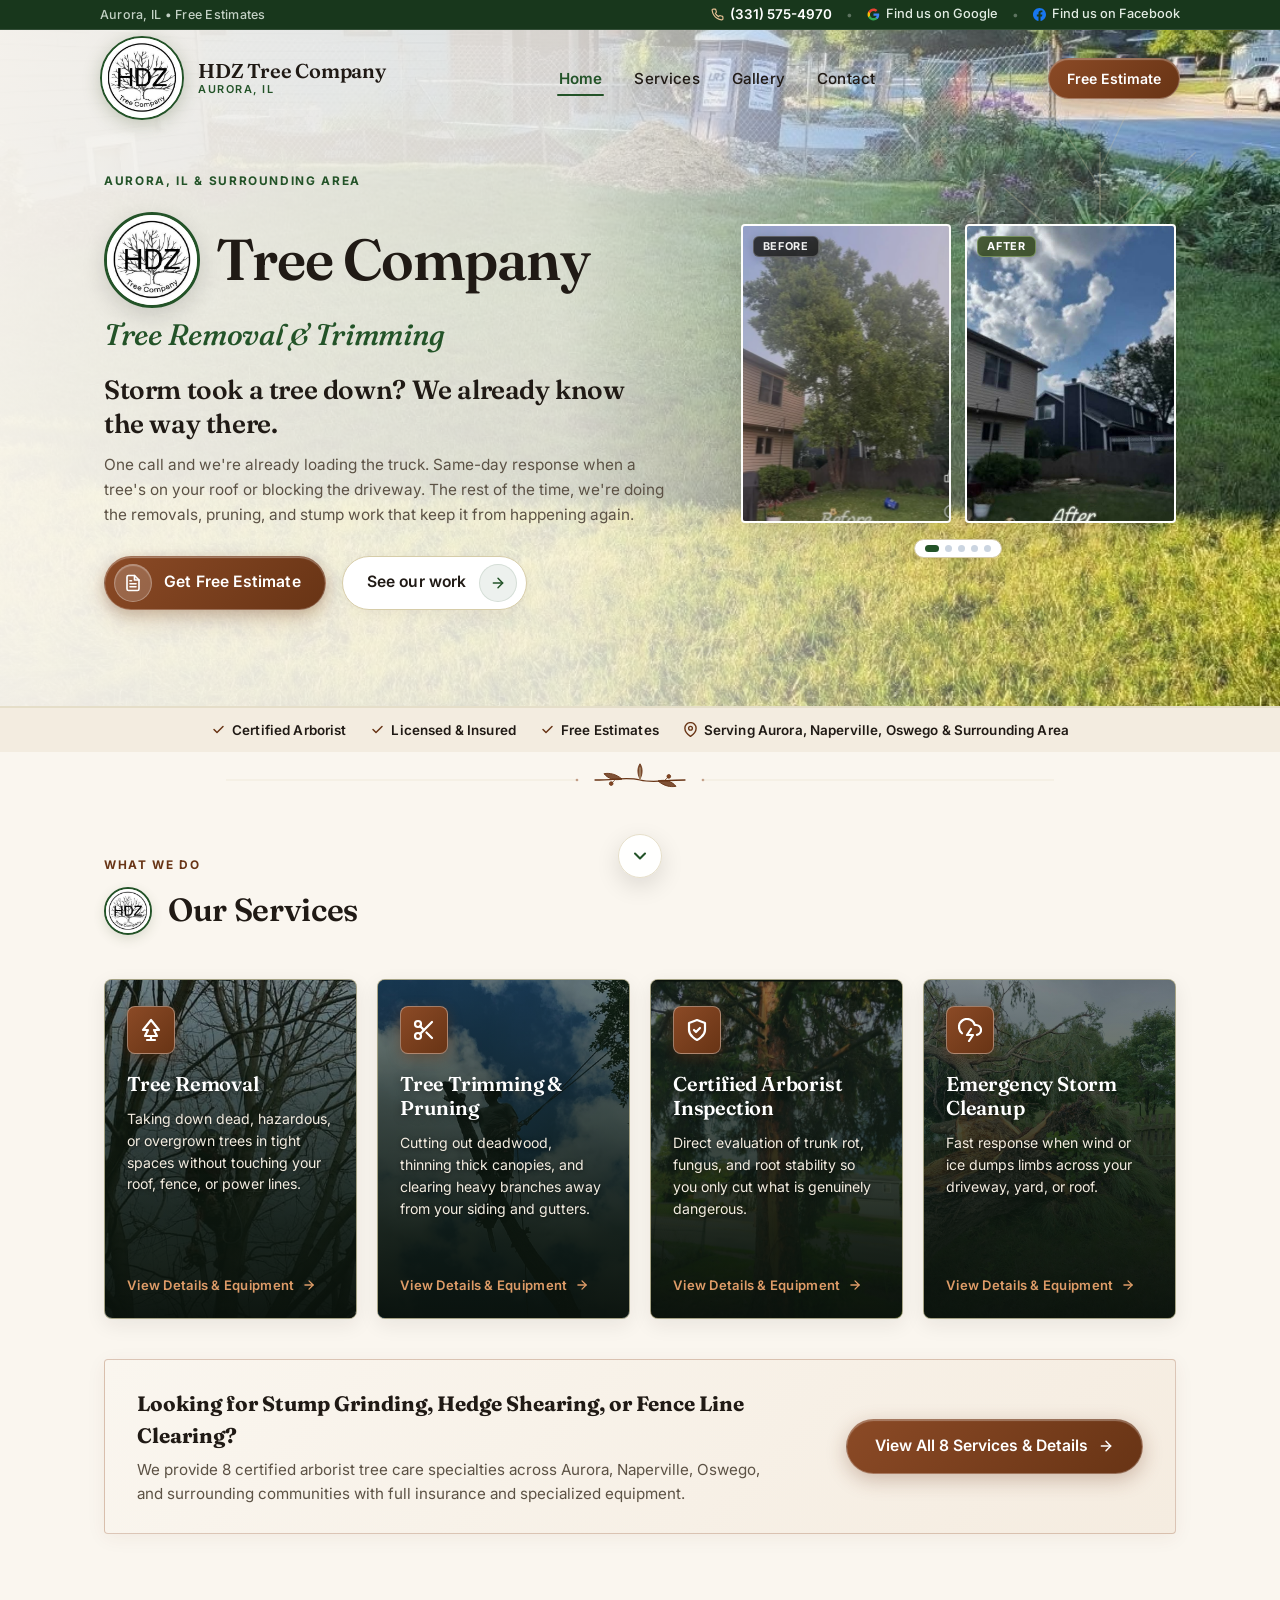
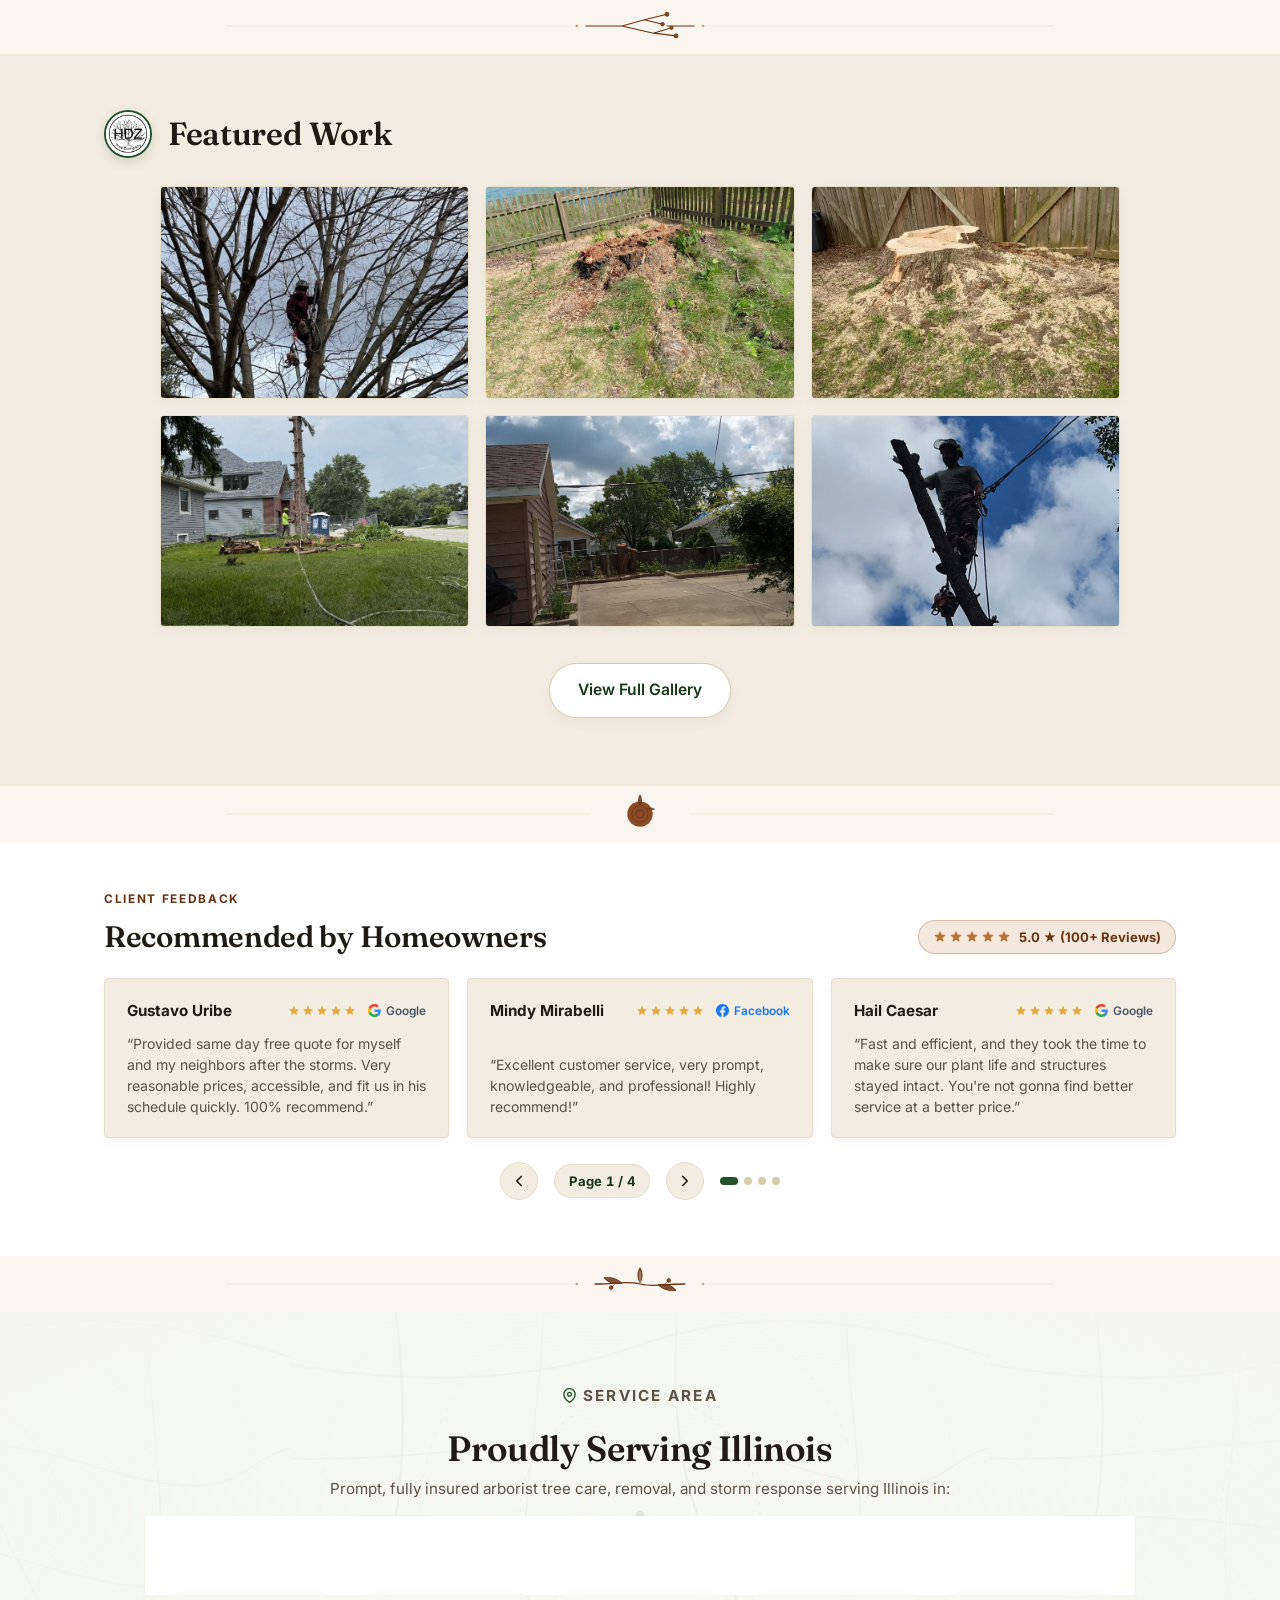
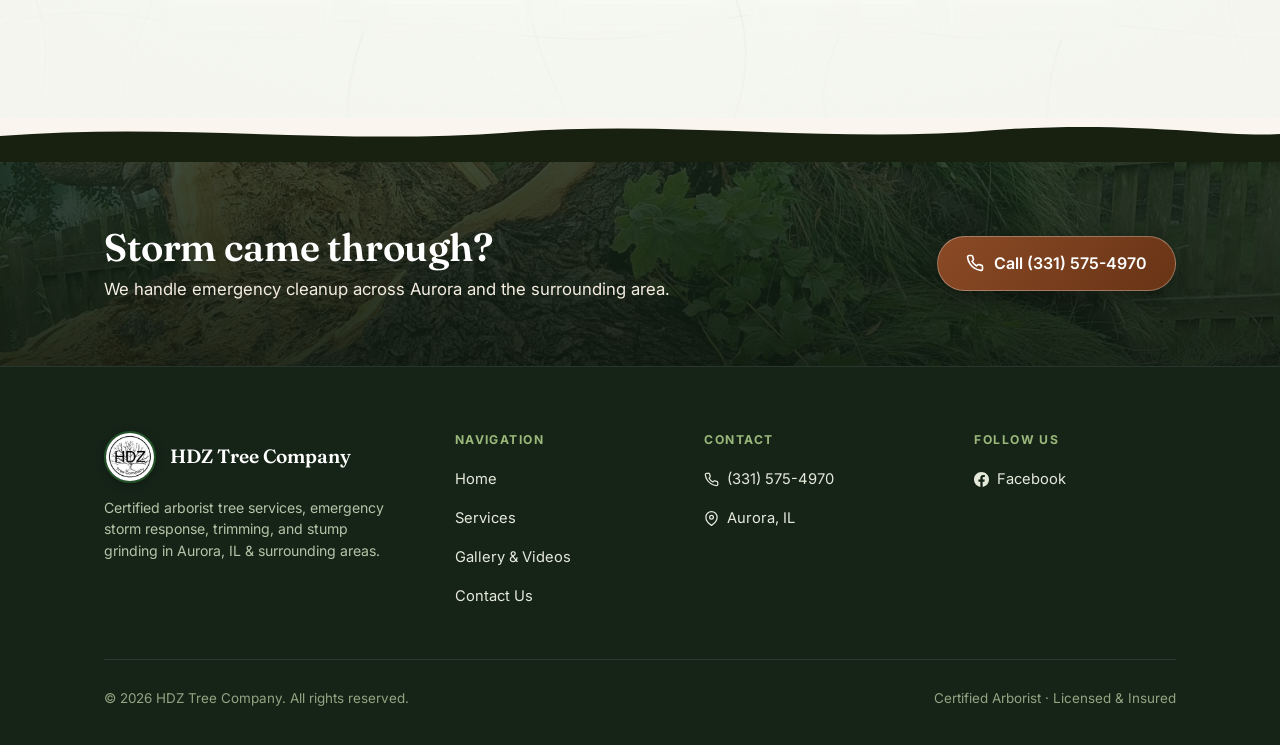
==== index.html @ 0366170d "rounded out buttons on homepage" ====
<!DOCTYPE html>
<html lang="en">

<head>
  <meta charset="UTF-8">
  <meta name="viewport" content="width=device-width, initial-scale=1.0">
  <title>HDZ Tree Company — Aurora, IL Tree Care</title>
  <meta name="description"
    content="HDZ Tree Company — certified arborist services in Aurora, IL. 5.0 ★ Rated Precision pruning, tree removal, stump grinding, and emergency storm cleanup. Free estimates!">
  <link rel="icon" href="photos/logo.jpg">
  <link rel="stylesheet" href="style.css?v=1.4">

  <!-- Open Graph / Facebook / iMessage -->
  <meta property="og:type" content="website">
  <meta property="og:title" content="HDZ Tree Company — Aurora, IL Certified Arborist">
  <meta property="og:description"
    content="5.0 ★ Rated Tree Removal, Tree Trimming & Emergency Storm Cleanup in Aurora, Naperville, Oswego & surrounding area. Free Estimates!">
  <meta property="og:image" content="photos/logo.jpg">

  <!-- Twitter / X -->
  <meta name="twitter:card" content="summary">
  <meta name="twitter:title" content="HDZ Tree Company — Aurora, IL Tree Care">
  <meta name="twitter:description"
    content="5.0 ★ Rated Tree Removal, Precision Pruning & Storm Cleanup in Aurora, IL. Call (331) 575-4970 for Free Estimates!">
  <meta name="twitter:image" content="photos/logo.jpg">
</head>

<body>

  <header class="site-header">
    <div class="top-bar">
      <div class="top-bar-container">
        <div class="top-bar-left hide-mobile">
          <span class="top-bar-service-area">Aurora, IL &bull; Free Estimates</span>
        </div>
        <div class="top-bar-right">
          <a href="tel:+13315754970" class="top-bar-phone">
            <svg viewBox="0 0 24 24" width="13" height="13" fill="none" stroke="currentColor" stroke-width="2.2"
              stroke-linecap="round" stroke-linejoin="round">
              <path
                d="M22 16.92v3a2 2 0 0 1-2.18 2 19.79 19.79 0 0 1-8.63-3.07 19.5 19.5 0 0 1-6-6 19.79 19.79 0 0 1-3.07-8.67A2 2 0 0 1 4.11 2h3a2 2 0 0 1 2 1.72 12.84 12.84 0 0 0 .7 2.81 2 2 0 0 1-.45 2.11L8.09 9.91a16 16 0 0 0 6 6l1.27-1.27a2 2 0 0 1 2.11-.45 12.84 12.84 0 0 0 2.81.7A2 2 0 0 1 22 16.92z" />
            </svg>
            <span>(331) 575-4970</span>
          </a>
          <span class="top-bar-divider" aria-hidden="true">&bull;</span>
          <a href="https://www.google.com/search?q=HDZ+Tree+Company+Aurora+IL" target="_blank" rel="noopener noreferrer" class="top-bar-link">
            <svg viewBox="0 0 24 24" width="13" height="13" fill="currentColor">
              <path d="M22.56 12.25c0-.78-.07-1.53-.2-2.25H12v4.26h5.92c-.26 1.37-1.04 2.53-2.21 3.31v2.77h3.57c2.08-1.92 3.28-4.74 3.28-8.09z" fill="#4285F4"/>
              <path d="M12 23c2.97 0 5.46-.98 7.28-2.66l-3.57-2.77c-.98.66-2.23 1.06-3.71 1.06-2.86 0-5.29-1.93-6.16-4.53H2.18v2.84C3.99 20.53 7.7 23 12 23z" fill="#34A853"/>
              <path d="M5.84 14.09c-.22-.66-.35-1.36-.35-2.09s.13-1.43.35-2.09V7.06H2.18C1.43 8.55 1 10.22 1 12s.43 3.45 1.18 4.94l2.85-2.22.81-.63z" fill="#FBBC05"/>
              <path d="M12 5.38c1.62 0 3.06.56 4.21 1.64l3.15-3.15C17.45 2.09 14.97 1 12 1 7.7 1 3.99 3.47 2.18 7.06l3.66 2.84c.87-2.6 3.3-4.52 6.16-4.52z" fill="#EA4335"/>
            </svg>
            <span><span class="long-text">Find us on </span>Google</span>
          </a>
          <span class="top-bar-divider" aria-hidden="true">&bull;</span>
          <a href="https://www.facebook.com/profile.php?id=61551790144092" target="_blank" rel="noopener noreferrer" class="top-bar-link">
            <svg viewBox="0 0 24 24" width="13" height="13" fill="#1877F2">
              <path d="M24 12.073c0-6.627-5.373-12-12-12s-12 5.373-12 12c0 5.99 4.388 10.954 10.125 11.854v-8.385H7.078v-3.47h3.047V9.43c0-3.007 1.792-4.669 4.533-4.669 1.312 0 2.686.235 2.686.235v2.953H15.83c-1.491 0-1.956.925-1.956 1.874v2.25h3.328l-.532 3.47h-2.796v8.385C19.612 23.027 24 18.062 24 12.073z"/>
            </svg>
            <span><span class="long-text">Find us on </span>Facebook</span>
          </a>
        </div>
      </div>
    </div>

    <nav class="nav">
      <a href="index.html" class="nav-brand">
        <img src="photos/logo.jpg" alt="HDZ Tree Company logo">
        <span class="nav-brand-word">HDZ Tree Company<span>Aurora, IL</span></span>
      </a>

      <input type="checkbox" id="nav-toggle" class="nav-toggle">

      <div class="nav-links">
        <a href="index.html" class="nav-main-link" aria-current="page">Home</a>
        <a href="services.html" class="nav-main-link">Services</a>
        <a href="gallery.html" class="nav-main-link">Gallery</a>
        <a href="contact.html" class="nav-main-link">Contact</a>
      </div>

      <div class="nav-cta">
        <a href="contact.html" class="btn btn-primary nav-estimate-btn">Free Estimate</a>
        <label for="nav-toggle" class="nav-toggle-label" aria-label="Menu"><span></span></label>
      </div>
    </nav>
  </header>

  <main>

    <!-- Hero Section with Atmospheric Depth & Minimal Punchy Copy -->
    <section class="hero">
      <div class="container">
        <div class="hero-split-grid">
          <div class="hero-inner">
            <p class="eyebrow">Aurora, IL &amp; Surrounding Area</p>
            <h1 class="hero-title">
              <span class="hero-title-brand">
                <img src="photos/logo.jpg" alt="HDZ Tree Company Logo" class="hero-title-logo">
                <span>Tree Company</span>
              </span>
              <span class="hero-title-sub">Tree Removal &amp; Trimming</span>
            </h1>

            <div class="hero-copy">
              <h2 class="hero-lead">Storm took a tree down?<span class="hero-lead-desktop"> We already know the way there.</span></h2>
              <p class="hero-desc hero-desc-desktop">One call and we're already loading the truck. Same-day response when a tree's on your roof or blocking the driveway. The rest of the time, we're doing the removals, pruning, and stump work that keep it from happening again.</p>
              <p class="hero-desc hero-desc-mobile">Call us and we're on the way. We remove fallen trees, trim branches, and grind stumps.</p>
            </div>

            <div class="hero-actions">
              <a href="contact.html" class="btn btn-primary hero-btn-primary">
                <span class="btn-icon-chip">
                  <svg width="18" height="18" viewBox="0 0 24 24" fill="none" stroke="currentColor" stroke-width="2.2"
                    stroke-linecap="round" stroke-linejoin="round">
                    <path d="M14 2H6a2 2 0 0 0-2 2v16a2 2 0 0 0 2 2h12a2 2 0 0 0 2-2V8z"></path>
                    <polyline points="14 2 14 8 20 8"></polyline>
                    <line x1="16" y1="13" x2="8" y2="13"></line>
                    <line x1="16" y1="17" x2="8" y2="17"></line>
                    <polyline points="10 9 9 9 8 9"></polyline>
                  </svg>
                </span>
                <span class="btn-text">Get Free Estimate</span>
              </a>
              <a href="gallery.html" class="btn btn-ghost hero-btn-ghost">
                <span class="btn-text">See our work</span>
                <span class="btn-icon-chip">
                  <svg width="16" height="16" viewBox="0 0 24 24" fill="none" stroke="currentColor" stroke-width="2.2"
                    stroke-linecap="round" stroke-linejoin="round">
                    <line x1="5" y1="12" x2="19" y2="12"></line>
                    <polyline points="12 5 19 12 12 19"></polyline>
                  </svg>
                </span>
              </a>
            </div>
          </div>

          <!-- Animated Cascading Before & After Showcase -->
          <div class="hero-showcase-wrap">
            <div class="hero-showcase" id="hero-showcase">
              <!-- Slide 1: Corner Tree Removal -->
              <div class="hero-slide active">
                <div class="hero-dual-card before">
                  <span class="hero-card-pill before">Before</span>
                  <div class="hero-card-img-wrap">
                    <img src="photos/bigcornertreebefore.jpg" alt="Corner tree before removal" loading="lazy">
                  </div>
                </div>
                <div class="hero-dual-card after">
                  <span class="hero-card-pill after">After</span>
                  <div class="hero-card-img-wrap">
                    <img src="photos/bigcornertreeafter.jpg" alt="Clean yard and corner property after tree removal" loading="lazy">
                  </div>
                </div>
              </div>

              <!-- Slide 2: Wooden Fence Line Removal -->
              <div class="hero-slide">
                <div class="hero-dual-card before">
                  <span class="hero-card-pill before">Before</span>
                  <div class="hero-card-img-wrap">
                    <img src="photos/woodenfencetreewaybefore.jpg" alt="Overhanging tree along wooden fence before removal" loading="lazy">
                  </div>
                </div>
                <div class="hero-dual-card after">
                  <span class="hero-card-pill after">After</span>
                  <div class="hero-card-img-wrap">
                    <img src="photos/woodenfencetreeafter.jpg" alt="Fence line protected and tree completely removed" loading="lazy">
                  </div>
                </div>
              </div>

              <!-- Slide 3: Emergency Storm Cleanup -->
              <div class="hero-slide">
                <div class="hero-dual-card before">
                  <span class="hero-card-pill before">Before</span>
                  <div class="hero-card-img-wrap">
                    <img src="photos/bigfallentree.jpg" alt="Fallen storm damage tree across yard" loading="lazy">
                  </div>
                </div>
                <div class="hero-dual-card after">
                  <span class="hero-card-pill after">After</span>
                  <div class="hero-card-img-wrap">
                    <img src="photos/bigfallentreeafter.jpg" alt="Spotless yard restored after emergency storm cleanup" loading="lazy">
                  </div>
                </div>
              </div>

              <!-- Slide 4: Dead Tree Fence Preservation -->
              <div class="hero-slide">
                <div class="hero-dual-card before">
                  <span class="hero-card-pill before">Before</span>
                  <div class="hero-card-img-wrap">
                    <img src="photos/bigdeadtreefence.jpg" alt="Hazardous dead tree over property fence" loading="lazy">
                  </div>
                </div>
                <div class="hero-dual-card after">
                  <span class="hero-card-pill after">After</span>
                  <div class="hero-card-img-wrap">
                    <img src="photos/bigdeadtreefenceafter.jpg" alt="Hazardous tree removed with fence completely safe" loading="lazy">
                  </div>
                </div>
              </div>

              <!-- Slide 5: Wire Fence Line Clearing -->
              <div class="hero-slide">
                <div class="hero-dual-card before">
                  <span class="hero-card-pill before">Before</span>
                  <div class="hero-card-img-wrap">
                    <img src="photos/wirefencetreebefore.jpg" alt="Heavy brush and trees over wire fence line" loading="lazy">
                  </div>
                </div>
                <div class="hero-dual-card after">
                  <span class="hero-card-pill after">After</span>
                  <div class="hero-card-img-wrap">
                    <img src="photos/wirefencetreeafter.jpg" alt="Clean property boundary and wire fence line cleared" loading="lazy">
                  </div>
                </div>
              </div>
            </div>

            <!-- Slide Navigation Dots -->
            <div class="hero-slider-dots" id="hero-slider-dots"><button class="slider-dot active" aria-label="Slide 1"></button><button class="slider-dot" aria-label="Slide 2"></button><button class="slider-dot" aria-label="Slide 3"></button><button class="slider-dot" aria-label="Slide 4"></button><button class="slider-dot" aria-label="Slide 5"></button></div>
          </div>
        </div>
      </div>

      <svg class="hero-branch" viewBox="0 0 400 420" fill="none" xmlns="http://www.w3.org/2000/svg" aria-hidden="true">
        <path d="M200 420 L200 160" stroke="currentColor" stroke-width="1.5" />
        <path d="M200 260 L120 190" stroke="currentColor" stroke-width="1.3" />
        <path d="M200 230 L280 160" stroke="currentColor" stroke-width="1.3" />
        <path d="M200 190 L150 110" stroke="currentColor" stroke-width="1.1" />
        <path d="M200 175 L240 90" stroke="currentColor" stroke-width="1.1" />
        <circle cx="150" cy="110" r="2.5" fill="currentColor" />
        <circle cx="240" cy="90" r="2.5" fill="currentColor" />
        <circle cx="70" cy="150" r="2.5" fill="currentColor" />
        <circle cx="330" cy="120" r="2.5" fill="currentColor" />
      </svg>
    </section>

    <section class="trust">
      <div class="container">
        <span>
          <svg viewBox="0 0 20 20" fill="currentColor">
            <path fill-rule="evenodd"
              d="M16.707 5.293a1 1 0 010 1.414l-8 8a1 1 0 01-1.414 0l-4-4a1 1 0 011.414-1.414L8 12.586l7.293-7.293a1 1 0 011.414 0z"
              clip-rule="evenodd" />
          </svg>
          Certified Arborist
        </span>
        <span>
          <svg viewBox="0 0 20 20" fill="currentColor">
            <path fill-rule="evenodd"
              d="M16.707 5.293a1 1 0 010 1.414l-8 8a1 1 0 01-1.414 0l-4-4a1 1 0 011.414-1.414L8 12.586l7.293-7.293a1 1 0 011.414 0z"
              clip-rule="evenodd" />
          </svg>
          Licensed &amp; Insured
        </span>
        <span>
          <svg viewBox="0 0 20 20" fill="currentColor">
            <path fill-rule="evenodd"
              d="M16.707 5.293a1 1 0 010 1.414l-8 8a1 1 0 01-1.414 0l-4-4a1 1 0 011.414-1.414L8 12.586l7.293-7.293a1 1 0 011.414 0z"
              clip-rule="evenodd" />
          </svg>
          Free Estimates
        </span>
        <span>
          <svg viewBox="0 0 24 24" fill="none" stroke="currentColor" stroke-width="2.2" stroke-linecap="round"
            stroke-linejoin="round">
            <path d="M21 10c0 7-9 13-9 13s-9-6-9-13a9 9 0 0 1 18 0z" />
            <circle cx="12" cy="10" r="3" />
          </svg>
          Serving Aurora, Naperville, Oswego &amp; Surrounding Area
        </span>
      </div>
    </section>

    <!-- Botanical Divider: Leaf Sprig Flourish -->
    <div class="section-divider-wrap" aria-hidden="true">
      <svg class="section-divider" viewBox="0 0 1000 40" fill="none" xmlns="http://www.w3.org/2000/svg">
        <line x1="40" y1="20" x2="430" y2="20" stroke="currentColor" stroke-opacity="0.3" stroke-width="1.2" />
        <circle cx="430" cy="20" r="1.5" fill="currentColor" fill-opacity="0.5" />
        <g class="divider-center" stroke="currentColor" fill="none">
          <path d="M450 20 C475 20, 485 16, 500 20 C515 24, 525 20, 550 20" stroke-width="1.4" stroke-linecap="round" />
          <path d="M500 19 C496 11, 498 5, 500 2 C502 5, 504 11, 500 19 Z" fill="currentColor" fill-opacity="0.85" stroke-width="1" />
          <line x1="500" y1="19" x2="500" y2="6" stroke="var(--bg)" stroke-width="0.8" />
          <path d="M480 19 C473 13, 466 12, 460 13 C464 18, 471 21, 480 19 Z" fill="currentColor" fill-opacity="0.85" stroke-width="1" />
          <path d="M520 21 C527 27, 534 28, 540 27 C536 22, 529 19, 520 21 Z" fill="currentColor" fill-opacity="0.85" stroke-width="1" />
          <circle cx="468" cy="24" r="2" fill="currentColor" />
          <path d="M472 20 C470 22, 469 23, 468 24" stroke-width="1" />
          <circle cx="532" cy="16" r="2" fill="currentColor" />
          <path d="M528 20 C530 18, 531 17, 532 16" stroke-width="1" />
        </g>
        <circle cx="570" cy="20" r="1.5" fill="currentColor" fill-opacity="0.5" />
        <line x1="570" y1="20" x2="960" y2="20" stroke="currentColor" stroke-opacity="0.3" stroke-width="1.2" />
      </svg>
    </div>

    <!-- Services Section -->
    <section class="services" id="services">
      <div class="container">
        <div class="services-head">
          <p class="eyebrow">What We Do</p>
          <div class="services-title-wrap">
            <img src="photos/logo.jpg" alt="HDZ Tree Company Logo" class="services-logo-badge">
            <h2>Our Services</h2>
          </div>
        </div>

        <div class="service-grid">

          <!-- 1. Tree Removal -->
          <a href="services.html#tree-removal" class="service-card">
            <div class="service-card-bg">
              <img src="photos/guyintree.jpg" alt="Hazardous tree removal climber in tree canopy" loading="lazy">
              <div class="service-card-scrim"></div>
            </div>
            <div class="service-card-inner">
              <div class="service-icon-box">
                <svg viewBox="0 0 24 24" fill="none" stroke="currentColor" stroke-width="2.2" stroke-linecap="round"
                  stroke-linejoin="round">
                  <path d="M12 2L4 12h5l-3 6h12l-3-6h5L12 2z" />
                  <path d="M12 18v4" />
                  <line x1="8" y1="22" x2="16" y2="22" />
                </svg>
              </div>
              <h3>Tree Removal</h3>
              <p>Taking down dead, hazardous, or overgrown trees in tight spaces without touching your roof, fence, or power lines.</p>
              <div class="service-card-cta">
                <span>View Details &amp; Equipment</span>
                <svg viewBox="0 0 24 24" fill="none" stroke="currentColor" stroke-width="2.2" stroke-linecap="round" stroke-linejoin="round">
                  <line x1="5" y1="12" x2="19" y2="12"></line>
                  <polyline points="12 5 19 12 12 19"></polyline>
                </svg>
              </div>
            </div>
          </a>

          <!-- 2. Tree Trimming & Pruning -->
          <a href="services.html#tree-trimming" class="service-card">
            <div class="service-card-bg">
              <img src="photos/guyoncleantree.jpg" alt="Arborist crown trimming in tree high above yard" loading="lazy">
              <div class="service-card-scrim"></div>
            </div>
            <div class="service-card-inner">
              <div class="service-icon-box">
                <svg viewBox="0 0 24 24" fill="none" stroke="currentColor" stroke-width="2.2" stroke-linecap="round"
                  stroke-linejoin="round">
                  <circle cx="6" cy="6" r="3" />
                  <circle cx="6" cy="18" r="3" />
                  <line x1="20" y1="4" x2="8.12" y2="15.88" />
                  <line x1="14.47" y1="14.48" x2="20" y2="20" />
                  <line x1="8.12" y1="8.12" x2="12" y2="12" />
                </svg>
              </div>
              <h3>Tree Trimming &amp; Pruning</h3>
              <p>Cutting out deadwood, thinning thick canopies, and clearing heavy branches away from your siding and gutters.</p>
              <div class="service-card-cta">
                <span>View Details &amp; Equipment</span>
                <svg viewBox="0 0 24 24" fill="none" stroke="currentColor" stroke-width="2.2" stroke-linecap="round" stroke-linejoin="round">
                  <line x1="5" y1="12" x2="19" y2="12"></line>
                  <polyline points="12 5 19 12 12 19"></polyline>
                </svg>
              </div>
            </div>
          </a>

          <!-- 3. Certified Arborist Inspection -->
          <a href="services.html#arborist-inspection" class="service-card">
            <div class="service-card-bg">
              <img src="photos/oldtree3.jpg" alt="Certified arborist inspecting damaged trunk structure" loading="lazy">
              <div class="service-card-scrim"></div>
            </div>
            <div class="service-card-inner">
              <div class="service-icon-box">
                <svg viewBox="0 0 24 24" fill="none" stroke="currentColor" stroke-width="2.2" stroke-linecap="round"
                  stroke-linejoin="round">
                  <path d="M12 22s8-4 8-10V5l-8-3-8 3v7c0 6 8 10 8 10z" />
                  <polyline points="9 12 11 14 15 10" />
                </svg>
              </div>
              <h3>Certified Arborist Inspection</h3>
              <p>Direct evaluation of trunk rot, fungus, and root stability so you only cut what is genuinely dangerous.</p>
              <div class="service-card-cta">
                <span>View Details &amp; Equipment</span>
                <svg viewBox="0 0 24 24" fill="none" stroke="currentColor" stroke-width="2.2" stroke-linecap="round" stroke-linejoin="round">
                  <line x1="5" y1="12" x2="19" y2="12"></line>
                  <polyline points="12 5 19 12 12 19"></polyline>
                </svg>
              </div>
            </div>
          </a>

          <!-- 4. Emergency Storm Cleanup -->
          <a href="services.html#storm-cleanup" class="service-card">
            <div class="service-card-bg">
              <img src="photos/bigfallentree.jpg" alt="Massive split tree from severe Illinois storm" loading="lazy">
              <div class="service-card-scrim"></div>
            </div>
            <div class="service-card-inner">
              <div class="service-icon-box">
                <svg viewBox="0 0 24 24" fill="none" stroke="currentColor" stroke-width="2.2" stroke-linecap="round"
                  stroke-linejoin="round">
                  <path d="M19 16.9A5 5 0 0 0 18 7h-1.26A8 8 0 1 0 4 15.25" />
                  <polyline points="13 11 9 17 15 17 11 23" />
                </svg>
              </div>
              <h3>Emergency Storm Cleanup</h3>
              <p>Fast response when wind or ice dumps limbs across your driveway, yard, or roof.</p>
              <div class="service-card-cta">
                <span>View Details &amp; Equipment</span>
                <svg viewBox="0 0 24 24" fill="none" stroke="currentColor" stroke-width="2.2" stroke-linecap="round" stroke-linejoin="round">
                  <line x1="5" y1="12" x2="19" y2="12"></line>
                  <polyline points="12 5 19 12 12 19"></polyline>
                </svg>
              </div>
            </div>
          </a>

        </div>

        <!-- Homepage Services Summary Callout Banner -->
        <div class="services-summary-banner">
          <div class="services-summary-banner-text">
            <h4>Looking for Stump Grinding, Hedge Shearing, or Fence Line Clearing?</h4>
            <p>We provide 8 certified arborist tree care specialties across Aurora, Naperville, Oswego, and surrounding communities with full insurance and specialized equipment.</p>
          </div>
          <a href="services.html" class="btn btn-primary">
            <span>View All 8 Services &amp; Details</span>
            <svg width="16" height="16" viewBox="0 0 24 24" fill="none" stroke="currentColor" stroke-width="2.2" stroke-linecap="round" stroke-linejoin="round">
              <line x1="5" y1="12" x2="19" y2="12"></line>
              <polyline points="12 5 19 12 12 19"></polyline>
            </svg>
          </a>
        </div>

      </div>
    </section>

    <!-- Botanical Divider: Signature Branch Linework Motif -->
    <div class="section-divider-wrap" aria-hidden="true">
      <svg class="section-divider" viewBox="0 0 1000 40" fill="none" xmlns="http://www.w3.org/2000/svg">
        <line x1="40" y1="20" x2="430" y2="20" stroke="currentColor" stroke-opacity="0.3" stroke-width="1.2" />
        <circle cx="430" cy="20" r="1.5" fill="currentColor" fill-opacity="0.5" />
        <g class="divider-center" stroke="currentColor">
          <path d="M440 20 L480 20 L505 13 M480 20 L515 28 M505 13 L530 7 M515 28 L540 31 M515 28 L535 22 M505 13 L525 18" stroke-width="1.3" stroke-linecap="round" fill="none" />
          <circle cx="530" cy="7" r="2.2" fill="currentColor" />
          <circle cx="525" cy="18" r="2" fill="currentColor" />
          <circle cx="535" cy="22" r="1.8" fill="currentColor" />
          <circle cx="540" cy="31" r="2.2" fill="currentColor" />
          <path d="M530 20 L560 20" stroke-width="1.3" stroke-linecap="round" fill="none" />
        </g>
        <circle cx="570" cy="20" r="1.5" fill="currentColor" fill-opacity="0.5" />
        <line x1="570" y1="20" x2="960" y2="20" stroke="currentColor" stroke-opacity="0.3" stroke-width="1.2" />
      </svg>
    </div>

    <!-- Featured Work (Gallery Preview) -->
    <section class="featured-work" id="featured-work">
      <div class="container">
        <div class="featured-work-head">
          <div class="featured-work-title-wrap">
            <img src="photos/logo.jpg" alt="HDZ Tree Company Logo" class="services-logo-badge">
            <h2>Featured Work</h2>
          </div>
        </div>

        <div class="gallery-grid">
          <figure class="gallery-tile">
            <img src="photos/guyintree.jpg" alt="Certified arborist precision cutting in tree canopy" loading="lazy">
          </figure>
          <figure class="gallery-tile">
            <img src="photos/bigfallentreeafter.jpg" alt="Emergency storm damage yard cleanup completed" loading="lazy">
          </figure>
          <figure class="gallery-tile">
            <img src="photos/woodenfencetreeafter.jpg" alt="Careful tree removal along fence line completed"
              loading="lazy">
          </figure>
          <figure class="gallery-tile">
            <img src="photos/oldtreeinprogress.jpg" alt="Large tree pruning and branch removal in progress"
              loading="lazy">
          </figure>
          <figure class="gallery-tile">
            <img src="photos/wirefencetreeafter.jpg" alt="Property boundary cleared of overgrown trees" loading="lazy">
          </figure>
          <figure class="gallery-tile">
            <img src="photos/guyoncleantree.jpg" alt="Arborist climbing and tree pruning service" loading="lazy">
          </figure>
        </div>

        <div style="text-align: center; margin-top: 36px;">
          <a href="gallery.html" class="btn btn-ghost">View Full Gallery</a>
        </div>
      </div>
    </section>

    <!-- Botanical Divider: Tree Rings & Sprout -->
    <div class="section-divider-wrap" aria-hidden="true">
      <svg class="section-divider" viewBox="0 0 1000 40" fill="none" xmlns="http://www.w3.org/2000/svg">
        <line x1="40" y1="20" x2="445" y2="20" stroke="currentColor" stroke-opacity="0.3" stroke-width="1.2" />
        <g class="divider-center" transform="translate(500, 20)">
          <circle cx="0" cy="0" r="14" stroke="currentColor" stroke-opacity="0.3" stroke-width="1" stroke-dasharray="3, 2" />
          <circle cx="0" cy="0" r="9" stroke="currentColor" stroke-opacity="0.6" stroke-width="1.1" />
          <circle cx="0" cy="0" r="4.5" stroke="currentColor" stroke-opacity="0.85" stroke-width="1.2" />
          <circle cx="0" cy="0" r="1.8" fill="currentColor" />
          <path d="M0 -9 C-4 -14, -2 -19, 0 -22 C2 -19, 4 -14, 0 -9 Z" fill="currentColor" fill-opacity="0.85" />
          <path d="M7 -6 C12 -8, 15 -7, 17 -5 C14 -4, 10 -4, 7 -6 Z" fill="currentColor" fill-opacity="0.75" />
        </g>
        <line x1="555" y1="20" x2="960" y2="20" stroke="currentColor" stroke-opacity="0.3" stroke-width="1.2" />
      </svg>
    </div>

    <!-- Client Reviews & Recommendations Section (3-Card Carousel) -->
    <section class="reviews-section" id="reviews-section">
      <div class="container">
        <div class="reviews-head">
          <div class="reviews-title-wrap">
            <p class="eyebrow">Client Feedback</p>
            <h2>Recommended by Homeowners</h2>
          </div>
          <div class="reviews-rating-badge">
            <div class="stars">
              <svg viewBox="0 0 20 20" fill="currentColor">
                <path
                  d="M9.049 2.927c.3-.921 1.603-.921 1.902 0l1.07 3.292a1 1 0 00.95.69h3.462c.969 0 1.371 1.24.588 1.81l-2.8 2.034a1 1 0 00-.364 1.118l1.07 3.292c.3.921-.755 1.688-1.54 1.118l-2.8-2.034a1 1 0 00-1.175 0l-2.8 2.034c-.784.57-1.838-.197-1.539-1.118l1.07-3.292a1 1 0 00-.364-1.118L2.98 8.72c-.783-.57-.38-1.81.588-1.81h3.461a1 1 0 00.951-.69l1.07-3.292z" />
              </svg>
              <svg viewBox="0 0 20 20" fill="currentColor">
                <path
                  d="M9.049 2.927c.3-.921 1.603-.921 1.902 0l1.07 3.292a1 1 0 00.95.69h3.462c.969 0 1.371 1.24.588 1.81l-2.8 2.034a1 1 0 00-.364 1.118l1.07 3.292c.3.921-.755 1.688-1.54 1.118l-2.8-2.034a1 1 0 00-1.175 0l-2.8 2.034c-.784.57-1.838-.197-1.539-1.118l1.07-3.292a1 1 0 00-.364-1.118L2.98 8.72c-.783-.57-.38-1.81.588-1.81h3.461a1 1 0 00.951-.69l1.07-3.292z" />
              </svg>
              <svg viewBox="0 0 20 20" fill="currentColor">
                <path
                  d="M9.049 2.927c.3-.921 1.603-.921 1.902 0l1.07 3.292a1 1 0 00.95.69h3.462c.969 0 1.371 1.24.588 1.81l-2.8 2.034a1 1 0 00-.364 1.118l1.07 3.292c.3.921-.755 1.688-1.54 1.118l-2.8-2.034a1 1 0 00-1.175 0l-2.8 2.034c-.784.57-1.838-.197-1.539-1.118l1.07-3.292a1 1 0 00-.364-1.118L2.98 8.72c-.783-.57-.38-1.81.588-1.81h3.461a1 1 0 00.951-.69l1.07-3.292z" />
              </svg>
              <svg viewBox="0 0 20 20" fill="currentColor">
                <path
                  d="M9.049 2.927c.3-.921 1.603-.921 1.902 0l1.07 3.292a1 1 0 00.95.69h3.462c.969 0 1.371 1.24.588 1.81l-2.8 2.034a1 1 0 00-.364 1.118l1.07 3.292c.3.921-.755 1.688-1.54 1.118l-2.8-2.034a1 1 0 00-1.175 0l-2.8 2.034c-.784.57-1.838-.197-1.539-1.118l1.07-3.292a1 1 0 00-.364-1.118L2.98 8.72c-.783-.57-.38-1.81.588-1.81h3.461a1 1 0 00.951-.69l1.07-3.292z" />
              </svg>
              <svg viewBox="0 0 20 20" fill="currentColor">
                <path
                  d="M9.049 2.927c.3-.921 1.603-.921 1.902 0l1.07 3.292a1 1 0 00.95.69h3.462c.969 0 1.371 1.24.588 1.81l-2.8 2.034a1 1 0 00-.364 1.118l1.07 3.292c.3.921-.755 1.688-1.54 1.118l-2.8-2.034a1 1 0 00-1.175 0l-2.8 2.034c-.784.57-1.838-.197-1.539-1.118l1.07-3.292a1 1 0 00-.364-1.118L2.98 8.72c-.783-.57-.38-1.81.588-1.81h3.461a1 1 0 00.951-.69l1.07-3.292z" />
              </svg>
            </div>
            <span>5.0 ★ (100+ Reviews)</span>
          </div>
        </div>

        <div class="reviews-carousel-wrap">
          <!-- Page 1 -->
          <div class="carousel-page active" id="carousel-page-1">
            <div class="review-card">
              <div class="review-card-top">
                <span class="review-author">Gustavo Uribe</span>
                <div class="review-card-stars" aria-label="5 out of 5 stars">
                  <svg viewBox="0 0 20 20" fill="currentColor">
                    <path
                      d="M9.049 2.927c.3-.921 1.603-.921 1.902 0l1.07 3.292a1 1 0 00.95.69h3.462c.969 0 1.371 1.24.588 1.81l-2.8 2.034a1 1 0 00-.364 1.118l1.07 3.292c.3.921-.755 1.688-1.54 1.118l-2.8-2.034a1 1 0 00-1.175 0l-2.8 2.034c-.784.57-1.838-.197-1.539-1.118l1.07-3.292a1 1 0 00-.364-1.118L2.98 8.72c-.783-.57-.38-1.81.588-1.81h3.461a1 1 0 00.951-.69l1.07-3.292z" />
                  </svg>
                  <svg viewBox="0 0 20 20" fill="currentColor">
                    <path
                      d="M9.049 2.927c.3-.921 1.603-.921 1.902 0l1.07 3.292a1 1 0 00.95.69h3.462c.969 0 1.371 1.24.588 1.81l-2.8 2.034a1 1 0 00-.364 1.118l1.07 3.292c.3.921-.755 1.688-1.54 1.118l-2.8-2.034a1 1 0 00-1.175 0l-2.8 2.034c-.784.57-1.838-.197-1.539-1.118l1.07-3.292a1 1 0 00-.364-1.118L2.98 8.72c-.783-.57-.38-1.81.588-1.81h3.461a1 1 0 00.951-.69l1.07-3.292z" />
                  </svg>
                  <svg viewBox="0 0 20 20" fill="currentColor">
                    <path
                      d="M9.049 2.927c.3-.921 1.603-.921 1.902 0l1.07 3.292a1 1 0 00.95.69h3.462c.969 0 1.371 1.24.588 1.81l-2.8 2.034a1 1 0 00-.364 1.118l1.07 3.292c.3.921-.755 1.688-1.54 1.118l-2.8-2.034a1 1 0 00-1.175 0l-2.8 2.034c-.784.57-1.838-.197-1.539-1.118l1.07-3.292a1 1 0 00-.364-1.118L2.98 8.72c-.783-.57-.38-1.81.588-1.81h3.461a1 1 0 00.951-.69l1.07-3.292z" />
                  </svg>
                  <svg viewBox="0 0 20 20" fill="currentColor">
                    <path
                      d="M9.049 2.927c.3-.921 1.603-.921 1.902 0l1.07 3.292a1 1 0 00.95.69h3.462c.969 0 1.371 1.24.588 1.81l-2.8 2.034a1 1 0 00-.364 1.118l1.07 3.292c.3.921-.755 1.688-1.54 1.118l-2.8-2.034a1 1 0 00-1.175 0l-2.8 2.034c-.784.57-1.838-.197-1.539-1.118l1.07-3.292a1 1 0 00-.364-1.118L2.98 8.72c-.783-.57-.38-1.81.588-1.81h3.461a1 1 0 00.951-.69l1.07-3.292z" />
                  </svg>
                  <svg viewBox="0 0 20 20" fill="currentColor">
                    <path
                      d="M9.049 2.927c.3-.921 1.603-.921 1.902 0l1.07 3.292a1 1 0 00.95.69h3.462c.969 0 1.371 1.24.588 1.81l-2.8 2.034a1 1 0 00-.364 1.118l1.07 3.292c.3.921-.755 1.688-1.54 1.118l-2.8-2.034a1 1 0 00-1.175 0l-2.8 2.034c-.784.57-1.838-.197-1.539-1.118l1.07-3.292a1 1 0 00-.364-1.118L2.98 8.72c-.783-.57-.38-1.81.588-1.81h3.461a1 1 0 00.951-.69l1.07-3.292z" />
                  </svg>
                </div>
                <span class="review-tag google">
                  <svg viewBox="0 0 24 24" width="13" height="13">
                    <path fill="#4285F4"
                      d="M23.745 12.27c0-.7-.06-1.4-.19-2.07H12v4.51h6.6c-.29 1.52-1.14 2.82-2.4 3.68v3.05h3.88c2.27-2.09 3.66-5.17 3.66-9.17z" />
                    <path fill="#34A853"
                      d="M12 24c3.24 0 5.95-1.08 7.93-2.91l-3.88-3.05c-1.08.72-2.45 1.16-4.05 1.16-3.12 0-5.77-2.1-6.72-4.93H1.25v3.15C3.26 21.36 7.34 24 12 24z" />
                    <path fill="#FBBC05"
                      d="M5.28 14.27c-.25-.72-.38-1.49-.38-2.27s.13-1.55.38-2.27V6.58H1.25C.45 8.16 0 9.94 0 12s.45 3.84 1.25 5.42l4.03-3.15z" />
                    <path fill="#EA4335"
                      d="M12 4.75c1.77 0 3.35.61 4.6 1.8l3.42-3.42C17.95 1.19 15.24 0 12 0 7.34 0 3.26 2.64 1.25 6.58l4.03 3.15c.95-2.83 3.6-4.98 6.72-4.98z" />
                  </svg>
                  Google
                </span>
              </div>
              <p class="review-text">“Provided same day free quote for myself and my neighbors after the storms. Very
                reasonable prices, accessible, and fit us in his schedule quickly. 100% recommend.”</p>
            </div>

            <div class="review-card">
              <div class="review-card-top">
                <span class="review-author">Mindy Mirabelli</span>
                <div class="review-card-stars" aria-label="5 out of 5 stars">
                  <svg viewBox="0 0 20 20" fill="currentColor">
                    <path
                      d="M9.049 2.927c.3-.921 1.603-.921 1.902 0l1.07 3.292a1 1 0 00.95.69h3.462c.969 0 1.371 1.24.588 1.81l-2.8 2.034a1 1 0 00-.364 1.118l1.07 3.292c.3.921-.755 1.688-1.54 1.118l-2.8-2.034a1 1 0 00-1.175 0l-2.8 2.034c-.784.57-1.838-.197-1.539-1.118l1.07-3.292a1 1 0 00-.364-1.118L2.98 8.72c-.783-.57-.38-1.81.588-1.81h3.461a1 1 0 00.951-.69l1.07-3.292z" />
                  </svg>
                  <svg viewBox="0 0 20 20" fill="currentColor">
                    <path
                      d="M9.049 2.927c.3-.921 1.603-.921 1.902 0l1.07 3.292a1 1 0 00.95.69h3.462c.969 0 1.371 1.24.588 1.81l-2.8 2.034a1 1 0 00-.364 1.118l1.07 3.292c.3.921-.755 1.688-1.54 1.118l-2.8-2.034a1 1 0 00-1.175 0l-2.8 2.034c-.784.57-1.838-.197-1.539-1.118l1.07-3.292a1 1 0 00-.364-1.118L2.98 8.72c-.783-.57-.38-1.81.588-1.81h3.461a1 1 0 00.951-.69l1.07-3.292z" />
                  </svg>
                  <svg viewBox="0 0 20 20" fill="currentColor">
                    <path
                      d="M9.049 2.927c.3-.921 1.603-.921 1.902 0l1.07 3.292a1 1 0 00.95.69h3.462c.969 0 1.371 1.24.588 1.81l-2.8 2.034a1 1 0 00-.364 1.118l1.07 3.292c.3.921-.755 1.688-1.54 1.118l-2.8-2.034a1 1 0 00-1.175 0l-2.8 2.034c-.784.57-1.838-.197-1.539-1.118l1.07-3.292a1 1 0 00-.364-1.118L2.98 8.72c-.783-.57-.38-1.81.588-1.81h3.461a1 1 0 00.951-.69l1.07-3.292z" />
                  </svg>
                  <svg viewBox="0 0 20 20" fill="currentColor">
                    <path
                      d="M9.049 2.927c.3-.921 1.603-.921 1.902 0l1.07 3.292a1 1 0 00.95.69h3.462c.969 0 1.371 1.24.588 1.81l-2.8 2.034a1 1 0 00-.364 1.118l1.07 3.292c.3.921-.755 1.688-1.54 1.118l-2.8-2.034a1 1 0 00-1.175 0l-2.8 2.034c-.784.57-1.838-.197-1.539-1.118l1.07-3.292a1 1 0 00-.364-1.118L2.98 8.72c-.783-.57-.38-1.81.588-1.81h3.461a1 1 0 00.951-.69l1.07-3.292z" />
                  </svg>
                  <svg viewBox="0 0 20 20" fill="currentColor">
                    <path
                      d="M9.049 2.927c.3-.921 1.603-.921 1.902 0l1.07 3.292a1 1 0 00.95.69h3.462c.969 0 1.371 1.24.588 1.81l-2.8 2.034a1 1 0 00-.364 1.118l1.07 3.292c.3.921-.755 1.688-1.54 1.118l-2.8-2.034a1 1 0 00-1.175 0l-2.8 2.034c-.784.57-1.838-.197-1.539-1.118l1.07-3.292a1 1 0 00-.364-1.118L2.98 8.72c-.783-.57-.38-1.81.588-1.81h3.461a1 1 0 00.951-.69l1.07-3.292z" />
                  </svg>
                </div>
                <span class="review-tag facebook"><svg viewBox="0 0 24 24" fill="currentColor">
                    <path
                      d="M24 12.073c0-6.627-5.373-12-12-12s-12 5.373-12 12c0 5.99 4.388 10.954 10.125 11.854v-8.385H7.078v-3.47h3.047V9.43c0-3.007 1.792-4.669 4.533-4.669 1.312 0 2.686.235 2.686.235v2.953H15.83c-1.491 0-1.956.925-1.956 1.874v2.25h3.328l-.532 3.47h-2.796v8.385C19.612 23.027 24 18.062 24 12.073z" />
                  </svg>Facebook</span>
              </div>
              <p class="review-text">“Excellent customer service, very prompt, knowledgeable, and professional! Highly
                recommend!”</p>
            </div>

            <div class="review-card">
              <div class="review-card-top">
                <span class="review-author">Hail Caesar</span>
                <div class="review-card-stars" aria-label="5 out of 5 stars">
                  <svg viewBox="0 0 20 20" fill="currentColor">
                    <path
                      d="M9.049 2.927c.3-.921 1.603-.921 1.902 0l1.07 3.292a1 1 0 00.95.69h3.462c.969 0 1.371 1.24.588 1.81l-2.8 2.034a1 1 0 00-.364 1.118l1.07 3.292c.3.921-.755 1.688-1.54 1.118l-2.8-2.034a1 1 0 00-1.175 0l-2.8 2.034c-.784.57-1.838-.197-1.539-1.118l1.07-3.292a1 1 0 00-.364-1.118L2.98 8.72c-.783-.57-.38-1.81.588-1.81h3.461a1 1 0 00.951-.69l1.07-3.292z" />
                  </svg>
                  <svg viewBox="0 0 20 20" fill="currentColor">
                    <path
                      d="M9.049 2.927c.3-.921 1.603-.921 1.902 0l1.07 3.292a1 1 0 00.95.69h3.462c.969 0 1.371 1.24.588 1.81l-2.8 2.034a1 1 0 00-.364 1.118l1.07 3.292c.3.921-.755 1.688-1.54 1.118l-2.8-2.034a1 1 0 00-1.175 0l-2.8 2.034c-.784.57-1.838-.197-1.539-1.118l1.07-3.292a1 1 0 00-.364-1.118L2.98 8.72c-.783-.57-.38-1.81.588-1.81h3.461a1 1 0 00.951-.69l1.07-3.292z" />
                  </svg>
                  <svg viewBox="0 0 20 20" fill="currentColor">
                    <path
                      d="M9.049 2.927c.3-.921 1.603-.921 1.902 0l1.07 3.292a1 1 0 00.95.69h3.462c.969 0 1.371 1.24.588 1.81l-2.8 2.034a1 1 0 00-.364 1.118l1.07 3.292c.3.921-.755 1.688-1.54 1.118l-2.8-2.034a1 1 0 00-1.175 0l-2.8 2.034c-.784.57-1.838-.197-1.539-1.118l1.07-3.292a1 1 0 00-.364-1.118L2.98 8.72c-.783-.57-.38-1.81.588-1.81h3.461a1 1 0 00.951-.69l1.07-3.292z" />
                  </svg>
                  <svg viewBox="0 0 20 20" fill="currentColor">
                    <path
                      d="M9.049 2.927c.3-.921 1.603-.921 1.902 0l1.07 3.292a1 1 0 00.95.69h3.462c.969 0 1.371 1.24.588 1.81l-2.8 2.034a1 1 0 00-.364 1.118l1.07 3.292c.3.921-.755 1.688-1.54 1.118l-2.8-2.034a1 1 0 00-1.175 0l-2.8 2.034c-.784.57-1.838-.197-1.539-1.118l1.07-3.292a1 1 0 00-.364-1.118L2.98 8.72c-.783-.57-.38-1.81.588-1.81h3.461a1 1 0 00.951-.69l1.07-3.292z" />
                  </svg>
                  <svg viewBox="0 0 20 20" fill="currentColor">
                    <path
                      d="M9.049 2.927c.3-.921 1.603-.921 1.902 0l1.07 3.292a1 1 0 00.95.69h3.462c.969 0 1.371 1.24.588 1.81l-2.8 2.034a1 1 0 00-.364 1.118l1.07 3.292c.3.921-.755 1.688-1.54 1.118l-2.8-2.034a1 1 0 00-1.175 0l-2.8 2.034c-.784.57-1.838-.197-1.539-1.118l1.07-3.292a1 1 0 00-.364-1.118L2.98 8.72c-.783-.57-.38-1.81.588-1.81h3.461a1 1 0 00.951-.69l1.07-3.292z" />
                  </svg>
                </div>
                <span class="review-tag google">
                  <svg viewBox="0 0 24 24" width="13" height="13">
                    <path fill="#4285F4"
                      d="M23.745 12.27c0-.7-.06-1.4-.19-2.07H12v4.51h6.6c-.29 1.52-1.14 2.82-2.4 3.68v3.05h3.88c2.27-2.09 3.66-5.17 3.66-9.17z" />
                    <path fill="#34A853"
                      d="M12 24c3.24 0 5.95-1.08 7.93-2.91l-3.88-3.05c-1.08.72-2.45 1.16-4.05 1.16-3.12 0-5.77-2.1-6.72-4.93H1.25v3.15C3.26 21.36 7.34 24 12 24z" />
                    <path fill="#FBBC05"
                      d="M5.28 14.27c-.25-.72-.38-1.49-.38-2.27s.13-1.55.38-2.27V6.58H1.25C.45 8.16 0 9.94 0 12s.45 3.84 1.25 5.42l4.03-3.15z" />
                    <path fill="#EA4335"
                      d="M12 4.75c1.77 0 3.35.61 4.6 1.8l3.42-3.42C17.95 1.19 15.24 0 12 0 7.34 0 3.26 2.64 1.25 6.58l4.03 3.15c.95-2.83 3.6-4.98 6.72-4.98z" />
                  </svg>
                  Google
                </span>
              </div>
              <p class="review-text">“Fast and efficient, and they took the time to make sure our plant life and
                structures stayed intact. You're not gonna find better service at a better price.”</p>
            </div>
          </div>

          <!-- Page 2 -->
          <div class="carousel-page" id="carousel-page-2">
            <div class="review-card">
              <div class="review-card-top">
                <span class="review-author">Carl M. Gilbertsen</span>
                <div class="review-card-stars" aria-label="5 out of 5 stars">
                  <svg viewBox="0 0 20 20" fill="currentColor">
                    <path
                      d="M9.049 2.927c.3-.921 1.603-.921 1.902 0l1.07 3.292a1 1 0 00.95.69h3.462c.969 0 1.371 1.24.588 1.81l-2.8 2.034a1 1 0 00-.364 1.118l1.07 3.292c.3.921-.755 1.688-1.54 1.118l-2.8-2.034a1 1 0 00-1.175 0l-2.8 2.034c-.784.57-1.838-.197-1.539-1.118l1.07-3.292a1 1 0 00-.364-1.118L2.98 8.72c-.783-.57-.38-1.81.588-1.81h3.461a1 1 0 00.951-.69l1.07-3.292z" />
                  </svg>
                  <svg viewBox="0 0 20 20" fill="currentColor">
                    <path
                      d="M9.049 2.927c.3-.921 1.603-.921 1.902 0l1.07 3.292a1 1 0 00.95.69h3.462c.969 0 1.371 1.24.588 1.81l-2.8 2.034a1 1 0 00-.364 1.118l1.07 3.292c.3.921-.755 1.688-1.54 1.118l-2.8-2.034a1 1 0 00-1.175 0l-2.8 2.034c-.784.57-1.838-.197-1.539-1.118l1.07-3.292a1 1 0 00-.364-1.118L2.98 8.72c-.783-.57-.38-1.81.588-1.81h3.461a1 1 0 00.951-.69l1.07-3.292z" />
                  </svg>
                  <svg viewBox="0 0 20 20" fill="currentColor">
                    <path
                      d="M9.049 2.927c.3-.921 1.603-.921 1.902 0l1.07 3.292a1 1 0 00.95.69h3.462c.969 0 1.371 1.24.588 1.81l-2.8 2.034a1 1 0 00-.364 1.118l1.07 3.292c.3.921-.755 1.688-1.54 1.118l-2.8-2.034a1 1 0 00-1.175 0l-2.8 2.034c-.784.57-1.838-.197-1.539-1.118l1.07-3.292a1 1 0 00-.364-1.118L2.98 8.72c-.783-.57-.38-1.81.588-1.81h3.461a1 1 0 00.951-.69l1.07-3.292z" />
                  </svg>
                  <svg viewBox="0 0 20 20" fill="currentColor">
                    <path
                      d="M9.049 2.927c.3-.921 1.603-.921 1.902 0l1.07 3.292a1 1 0 00.95.69h3.462c.969 0 1.371 1.24.588 1.81l-2.8 2.034a1 1 0 00-.364 1.118l1.07 3.292c.3.921-.755 1.688-1.54 1.118l-2.8-2.034a1 1 0 00-1.175 0l-2.8 2.034c-.784.57-1.838-.197-1.539-1.118l1.07-3.292a1 1 0 00-.364-1.118L2.98 8.72c-.783-.57-.38-1.81.588-1.81h3.461a1 1 0 00.951-.69l1.07-3.292z" />
                  </svg>
                  <svg viewBox="0 0 20 20" fill="currentColor">
                    <path
                      d="M9.049 2.927c.3-.921 1.603-.921 1.902 0l1.07 3.292a1 1 0 00.95.69h3.462c.969 0 1.371 1.24.588 1.81l-2.8 2.034a1 1 0 00-.364 1.118l1.07 3.292c.3.921-.755 1.688-1.54 1.118l-2.8-2.034a1 1 0 00-1.175 0l-2.8 2.034c-.784.57-1.838-.197-1.539-1.118l1.07-3.292a1 1 0 00-.364-1.118L2.98 8.72c-.783-.57-.38-1.81.588-1.81h3.461a1 1 0 00.951-.69l1.07-3.292z" />
                  </svg>
                </div>
                <span class="review-tag google">
                  <svg viewBox="0 0 24 24" width="13" height="13">
                    <path fill="#4285F4"
                      d="M23.745 12.27c0-.7-.06-1.4-.19-2.07H12v4.51h6.6c-.29 1.52-1.14 2.82-2.4 3.68v3.05h3.88c2.27-2.09 3.66-5.17 3.66-9.17z" />
                    <path fill="#34A853"
                      d="M12 24c3.24 0 5.95-1.08 7.93-2.91l-3.88-3.05c-1.08.72-2.45 1.16-4.05 1.16-3.12 0-5.77-2.1-6.72-4.93H1.25v3.15C3.26 21.36 7.34 24 12 24z" />
                    <path fill="#FBBC05"
                      d="M5.28 14.27c-.25-.72-.38-1.49-.38-2.27s.13-1.55.38-2.27V6.58H1.25C.45 8.16 0 9.94 0 12s.45 3.84 1.25 5.42l4.03-3.15z" />
                    <path fill="#EA4335"
                      d="M12 4.75c1.77 0 3.35.61 4.6 1.8l3.42-3.42C17.95 1.19 15.24 0 12 0 7.34 0 3.26 2.64 1.25 6.58l4.03 3.15c.95-2.83 3.6-4.98 6.72-4.98z" />
                  </svg>
                  Google
                </span>
              </div>
              <p class="review-text">“Had a tree branch fall and needed a few other things done. Quick, did a great job,
                and everything looks great with a very good price too! Highly recommend.”</p>
            </div>

            <div class="review-card">
              <div class="review-card-top">
                <span class="review-author">Bridget DiBella</span>
                <div class="review-card-stars" aria-label="5 out of 5 stars">
                  <svg viewBox="0 0 20 20" fill="currentColor">
                    <path
                      d="M9.049 2.927c.3-.921 1.603-.921 1.902 0l1.07 3.292a1 1 0 00.95.69h3.462c.969 0 1.371 1.24.588 1.81l-2.8 2.034a1 1 0 00-.364 1.118l1.07 3.292c.3.921-.755 1.688-1.54 1.118l-2.8-2.034a1 1 0 00-1.175 0l-2.8 2.034c-.784.57-1.838-.197-1.539-1.118l1.07-3.292a1 1 0 00-.364-1.118L2.98 8.72c-.783-.57-.38-1.81.588-1.81h3.461a1 1 0 00.951-.69l1.07-3.292z" />
                  </svg>
                  <svg viewBox="0 0 20 20" fill="currentColor">
                    <path
                      d="M9.049 2.927c.3-.921 1.603-.921 1.902 0l1.07 3.292a1 1 0 00.95.69h3.462c.969 0 1.371 1.24.588 1.81l-2.8 2.034a1 1 0 00-.364 1.118l1.07 3.292c.3.921-.755 1.688-1.54 1.118l-2.8-2.034a1 1 0 00-1.175 0l-2.8 2.034c-.784.57-1.838-.197-1.539-1.118l1.07-3.292a1 1 0 00-.364-1.118L2.98 8.72c-.783-.57-.38-1.81.588-1.81h3.461a1 1 0 00.951-.69l1.07-3.292z" />
                  </svg>
                  <svg viewBox="0 0 20 20" fill="currentColor">
                    <path
                      d="M9.049 2.927c.3-.921 1.603-.921 1.902 0l1.07 3.292a1 1 0 00.95.69h3.462c.969 0 1.371 1.24.588 1.81l-2.8 2.034a1 1 0 00-.364 1.118l1.07 3.292c.3.921-.755 1.688-1.54 1.118l-2.8-2.034a1 1 0 00-1.175 0l-2.8 2.034c-.784.57-1.838-.197-1.539-1.118l1.07-3.292a1 1 0 00-.364-1.118L2.98 8.72c-.783-.57-.38-1.81.588-1.81h3.461a1 1 0 00.951-.69l1.07-3.292z" />
                  </svg>
                  <svg viewBox="0 0 20 20" fill="currentColor">
                    <path
                      d="M9.049 2.927c.3-.921 1.603-.921 1.902 0l1.07 3.292a1 1 0 00.95.69h3.462c.969 0 1.371 1.24.588 1.81l-2.8 2.034a1 1 0 00-.364 1.118l1.07 3.292c.3.921-.755 1.688-1.54 1.118l-2.8-2.034a1 1 0 00-1.175 0l-2.8 2.034c-.784.57-1.838-.197-1.539-1.118l1.07-3.292a1 1 0 00-.364-1.118L2.98 8.72c-.783-.57-.38-1.81.588-1.81h3.461a1 1 0 00.951-.69l1.07-3.292z" />
                  </svg>
                  <svg viewBox="0 0 20 20" fill="currentColor">
                    <path
                      d="M9.049 2.927c.3-.921 1.603-.921 1.902 0l1.07 3.292a1 1 0 00.95.69h3.462c.969 0 1.371 1.24.588 1.81l-2.8 2.034a1 1 0 00-.364 1.118l1.07 3.292c.3.921-.755 1.688-1.54 1.118l-2.8-2.034a1 1 0 00-1.175 0l-2.8 2.034c-.784.57-1.838-.197-1.539-1.118l1.07-3.292a1 1 0 00-.364-1.118L2.98 8.72c-.783-.57-.38-1.81.588-1.81h3.461a1 1 0 00.951-.69l1.07-3.292z" />
                  </svg>
                </div>
                <span class="review-tag facebook"><svg viewBox="0 0 24 24" fill="currentColor">
                    <path
                      d="M24 12.073c0-6.627-5.373-12-12-12s-12 5.373-12 12c0 5.99 4.388 10.954 10.125 11.854v-8.385H7.078v-3.47h3.047V9.43c0-3.007 1.792-4.669 4.533-4.669 1.312 0 2.686.235 2.686.235v2.953H15.83c-1.491 0-1.956.925-1.956 1.874v2.25h3.328l-.532 3.47h-2.796v8.385C19.612 23.027 24 18.062 24 12.073z" />
                  </svg>Facebook</span>
              </div>
              <p class="review-text">“They were prompt, did an amazing job trimming my mother's pin oak, and cleaned up
                afterwards. Highly recommend!”</p>
            </div>

            <div class="review-card">
              <div class="review-card-top">
                <span class="review-author">Erika Lyons</span>
                <div class="review-card-stars" aria-label="5 out of 5 stars">
                  <svg viewBox="0 0 20 20" fill="currentColor">
                    <path
                      d="M9.049 2.927c.3-.921 1.603-.921 1.902 0l1.07 3.292a1 1 0 00.95.69h3.462c.969 0 1.371 1.24.588 1.81l-2.8 2.034a1 1 0 00-.364 1.118l1.07 3.292c.3.921-.755 1.688-1.54 1.118l-2.8-2.034a1 1 0 00-1.175 0l-2.8 2.034c-.784.57-1.838-.197-1.539-1.118l1.07-3.292a1 1 0 00-.364-1.118L2.98 8.72c-.783-.57-.38-1.81.588-1.81h3.461a1 1 0 00.951-.69l1.07-3.292z" />
                  </svg>
                  <svg viewBox="0 0 20 20" fill="currentColor">
                    <path
                      d="M9.049 2.927c.3-.921 1.603-.921 1.902 0l1.07 3.292a1 1 0 00.95.69h3.462c.969 0 1.371 1.24.588 1.81l-2.8 2.034a1 1 0 00-.364 1.118l1.07 3.292c.3.921-.755 1.688-1.54 1.118l-2.8-2.034a1 1 0 00-1.175 0l-2.8 2.034c-.784.57-1.838-.197-1.539-1.118l1.07-3.292a1 1 0 00-.364-1.118L2.98 8.72c-.783-.57-.38-1.81.588-1.81h3.461a1 1 0 00.951-.69l1.07-3.292z" />
                  </svg>
                  <svg viewBox="0 0 20 20" fill="currentColor">
                    <path
                      d="M9.049 2.927c.3-.921 1.603-.921 1.902 0l1.07 3.292a1 1 0 00.95.69h3.462c.969 0 1.371 1.24.588 1.81l-2.8 2.034a1 1 0 00-.364 1.118l1.07 3.292c.3.921-.755 1.688-1.54 1.118l-2.8-2.034a1 1 0 00-1.175 0l-2.8 2.034c-.784.57-1.838-.197-1.539-1.118l1.07-3.292a1 1 0 00-.364-1.118L2.98 8.72c-.783-.57-.38-1.81.588-1.81h3.461a1 1 0 00.951-.69l1.07-3.292z" />
                  </svg>
                  <svg viewBox="0 0 20 20" fill="currentColor">
                    <path
                      d="M9.049 2.927c.3-.921 1.603-.921 1.902 0l1.07 3.292a1 1 0 00.95.69h3.462c.969 0 1.371 1.24.588 1.81l-2.8 2.034a1 1 0 00-.364 1.118l1.07 3.292c.3.921-.755 1.688-1.54 1.118l-2.8-2.034a1 1 0 00-1.175 0l-2.8 2.034c-.784.57-1.838-.197-1.539-1.118l1.07-3.292a1 1 0 00-.364-1.118L2.98 8.72c-.783-.57-.38-1.81.588-1.81h3.461a1 1 0 00.951-.69l1.07-3.292z" />
                  </svg>
                  <svg viewBox="0 0 20 20" fill="currentColor">
                    <path
                      d="M9.049 2.927c.3-.921 1.603-.921 1.902 0l1.07 3.292a1 1 0 00.95.69h3.462c.969 0 1.371 1.24.588 1.81l-2.8 2.034a1 1 0 00-.364 1.118l1.07 3.292c.3.921-.755 1.688-1.54 1.118l-2.8-2.034a1 1 0 00-1.175 0l-2.8 2.034c-.784.57-1.838-.197-1.539-1.118l1.07-3.292a1 1 0 00-.364-1.118L2.98 8.72c-.783-.57-.38-1.81.588-1.81h3.461a1 1 0 00.951-.69l1.07-3.292z" />
                  </svg>
                </div>
                <span class="review-tag google">
                  <svg viewBox="0 0 24 24" width="13" height="13">
                    <path fill="#4285F4"
                      d="M23.745 12.27c0-.7-.06-1.4-.19-2.07H12v4.51h6.6c-.29 1.52-1.14 2.82-2.4 3.68v3.05h3.88c2.27-2.09 3.66-5.17 3.66-9.17z" />
                    <path fill="#34A853"
                      d="M12 24c3.24 0 5.95-1.08 7.93-2.91l-3.88-3.05c-1.08.72-2.45 1.16-4.05 1.16-3.12 0-5.77-2.1-6.72-4.93H1.25v3.15C3.26 21.36 7.34 24 12 24z" />
                    <path fill="#FBBC05"
                      d="M5.28 14.27c-.25-.72-.38-1.49-.38-2.27s.13-1.55.38-2.27V6.58H1.25C.45 8.16 0 9.94 0 12s.45 3.84 1.25 5.42l4.03-3.15z" />
                    <path fill="#EA4335"
                      d="M12 4.75c1.77 0 3.35.61 4.6 1.8l3.42-3.42C17.95 1.19 15.24 0 12 0 7.34 0 3.26 2.64 1.25 6.58l4.03 3.15c.95-2.83 3.6-4.98 6.72-4.98z" />
                  </svg>
                  Google
                </span>
              </div>
              <p class="review-text">“I absolutely recommend HDZ for any tree needs. Jesus is polite, prompt, clean, and
                a knowledgeable arborist. Outstanding customer service treatment.”</p>
            </div>
          </div>

          <!-- Page 3 -->
          <div class="carousel-page" id="carousel-page-3">
            <div class="review-card">
              <div class="review-card-top">
                <span class="review-author">Sarah Linden</span>
                <div class="review-card-stars" aria-label="5 out of 5 stars">
                  <svg viewBox="0 0 20 20" fill="currentColor">
                    <path
                      d="M9.049 2.927c.3-.921 1.603-.921 1.902 0l1.07 3.292a1 1 0 00.95.69h3.462c.969 0 1.371 1.24.588 1.81l-2.8 2.034a1 1 0 00-.364 1.118l1.07 3.292c.3.921-.755 1.688-1.54 1.118l-2.8-2.034a1 1 0 00-1.175 0l-2.8 2.034c-.784.57-1.838-.197-1.539-1.118l1.07-3.292a1 1 0 00-.364-1.118L2.98 8.72c-.783-.57-.38-1.81.588-1.81h3.461a1 1 0 00.951-.69l1.07-3.292z" />
                  </svg>
                  <svg viewBox="0 0 20 20" fill="currentColor">
                    <path
                      d="M9.049 2.927c.3-.921 1.603-.921 1.902 0l1.07 3.292a1 1 0 00.95.69h3.462c.969 0 1.371 1.24.588 1.81l-2.8 2.034a1 1 0 00-.364 1.118l1.07 3.292c.3.921-.755 1.688-1.54 1.118l-2.8-2.034a1 1 0 00-1.175 0l-2.8 2.034c-.784.57-1.838-.197-1.539-1.118l1.07-3.292a1 1 0 00-.364-1.118L2.98 8.72c-.783-.57-.38-1.81.588-1.81h3.461a1 1 0 00.951-.69l1.07-3.292z" />
                  </svg>
                  <svg viewBox="0 0 20 20" fill="currentColor">
                    <path
                      d="M9.049 2.927c.3-.921 1.603-.921 1.902 0l1.07 3.292a1 1 0 00.95.69h3.462c.969 0 1.371 1.24.588 1.81l-2.8 2.034a1 1 0 00-.364 1.118l1.07 3.292c.3.921-.755 1.688-1.54 1.118l-2.8-2.034a1 1 0 00-1.175 0l-2.8 2.034c-.784.57-1.838-.197-1.539-1.118l1.07-3.292a1 1 0 00-.364-1.118L2.98 8.72c-.783-.57-.38-1.81.588-1.81h3.461a1 1 0 00.951-.69l1.07-3.292z" />
                  </svg>
                  <svg viewBox="0 0 20 20" fill="currentColor">
                    <path
                      d="M9.049 2.927c.3-.921 1.603-.921 1.902 0l1.07 3.292a1 1 0 00.95.69h3.462c.969 0 1.371 1.24.588 1.81l-2.8 2.034a1 1 0 00-.364 1.118l1.07 3.292c.3.921-.755 1.688-1.54 1.118l-2.8-2.034a1 1 0 00-1.175 0l-2.8 2.034c-.784.57-1.838-.197-1.539-1.118l1.07-3.292a1 1 0 00-.364-1.118L2.98 8.72c-.783-.57-.38-1.81.588-1.81h3.461a1 1 0 00.951-.69l1.07-3.292z" />
                  </svg>
                  <svg viewBox="0 0 20 20" fill="currentColor">
                    <path
                      d="M9.049 2.927c.3-.921 1.603-.921 1.902 0l1.07 3.292a1 1 0 00.95.69h3.462c.969 0 1.371 1.24.588 1.81l-2.8 2.034a1 1 0 00-.364 1.118l1.07 3.292c.3.921-.755 1.688-1.54 1.118l-2.8-2.034a1 1 0 00-1.175 0l-2.8 2.034c-.784.57-1.838-.197-1.539-1.118l1.07-3.292a1 1 0 00-.364-1.118L2.98 8.72c-.783-.57-.38-1.81.588-1.81h3.461a1 1 0 00.951-.69l1.07-3.292z" />
                  </svg>
                </div>
                <span class="review-tag google">
                  <svg viewBox="0 0 24 24" width="13" height="13">
                    <path fill="#4285F4"
                      d="M23.745 12.27c0-.7-.06-1.4-.19-2.07H12v4.51h6.6c-.29 1.52-1.14 2.82-2.4 3.68v3.05h3.88c2.27-2.09 3.66-5.17 3.66-9.17z" />
                    <path fill="#34A853"
                      d="M12 24c3.24 0 5.95-1.08 7.93-2.91l-3.88-3.05c-1.08.72-2.45 1.16-4.05 1.16-3.12 0-5.77-2.1-6.72-4.93H1.25v3.15C3.26 21.36 7.34 24 12 24z" />
                    <path fill="#FBBC05"
                      d="M5.28 14.27c-.25-.72-.38-1.49-.38-2.27s.13-1.55.38-2.27V6.58H1.25C.45 8.16 0 9.94 0 12s.45 3.84 1.25 5.42l4.03-3.15z" />
                    <path fill="#EA4335"
                      d="M12 4.75c1.77 0 3.35.61 4.6 1.8l3.42-3.42C17.95 1.19 15.24 0 12 0 7.34 0 3.26 2.64 1.25 6.58l4.03 3.15c.95-2.83 3.6-4.98 6.72-4.98z" />
                  </svg>
                  Google
                </span>
              </div>
              <p class="review-text">“HDZ took care of removing our 22-year-old tree following the storm! Response time
                was excellent for estimate and job completion. Appreciate their hard work.”</p>
            </div>

            <div class="review-card">
              <div class="review-card-top">
                <span class="review-author">Leo Mendoza</span>
                <div class="review-card-stars" aria-label="5 out of 5 stars">
                  <svg viewBox="0 0 20 20" fill="currentColor">
                    <path
                      d="M9.049 2.927c.3-.921 1.603-.921 1.902 0l1.07 3.292a1 1 0 00.95.69h3.462c.969 0 1.371 1.24.588 1.81l-2.8 2.034a1 1 0 00-.364 1.118l1.07 3.292c.3.921-.755 1.688-1.54 1.118l-2.8-2.034a1 1 0 00-1.175 0l-2.8 2.034c-.784.57-1.838-.197-1.539-1.118l1.07-3.292a1 1 0 00-.364-1.118L2.98 8.72c-.783-.57-.38-1.81.588-1.81h3.461a1 1 0 00.951-.69l1.07-3.292z" />
                  </svg>
                  <svg viewBox="0 0 20 20" fill="currentColor">
                    <path
                      d="M9.049 2.927c.3-.921 1.603-.921 1.902 0l1.07 3.292a1 1 0 00.95.69h3.462c.969 0 1.371 1.24.588 1.81l-2.8 2.034a1 1 0 00-.364 1.118l1.07 3.292c.3.921-.755 1.688-1.54 1.118l-2.8-2.034a1 1 0 00-1.175 0l-2.8 2.034c-.784.57-1.838-.197-1.539-1.118l1.07-3.292a1 1 0 00-.364-1.118L2.98 8.72c-.783-.57-.38-1.81.588-1.81h3.461a1 1 0 00.951-.69l1.07-3.292z" />
                  </svg>
                  <svg viewBox="0 0 20 20" fill="currentColor">
                    <path
                      d="M9.049 2.927c.3-.921 1.603-.921 1.902 0l1.07 3.292a1 1 0 00.95.69h3.462c.969 0 1.371 1.24.588 1.81l-2.8 2.034a1 1 0 00-.364 1.118l1.07 3.292c.3.921-.755 1.688-1.54 1.118l-2.8-2.034a1 1 0 00-1.175 0l-2.8 2.034c-.784.57-1.838-.197-1.539-1.118l1.07-3.292a1 1 0 00-.364-1.118L2.98 8.72c-.783-.57-.38-1.81.588-1.81h3.461a1 1 0 00.951-.69l1.07-3.292z" />
                  </svg>
                  <svg viewBox="0 0 20 20" fill="currentColor">
                    <path
                      d="M9.049 2.927c.3-.921 1.603-.921 1.902 0l1.07 3.292a1 1 0 00.95.69h3.462c.969 0 1.371 1.24.588 1.81l-2.8 2.034a1 1 0 00-.364 1.118l1.07 3.292c.3.921-.755 1.688-1.54 1.118l-2.8-2.034a1 1 0 00-1.175 0l-2.8 2.034c-.784.57-1.838-.197-1.539-1.118l1.07-3.292a1 1 0 00-.364-1.118L2.98 8.72c-.783-.57-.38-1.81.588-1.81h3.461a1 1 0 00.951-.69l1.07-3.292z" />
                  </svg>
                  <svg viewBox="0 0 20 20" fill="currentColor">
                    <path
                      d="M9.049 2.927c.3-.921 1.603-.921 1.902 0l1.07 3.292a1 1 0 00.95.69h3.462c.969 0 1.371 1.24.588 1.81l-2.8 2.034a1 1 0 00-.364 1.118l1.07 3.292c.3.921-.755 1.688-1.54 1.118l-2.8-2.034a1 1 0 00-1.175 0l-2.8 2.034c-.784.57-1.838-.197-1.539-1.118l1.07-3.292a1 1 0 00-.364-1.118L2.98 8.72c-.783-.57-.38-1.81.588-1.81h3.461a1 1 0 00.951-.69l1.07-3.292z" />
                  </svg>
                </div>
                <span class="review-tag google">
                  <svg viewBox="0 0 24 24" width="13" height="13">
                    <path fill="#4285F4"
                      d="M23.745 12.27c0-.7-.06-1.4-.19-2.07H12v4.51h6.6c-.29 1.52-1.14 2.82-2.4 3.68v3.05h3.88c2.27-2.09 3.66-5.17 3.66-9.17z" />
                    <path fill="#34A853"
                      d="M12 24c3.24 0 5.95-1.08 7.93-2.91l-3.88-3.05c-1.08.72-2.45 1.16-4.05 1.16-3.12 0-5.77-2.1-6.72-4.93H1.25v3.15C3.26 21.36 7.34 24 12 24z" />
                    <path fill="#FBBC05"
                      d="M5.28 14.27c-.25-.72-.38-1.49-.38-2.27s.13-1.55.38-2.27V6.58H1.25C.45 8.16 0 9.94 0 12s.45 3.84 1.25 5.42l4.03-3.15z" />
                    <path fill="#EA4335"
                      d="M12 4.75c1.77 0 3.35.61 4.6 1.8l3.42-3.42C17.95 1.19 15.24 0 12 0 7.34 0 3.26 2.64 1.25 6.58l4.03 3.15c.95-2.83 3.6-4.98 6.72-4.98z" />
                  </svg>
                  Google
                </span>
              </div>
              <p class="review-text">“Came out same day to take care of a huge branch hanging off our tree from the
                storm. Very quick with removal and disposal, very nice company! Highly recommend.”</p>
            </div>

            <div class="review-card">
              <div class="review-card-top">
                <span class="review-author">Angelina Silva</span>
                <div class="review-card-stars" aria-label="5 out of 5 stars">
                  <svg viewBox="0 0 20 20" fill="currentColor">
                    <path
                      d="M9.049 2.927c.3-.921 1.603-.921 1.902 0l1.07 3.292a1 1 0 00.95.69h3.462c.969 0 1.371 1.24.588 1.81l-2.8 2.034a1 1 0 00-.364 1.118l1.07 3.292c.3.921-.755 1.688-1.54 1.118l-2.8-2.034a1 1 0 00-1.175 0l-2.8 2.034c-.784.57-1.838-.197-1.539-1.118l1.07-3.292a1 1 0 00-.364-1.118L2.98 8.72c-.783-.57-.38-1.81.588-1.81h3.461a1 1 0 00.951-.69l1.07-3.292z" />
                  </svg>
                  <svg viewBox="0 0 20 20" fill="currentColor">
                    <path
                      d="M9.049 2.927c.3-.921 1.603-.921 1.902 0l1.07 3.292a1 1 0 00.95.69h3.462c.969 0 1.371 1.24.588 1.81l-2.8 2.034a1 1 0 00-.364 1.118l1.07 3.292c.3.921-.755 1.688-1.54 1.118l-2.8-2.034a1 1 0 00-1.175 0l-2.8 2.034c-.784.57-1.838-.197-1.539-1.118l1.07-3.292a1 1 0 00-.364-1.118L2.98 8.72c-.783-.57-.38-1.81.588-1.81h3.461a1 1 0 00.951-.69l1.07-3.292z" />
                  </svg>
                  <svg viewBox="0 0 20 20" fill="currentColor">
                    <path
                      d="M9.049 2.927c.3-.921 1.603-.921 1.902 0l1.07 3.292a1 1 0 00.95.69h3.462c.969 0 1.371 1.24.588 1.81l-2.8 2.034a1 1 0 00-.364 1.118l1.07 3.292c.3.921-.755 1.688-1.54 1.118l-2.8-2.034a1 1 0 00-1.175 0l-2.8 2.034c-.784.57-1.838-.197-1.539-1.118l1.07-3.292a1 1 0 00-.364-1.118L2.98 8.72c-.783-.57-.38-1.81.588-1.81h3.461a1 1 0 00.951-.69l1.07-3.292z" />
                  </svg>
                  <svg viewBox="0 0 20 20" fill="currentColor">
                    <path
                      d="M9.049 2.927c.3-.921 1.603-.921 1.902 0l1.07 3.292a1 1 0 00.95.69h3.462c.969 0 1.371 1.24.588 1.81l-2.8 2.034a1 1 0 00-.364 1.118l1.07 3.292c.3.921-.755 1.688-1.54 1.118l-2.8-2.034a1 1 0 00-1.175 0l-2.8 2.034c-.784.57-1.838-.197-1.539-1.118l1.07-3.292a1 1 0 00-.364-1.118L2.98 8.72c-.783-.57-.38-1.81.588-1.81h3.461a1 1 0 00.951-.69l1.07-3.292z" />
                  </svg>
                  <svg viewBox="0 0 20 20" fill="currentColor">
                    <path
                      d="M9.049 2.927c.3-.921 1.603-.921 1.902 0l1.07 3.292a1 1 0 00.95.69h3.462c.969 0 1.371 1.24.588 1.81l-2.8 2.034a1 1 0 00-.364 1.118l1.07 3.292c.3.921-.755 1.688-1.54 1.118l-2.8-2.034a1 1 0 00-1.175 0l-2.8 2.034c-.784.57-1.838-.197-1.539-1.118l1.07-3.292a1 1 0 00-.364-1.118L2.98 8.72c-.783-.57-.38-1.81.588-1.81h3.461a1 1 0 00.951-.69l1.07-3.292z" />
                  </svg>
                </div>
                <span class="review-tag facebook"><svg viewBox="0 0 24 24" fill="currentColor">
                    <path
                      d="M24 12.073c0-6.627-5.373-12-12-12s-12 5.373-12 12c0 5.99 4.388 10.954 10.125 11.854v-8.385H7.078v-3.47h3.047V9.43c0-3.007 1.792-4.669 4.533-4.669 1.312 0 2.686.235 2.686.235v2.953H15.83c-1.491 0-1.956.925-1.956 1.874v2.25h3.328l-.532 3.47h-2.796v8.385C19.612 23.027 24 18.062 24 12.073z" />
                  </svg>Facebook</span>
              </div>
              <p class="review-text">“Muy contenta con el trabajo de emergencia por tormenta. Jesús llegó muy puntual y
                amable con precio muy razonable. Recomiendo HDZ Tree Co.”</p>
            </div>
          </div>

          <!-- Page 4 -->
          <div class="carousel-page" id="carousel-page-4">
            <div class="review-card">
              <div class="review-card-top">
                <span class="review-author">A T</span>
                <div class="review-card-stars" aria-label="5 out of 5 stars">
                  <svg viewBox="0 0 20 20" fill="currentColor">
                    <path
                      d="M9.049 2.927c.3-.921 1.603-.921 1.902 0l1.07 3.292a1 1 0 00.95.69h3.462c.969 0 1.371 1.24.588 1.81l-2.8 2.034a1 1 0 00-.364 1.118l1.07 3.292c.3.921-.755 1.688-1.54 1.118l-2.8-2.034a1 1 0 00-1.175 0l-2.8 2.034c-.784.57-1.838-.197-1.539-1.118l1.07-3.292a1 1 0 00-.364-1.118L2.98 8.72c-.783-.57-.38-1.81.588-1.81h3.461a1 1 0 00.951-.69l1.07-3.292z" />
                  </svg>
                  <svg viewBox="0 0 20 20" fill="currentColor">
                    <path
                      d="M9.049 2.927c.3-.921 1.603-.921 1.902 0l1.07 3.292a1 1 0 00.95.69h3.462c.969 0 1.371 1.24.588 1.81l-2.8 2.034a1 1 0 00-.364 1.118l1.07 3.292c.3.921-.755 1.688-1.54 1.118l-2.8-2.034a1 1 0 00-1.175 0l-2.8 2.034c-.784.57-1.838-.197-1.539-1.118l1.07-3.292a1 1 0 00-.364-1.118L2.98 8.72c-.783-.57-.38-1.81.588-1.81h3.461a1 1 0 00.951-.69l1.07-3.292z" />
                  </svg>
                  <svg viewBox="0 0 20 20" fill="currentColor">
                    <path
                      d="M9.049 2.927c.3-.921 1.603-.921 1.902 0l1.07 3.292a1 1 0 00.95.69h3.462c.969 0 1.371 1.24.588 1.81l-2.8 2.034a1 1 0 00-.364 1.118l1.07 3.292c.3.921-.755 1.688-1.54 1.118l-2.8-2.034a1 1 0 00-1.175 0l-2.8 2.034c-.784.57-1.838-.197-1.539-1.118l1.07-3.292a1 1 0 00-.364-1.118L2.98 8.72c-.783-.57-.38-1.81.588-1.81h3.461a1 1 0 00.951-.69l1.07-3.292z" />
                  </svg>
                  <svg viewBox="0 0 20 20" fill="currentColor">
                    <path
                      d="M9.049 2.927c.3-.921 1.603-.921 1.902 0l1.07 3.292a1 1 0 00.95.69h3.462c.969 0 1.371 1.24.588 1.81l-2.8 2.034a1 1 0 00-.364 1.118l1.07 3.292c.3.921-.755 1.688-1.54 1.118l-2.8-2.034a1 1 0 00-1.175 0l-2.8 2.034c-.784.57-1.838-.197-1.539-1.118l1.07-3.292a1 1 0 00-.364-1.118L2.98 8.72c-.783-.57-.38-1.81.588-1.81h3.461a1 1 0 00.951-.69l1.07-3.292z" />
                  </svg>
                  <svg viewBox="0 0 20 20" fill="currentColor">
                    <path
                      d="M9.049 2.927c.3-.921 1.603-.921 1.902 0l1.07 3.292a1 1 0 00.95.69h3.462c.969 0 1.371 1.24.588 1.81l-2.8 2.034a1 1 0 00-.364 1.118l1.07 3.292c.3.921-.755 1.688-1.54 1.118l-2.8-2.034a1 1 0 00-1.175 0l-2.8 2.034c-.784.57-1.838-.197-1.539-1.118l1.07-3.292a1 1 0 00-.364-1.118L2.98 8.72c-.783-.57-.38-1.81.588-1.81h3.461a1 1 0 00.951-.69l1.07-3.292z" />
                  </svg>
                </div>
                <span class="review-tag google">
                  <svg viewBox="0 0 24 24" width="13" height="13">
                    <path fill="#4285F4"
                      d="M23.745 12.27c0-.7-.06-1.4-.19-2.07H12v4.51h6.6c-.29 1.52-1.14 2.82-2.4 3.68v3.05h3.88c2.27-2.09 3.66-5.17 3.66-9.17z" />
                    <path fill="#34A853"
                      d="M12 24c3.24 0 5.95-1.08 7.93-2.91l-3.88-3.05c-1.08.72-2.45 1.16-4.05 1.16-3.12 0-5.77-2.1-6.72-4.93H1.25v3.15C3.26 21.36 7.34 24 12 24z" />
                    <path fill="#FBBC05"
                      d="M5.28 14.27c-.25-.72-.38-1.49-.38-2.27s.13-1.55.38-2.27V6.58H1.25C.45 8.16 0 9.94 0 12s.45 3.84 1.25 5.42l4.03-3.15z" />
                    <path fill="#EA4335"
                      d="M12 4.75c1.77 0 3.35.61 4.6 1.8l3.42-3.42C17.95 1.19 15.24 0 12 0 7.34 0 3.26 2.64 1.25 6.58l4.03 3.15c.95-2.83 3.6-4.98 6.72-4.98z" />
                  </svg>
                  Google
                </span>
              </div>
              <p class="review-text">“The owner was kind and walked us through every step. Everyone did a great job and
                the final property walkthrough was very much appreciated!”</p>
            </div>

            <div class="review-card">
              <div class="review-card-top">
                <span class="review-author">D Cole</span>
                <div class="review-card-stars" aria-label="5 out of 5 stars">
                  <svg viewBox="0 0 20 20" fill="currentColor">
                    <path
                      d="M9.049 2.927c.3-.921 1.603-.921 1.902 0l1.07 3.292a1 1 0 00.95.69h3.462c.969 0 1.371 1.24.588 1.81l-2.8 2.034a1 1 0 00-.364 1.118l1.07 3.292c.3.921-.755 1.688-1.54 1.118l-2.8-2.034a1 1 0 00-1.175 0l-2.8 2.034c-.784.57-1.838-.197-1.539-1.118l1.07-3.292a1 1 0 00-.364-1.118L2.98 8.72c-.783-.57-.38-1.81.588-1.81h3.461a1 1 0 00.951-.69l1.07-3.292z" />
                  </svg>
                  <svg viewBox="0 0 20 20" fill="currentColor">
                    <path
                      d="M9.049 2.927c.3-.921 1.603-.921 1.902 0l1.07 3.292a1 1 0 00.95.69h3.462c.969 0 1.371 1.24.588 1.81l-2.8 2.034a1 1 0 00-.364 1.118l1.07 3.292c.3.921-.755 1.688-1.54 1.118l-2.8-2.034a1 1 0 00-1.175 0l-2.8 2.034c-.784.57-1.838-.197-1.539-1.118l1.07-3.292a1 1 0 00-.364-1.118L2.98 8.72c-.783-.57-.38-1.81.588-1.81h3.461a1 1 0 00.951-.69l1.07-3.292z" />
                  </svg>
                  <svg viewBox="0 0 20 20" fill="currentColor">
                    <path
                      d="M9.049 2.927c.3-.921 1.603-.921 1.902 0l1.07 3.292a1 1 0 00.95.69h3.462c.969 0 1.371 1.24.588 1.81l-2.8 2.034a1 1 0 00-.364 1.118l1.07 3.292c.3.921-.755 1.688-1.54 1.118l-2.8-2.034a1 1 0 00-1.175 0l-2.8 2.034c-.784.57-1.838-.197-1.539-1.118l1.07-3.292a1 1 0 00-.364-1.118L2.98 8.72c-.783-.57-.38-1.81.588-1.81h3.461a1 1 0 00.951-.69l1.07-3.292z" />
                  </svg>
                  <svg viewBox="0 0 20 20" fill="currentColor">
                    <path
                      d="M9.049 2.927c.3-.921 1.603-.921 1.902 0l1.07 3.292a1 1 0 00.95.69h3.462c.969 0 1.371 1.24.588 1.81l-2.8 2.034a1 1 0 00-.364 1.118l1.07 3.292c.3.921-.755 1.688-1.54 1.118l-2.8-2.034a1 1 0 00-1.175 0l-2.8 2.034c-.784.57-1.838-.197-1.539-1.118l1.07-3.292a1 1 0 00-.364-1.118L2.98 8.72c-.783-.57-.38-1.81.588-1.81h3.461a1 1 0 00.951-.69l1.07-3.292z" />
                  </svg>
                  <svg viewBox="0 0 20 20" fill="currentColor">
                    <path
                      d="M9.049 2.927c.3-.921 1.603-.921 1.902 0l1.07 3.292a1 1 0 00.95.69h3.462c.969 0 1.371 1.24.588 1.81l-2.8 2.034a1 1 0 00-.364 1.118l1.07 3.292c.3.921-.755 1.688-1.54 1.118l-2.8-2.034a1 1 0 00-1.175 0l-2.8 2.034c-.784.57-1.838-.197-1.539-1.118l1.07-3.292a1 1 0 00-.364-1.118L2.98 8.72c-.783-.57-.38-1.81.588-1.81h3.461a1 1 0 00.951-.69l1.07-3.292z" />
                  </svg>
                </div>
                <span class="review-tag google">
                  <svg viewBox="0 0 24 24" width="13" height="13">
                    <path fill="#4285F4"
                      d="M23.745 12.27c0-.7-.06-1.4-.19-2.07H12v4.51h6.6c-.29 1.52-1.14 2.82-2.4 3.68v3.05h3.88c2.27-2.09 3.66-5.17 3.66-9.17z" />
                    <path fill="#34A853"
                      d="M12 24c3.24 0 5.95-1.08 7.93-2.91l-3.88-3.05c-1.08.72-2.45 1.16-4.05 1.16-3.12 0-5.77-2.1-6.72-4.93H1.25v3.15C3.26 21.36 7.34 24 12 24z" />
                    <path fill="#FBBC05"
                      d="M5.28 14.27c-.25-.72-.38-1.49-.38-2.27s.13-1.55.38-2.27V6.58H1.25C.45 8.16 0 9.94 0 12s.45 3.84 1.25 5.42l4.03-3.15z" />
                    <path fill="#EA4335"
                      d="M12 4.75c1.77 0 3.35.61 4.6 1.8l3.42-3.42C17.95 1.19 15.24 0 12 0 7.34 0 3.26 2.64 1.25 6.58l4.03 3.15c.95-2.83 3.6-4.98 6.72-4.98z" />
                  </svg>
                  Google
                </span>
              </div>
              <p class="review-text">“Hired HDZ to remove a large white pine, intrusive maple and elm, and trim a
                sycamore. Very impressed with their professionalism and quality.”</p>
            </div>

            <div class="review-card">
              <div class="review-card-top">
                <span class="review-author">Jesus Vargas</span>
                <div class="review-card-stars" aria-label="5 out of 5 stars">
                  <svg viewBox="0 0 20 20" fill="currentColor">
                    <path
                      d="M9.049 2.927c.3-.921 1.603-.921 1.902 0l1.07 3.292a1 1 0 00.95.69h3.462c.969 0 1.371 1.24.588 1.81l-2.8 2.034a1 1 0 00-.364 1.118l1.07 3.292c.3.921-.755 1.688-1.54 1.118l-2.8-2.034a1 1 0 00-1.175 0l-2.8 2.034c-.784.57-1.838-.197-1.539-1.118l1.07-3.292a1 1 0 00-.364-1.118L2.98 8.72c-.783-.57-.38-1.81.588-1.81h3.461a1 1 0 00.951-.69l1.07-3.292z" />
                  </svg>
                  <svg viewBox="0 0 20 20" fill="currentColor">
                    <path
                      d="M9.049 2.927c.3-.921 1.603-.921 1.902 0l1.07 3.292a1 1 0 00.95.69h3.462c.969 0 1.371 1.24.588 1.81l-2.8 2.034a1 1 0 00-.364 1.118l1.07 3.292c.3.921-.755 1.688-1.54 1.118l-2.8-2.034a1 1 0 00-1.175 0l-2.8 2.034c-.784.57-1.838-.197-1.539-1.118l1.07-3.292a1 1 0 00-.364-1.118L2.98 8.72c-.783-.57-.38-1.81.588-1.81h3.461a1 1 0 00.951-.69l1.07-3.292z" />
                  </svg>
                  <svg viewBox="0 0 20 20" fill="currentColor">
                    <path
                      d="M9.049 2.927c.3-.921 1.603-.921 1.902 0l1.07 3.292a1 1 0 00.95.69h3.462c.969 0 1.371 1.24.588 1.81l-2.8 2.034a1 1 0 00-.364 1.118l1.07 3.292c.3.921-.755 1.688-1.54 1.118l-2.8-2.034a1 1 0 00-1.175 0l-2.8 2.034c-.784.57-1.838-.197-1.539-1.118l1.07-3.292a1 1 0 00-.364-1.118L2.98 8.72c-.783-.57-.38-1.81.588-1.81h3.461a1 1 0 00.951-.69l1.07-3.292z" />
                  </svg>
                  <svg viewBox="0 0 20 20" fill="currentColor">
                    <path
                      d="M9.049 2.927c.3-.921 1.603-.921 1.902 0l1.07 3.292a1 1 0 00.95.69h3.462c.969 0 1.371 1.24.588 1.81l-2.8 2.034a1 1 0 00-.364 1.118l1.07 3.292c.3.921-.755 1.688-1.54 1.118l-2.8-2.034a1 1 0 00-1.175 0l-2.8 2.034c-.784.57-1.838-.197-1.539-1.118l1.07-3.292a1 1 0 00-.364-1.118L2.98 8.72c-.783-.57-.38-1.81.588-1.81h3.461a1 1 0 00.951-.69l1.07-3.292z" />
                  </svg>
                  <svg viewBox="0 0 20 20" fill="currentColor">
                    <path
                      d="M9.049 2.927c.3-.921 1.603-.921 1.902 0l1.07 3.292a1 1 0 00.95.69h3.462c.969 0 1.371 1.24.588 1.81l-2.8 2.034a1 1 0 00-.364 1.118l1.07 3.292c.3.921-.755 1.688-1.54 1.118l-2.8-2.034a1 1 0 00-1.175 0l-2.8 2.034c-.784.57-1.838-.197-1.539-1.118l1.07-3.292a1 1 0 00-.364-1.118L2.98 8.72c-.783-.57-.38-1.81.588-1.81h3.461a1 1 0 00.951-.69l1.07-3.292z" />
                  </svg>
                </div>
                <span class="review-tag google">
                  <svg viewBox="0 0 24 24" width="13" height="13">
                    <path fill="#4285F4"
                      d="M23.745 12.27c0-.7-.06-1.4-.19-2.07H12v4.51h6.6c-.29 1.52-1.14 2.82-2.4 3.68v3.05h3.88c2.27-2.09 3.66-5.17 3.66-9.17z" />
                    <path fill="#34A853"
                      d="M12 24c3.24 0 5.95-1.08 7.93-2.91l-3.88-3.05c-1.08.72-2.45 1.16-4.05 1.16-3.12 0-5.77-2.1-6.72-4.93H1.25v3.15C3.26 21.36 7.34 24 12 24z" />
                    <path fill="#FBBC05"
                      d="M5.28 14.27c-.25-.72-.38-1.49-.38-2.27s.13-1.55.38-2.27V6.58H1.25C.45 8.16 0 9.94 0 12s.45 3.84 1.25 5.42l4.03-3.15z" />
                    <path fill="#EA4335"
                      d="M12 4.75c1.77 0 3.35.61 4.6 1.8l3.42-3.42C17.95 1.19 15.24 0 12 0 7.34 0 3.26 2.64 1.25 6.58l4.03 3.15c.95-2.83 3.6-4.98 6.72-4.98z" />
                  </svg>
                  Google
                </span>
              </div>
              <p class="review-text">“Amazing job removing a large branch hanging over onto my neighbor's property. Fast
                response and completed the job sooner than promised!”</p>
            </div>
          </div>

          <!-- Page Step Controls -->
          <div class="reviews-slider-controls">
            <button class="rev-ctrl-btn" id="car-prev-btn" aria-label="Previous Reviews">
              <svg viewBox="0 0 24 24" fill="none" stroke="currentColor" stroke-width="2.2" stroke-linecap="round"
                stroke-linejoin="round">
                <polyline points="15 18 9 12 15 6"></polyline>
              </svg>
            </button>

            <span class="rev-counter-pill" id="car-counter-pill">Page 1 / 4</span>

            <button class="rev-ctrl-btn" id="car-next-btn" aria-label="Next Reviews">
              <svg viewBox="0 0 24 24" fill="none" stroke="currentColor" stroke-width="2.2" stroke-linecap="round"
                stroke-linejoin="round">
                <polyline points="9 18 15 12 9 6"></polyline>
              </svg>
            </button>

            <div class="rev-dots-wrap" id="car-dots-wrap">
              <button class="rev-dot active" aria-label="Page 1"></button>
              <button class="rev-dot" aria-label="Page 2"></button>
              <button class="rev-dot" aria-label="Page 3"></button>
              <button class="rev-dot" aria-label="Page 4"></button>
            </div>
          </div>
        </div>
      </div>
    </section>

    <!-- Botanical Divider: Leaf Sprig Flourish -->
    <div class="section-divider-wrap" aria-hidden="true">
      <svg class="section-divider" viewBox="0 0 1000 40" fill="none" xmlns="http://www.w3.org/2000/svg">
        <line x1="40" y1="20" x2="430" y2="20" stroke="currentColor" stroke-opacity="0.3" stroke-width="1.2" />
        <circle cx="430" cy="20" r="1.5" fill="currentColor" fill-opacity="0.5" />
        <g class="divider-center" stroke="currentColor" fill="none">
          <path d="M450 20 C475 20, 485 16, 500 20 C515 24, 525 20, 550 20" stroke-width="1.4" stroke-linecap="round" />
          <path d="M500 19 C496 11, 498 5, 500 2 C502 5, 504 11, 500 19 Z" fill="currentColor" fill-opacity="0.85" stroke-width="1" />
          <line x1="500" y1="19" x2="500" y2="6" stroke="var(--paper)" stroke-width="0.8" />
          <path d="M480 19 C473 13, 466 12, 460 13 C464 18, 471 21, 480 19 Z" fill="currentColor" fill-opacity="0.85" stroke-width="1" />
          <path d="M520 21 C527 27, 534 28, 540 27 C536 22, 529 19, 520 21 Z" fill="currentColor" fill-opacity="0.85" stroke-width="1" />
          <circle cx="468" cy="24" r="2" fill="currentColor" />
          <path d="M472 20 C470 22, 469 23, 468 24" stroke-width="1" />
          <circle cx="532" cy="16" r="2" fill="currentColor" />
          <path d="M528 20 C530 18, 531 17, 532 16" stroke-width="1" />
        </g>
        <circle cx="570" cy="20" r="1.5" fill="currentColor" fill-opacity="0.5" />
        <line x1="570" y1="20" x2="960" y2="20" stroke="currentColor" stroke-opacity="0.3" stroke-width="1.2" />
      </svg>
    </div>

    <!-- Service Area Section -->
    <section class="service-area-section" id="service-area">
      <div class="container">
        <div class="service-area-head">
          <p class="eyebrow service-area-eyebrow">
            <svg viewBox="0 0 24 24" width="15" height="15" fill="none" stroke="currentColor" stroke-width="2.2"
              stroke-linecap="round" stroke-linejoin="round">
              <path d="M21 10c0 7-9 13-9 13s-9-6-9-13a9 9 0 0 1 18 0z" />
              <circle cx="12" cy="10" r="3" />
            </svg>
            <span>Service Area</span>
          </p>
          <h2>Proudly Serving Illinois</h2>
          <p>Prompt, fully insured arborist tree care, removal, and storm response serving Illinois in:</p>
        </div>

        <div class="service-area-pills">
          <span class="service-pill">
            <svg viewBox="0 0 24 24" fill="none" stroke="currentColor" stroke-width="2">
              <path d="M21 10c0 7-9 13-9 13s-9-6-9-13a9 9 0 0 1 18 0z" />
              <circle cx="12" cy="10" r="3" />
            </svg>
            Aurora
          </span>
          <span class="service-pill">
            <svg viewBox="0 0 24 24" fill="none" stroke="currentColor" stroke-width="2">
              <path d="M21 10c0 7-9 13-9 13s-9-6-9-13a9 9 0 0 1 18 0z" />
              <circle cx="12" cy="10" r="3" />
            </svg>
            Oswego
          </span>
          <span class="service-pill">
            <svg viewBox="0 0 24 24" fill="none" stroke="currentColor" stroke-width="2">
              <path d="M21 10c0 7-9 13-9 13s-9-6-9-13a9 9 0 0 1 18 0z" />
              <circle cx="12" cy="10" r="3" />
            </svg>
            North Aurora
          </span>
          <span class="service-pill">
            <svg viewBox="0 0 24 24" fill="none" stroke="currentColor" stroke-width="2">
              <path d="M21 10c0 7-9 13-9 13s-9-6-9-13a9 9 0 0 1 18 0z" />
              <circle cx="12" cy="10" r="3" />
            </svg>
            Batavia
          </span>
          <span class="service-pill">
            <svg viewBox="0 0 24 24" fill="none" stroke="currentColor" stroke-width="2">
              <path d="M21 10c0 7-9 13-9 13s-9-6-9-13a9 9 0 0 1 18 0z" />
              <circle cx="12" cy="10" r="3" />
            </svg>
            Sugar Grove
          </span>
          <span class="service-pill">
            <svg viewBox="0 0 24 24" fill="none" stroke="currentColor" stroke-width="2">
              <path d="M21 10c0 7-9 13-9 13s-9-6-9-13a9 9 0 0 1 18 0z" />
              <circle cx="12" cy="10" r="3" />
            </svg>
            Naperville
          </span>
          <span class="service-pill">
            <svg viewBox="0 0 24 24" fill="none" stroke="currentColor" stroke-width="2">
              <path d="M21 10c0 7-9 13-9 13s-9-6-9-13a9 9 0 0 1 18 0z" />
              <circle cx="12" cy="10" r="3" />
            </svg>
            Warrenville
          </span>
          <span class="service-pill">
            <svg viewBox="0 0 24 24" fill="none" stroke="currentColor" stroke-width="2">
              <path d="M21 10c0 7-9 13-9 13s-9-6-9-13a9 9 0 0 1 18 0z" />
              <circle cx="12" cy="10" r="3" />
            </svg>
            Bolingbrook
          </span>
          <span class="service-pill">
            <svg viewBox="0 0 24 24" fill="none" stroke="currentColor" stroke-width="2">
              <path d="M21 10c0 7-9 13-9 13s-9-6-9-13a9 9 0 0 1 18 0z" />
              <circle cx="12" cy="10" r="3" />
            </svg>
            Geneva
          </span>
          <span class="service-pill">
            <svg viewBox="0 0 24 24" fill="none" stroke="currentColor" stroke-width="2">
              <path d="M21 10c0 7-9 13-9 13s-9-6-9-13a9 9 0 0 1 18 0z" />
              <circle cx="12" cy="10" r="3" />
            </svg>
            Montgomery
          </span>
        </div>
      </div>
    </section>

    <!-- Organic Canopy Contour Transition into CTA -->
    <div class="canopy-transition" aria-hidden="true">
      <svg viewBox="0 0 1440 44" fill="none" preserveAspectRatio="none" xmlns="http://www.w3.org/2000/svg">
        <path d="M0,44 L0,18 C200,4 380,28 580,14 C760,2 940,26 1120,12 C1280,2 1380,20 1440,16 L1440,44 Z" fill="#182010" />
      </svg>
    </div>

    <section class="cta-band">
      <div class="container">
        <div>
          <h2>Storm came through?</h2>
          <p>We handle emergency cleanup across Aurora and the surrounding area.</p>
        </div>
        <a href="tel:+13315754970" class="btn btn-primary">
          <svg width="18" height="18" viewBox="0 0 24 24" fill="none" stroke="currentColor" stroke-width="2.2"
            stroke-linecap="round" stroke-linejoin="round">
            <path
              d="M22 16.92v3a2 2 0 0 1-2.18 2 19.79 19.79 0 0 1-8.63-3.07 19.5 19.5 0 0 1-6-6 19.79 19.79 0 0 1-3.07-8.67A2 2 0 0 1 4.11 2h3a2 2 0 0 1 2 1.72 12.84 12.84 0 0 0 .7 2.81 2 2 0 0 1-.45 2.11L8.09 9.91a16 16 0 0 0 6 6l1.27-1.27a2 2 0 0 1 2.11-.45 12.84 12.84 0 0 0 2.81.7A2 2 0 0 1 22 16.92z" />
          </svg>
          <span>Call (331) 575-4970</span>
        </a>
      </div>
    </section>

  </main>

  <footer class="site-footer">
    <div class="container">
      <div class="footer-grid">
        <div class="footer-brand">
          <div class="footer-brand-lockup">
            <img src="photos/logo.jpg" alt="HDZ Tree Company logo">
            <span class="footer-brand-word">HDZ Tree Company</span>
          </div>
          <p class="footer-tagline">Certified arborist tree services, emergency storm response, trimming, and stump
            grinding in Aurora, IL &amp; surrounding areas.</p>
        </div>

        <div class="footer-col">
          <h4>Navigation</h4>
          <a href="index.html">Home</a>
          <a href="services.html">Services</a>
          <a href="gallery.html">Gallery &amp; Videos</a>
          <a href="contact.html">Contact Us</a>
        </div>

        <div class="footer-col">
          <h4>Contact</h4>
          <a href="tel:+13315754970">
            <svg viewBox="0 0 24 24" fill="none" stroke="currentColor" stroke-width="2" stroke-linecap="round"
              stroke-linejoin="round">
              <path
                d="M22 16.92v3a2 2 0 0 1-2.18 2 19.79 19.79 0 0 1-8.63-3.07 19.5 19.5 0 0 1-6-6 19.79 19.79 0 0 1-3.07-8.67A2 2 0 0 1 4.11 2h3a2 2 0 0 1 2 1.72 12.84 12.84 0 0 0 .7 2.81 2 2 0 0 1-.45 2.11L8.09 9.91a16 16 0 0 0 6 6l1.27-1.27a2 2 0 0 1 2.11-.45 12.84 12.84 0 0 0 2.81.7A2 2 0 0 1 22 16.92z" />
            </svg>
            <span>(331) 575-4970</span>
          </a>
          <a href="contact.html">
            <svg viewBox="0 0 24 24" fill="none" stroke="currentColor" stroke-width="2" stroke-linecap="round"
              stroke-linejoin="round">
              <path d="M21 10c0 7-9 13-9 13s-9-6-9-13a9 9 0 0 1 18 0z" />
              <circle cx="12" cy="10" r="3" />
            </svg>
            <span>Aurora, IL</span>
          </a>
        </div>

        <div class="footer-col">
          <h4>Follow Us</h4>
          <a href="https://www.facebook.com/profile.php?id=61551790144092" target="_blank" rel="noopener noreferrer">
            <svg viewBox="0 0 24 24" fill="currentColor">
              <path
                d="M24 12.073c0-6.627-5.373-12-12-12s-12 5.373-12 12c0 5.99 4.388 10.954 10.125 11.854v-8.385H7.078v-3.47h3.047V9.43c0-3.007 1.792-4.669 4.533-4.669 1.312 0 2.686.235 2.686.235v2.953H15.83c-1.491 0-1.956.925-1.956 1.874v2.25h3.328l-.532 3.47h-2.796v8.385C19.612 23.027 24 18.062 24 12.073z" />
            </svg>
            <span>Facebook</span>
          </a>
        </div>
      </div>

      <div class="footer-bottom">
        <span>© 2026 HDZ Tree Company. All rights reserved.</span>
        <span>Certified Arborist · Licensed &amp; Insured</span>
      </div>
    </div>
  </footer>

  <!-- Lightbox Modal -->
  <div class="lightbox-modal" id="lightbox-modal" role="dialog" aria-modal="true" aria-label="Photo Lightbox">
    <button class="lightbox-btn lightbox-close" id="lightbox-close" aria-label="Close Lightbox">
      <svg viewBox="0 0 24 24" fill="none" stroke="currentColor" stroke-width="2.5" stroke-linecap="round"
        stroke-linejoin="round">
        <line x1="18" y1="6" x2="6" y2="18"></line>
        <line x1="6" y1="6" x2="18" y2="18"></line>
      </svg>
    </button>
    <button class="lightbox-btn lightbox-prev" id="lightbox-prev" aria-label="Previous Photo">
      <svg viewBox="0 0 24 24" fill="none" stroke="currentColor" stroke-width="2.5" stroke-linecap="round"
        stroke-linejoin="round">
        <polyline points="15 18 9 12 15 6"></polyline>
      </svg>
    </button>
    <button class="lightbox-btn lightbox-next" id="lightbox-next" aria-label="Next Photo">
      <svg viewBox="0 0 24 24" fill="none" stroke="currentColor" stroke-width="2.5" stroke-linecap="round"
        stroke-linejoin="round">
        <polyline points="9 18 15 12 9 6"></polyline>
      </svg>
    </button>

    <div class="lightbox-content-wrap" id="lightbox-content-wrap">
      <img src="" alt="" class="lightbox-img" id="lightbox-img">
      <div class="lightbox-info">
        <span class="lightbox-counter" id="lightbox-counter"></span>
      </div>
    </div>
  </div>

  <script>
    const siteHeader = document.querySelector('.site-header');
    const navToggle = document.getElementById('nav-toggle');
    const scrollDownBtn = document.getElementById('floating-scroll-down');

    const updateHeaderState = () => {
      const isMenuOpen = navToggle && navToggle.checked;
      if (window.scrollY > 20 || isMenuOpen) {
        siteHeader.classList.add('scrolled');
      } else {
        siteHeader.classList.remove('scrolled');
      }

      // Hide floating scroll down button when near the bottom of the page
      if (scrollDownBtn) {
        const scrollBottom = window.innerHeight + window.scrollY;
        const totalHeight = document.documentElement.scrollHeight;
        if (scrollBottom >= totalHeight - 120) {
          scrollDownBtn.classList.add('hidden');
        } else {
          scrollDownBtn.classList.remove('hidden');
        }
      }
    };

    window.addEventListener('scroll', updateHeaderState, { passive: true });
    if (navToggle) {
      navToggle.addEventListener('change', updateHeaderState);
    }

    document.querySelectorAll('.nav-links a').forEach(link => {
      link.addEventListener('click', () => {
        if (navToggle && navToggle.checked) {
          navToggle.checked = false;
          updateHeaderState();
        }
      });
    });

    if (scrollDownBtn) {
      scrollDownBtn.addEventListener('click', (e) => {
        e.preventDefault();
        window.scrollBy({ top: window.innerHeight * 0.75, behavior: 'smooth' });
      });
    }

    updateHeaderState();

    // --- Lightbox Implementation ---
    const galleryTiles = Array.from(document.querySelectorAll('.gallery-tile img'));
    const lightbox = document.getElementById('lightbox-modal');
    const lightboxImg = document.getElementById('lightbox-img');
    const lightboxCounter = document.getElementById('lightbox-counter');
    const closeBtn = document.getElementById('lightbox-close');
    const prevBtn = document.getElementById('lightbox-prev');
    const nextBtn = document.getElementById('lightbox-next');

    let currentIndex = 0;

    const showImage = (index) => {
      if (index < 0) index = galleryTiles.length - 1;
      if (index >= galleryTiles.length) index = 0;
      currentIndex = index;

      const targetImg = galleryTiles[currentIndex];
      lightboxImg.src = targetImg.src;
      lightboxImg.alt = targetImg.alt;
      lightboxCounter.textContent = `${currentIndex + 1} / ${galleryTiles.length}`;
    };

    const openLightbox = (index) => {
      showImage(index);
      lightbox.classList.add('active');
      document.body.style.overflow = 'hidden';
    };

    const closeLightbox = () => {
      lightbox.classList.remove('active');
      document.body.style.overflow = '';
    };

    galleryTiles.forEach((img, idx) => {
      img.closest('.gallery-tile').addEventListener('click', () => openLightbox(idx));
    });

    if (closeBtn) closeBtn.addEventListener('click', closeLightbox);
    if (prevBtn) prevBtn.addEventListener('click', (e) => { e.stopPropagation(); showImage(currentIndex - 1); });
    if (nextBtn) nextBtn.addEventListener('click', (e) => { e.stopPropagation(); showImage(currentIndex + 1); });

    if (lightbox) {
      lightbox.addEventListener('click', (e) => {
        if (e.target === lightbox || e.target.id === 'lightbox-content-wrap') {
          closeLightbox();
        }
      });

      window.addEventListener('keydown', (e) => {
        if (!lightbox.classList.contains('active')) return;
        if (e.key === 'Escape') closeLightbox();
        if (e.key === 'ArrowLeft') showImage(currentIndex - 1);
        if (e.key === 'ArrowRight') showImage(currentIndex + 1);
      });

      // Touch Swipe Support
      let touchStartX = 0;
      let touchEndX = 0;

      lightbox.addEventListener('touchstart', (e) => {
        touchStartX = e.changedTouches[0].screenX;
      }, { passive: true });

      lightbox.addEventListener('touchend', (e) => {
        touchEndX = e.changedTouches[0].screenX;
        const diff = touchEndX - touchStartX;
        if (Math.abs(diff) > 45) {
          if (diff > 0) {
            showImage(currentIndex - 1);
          } else {
            showImage(currentIndex + 1);
          }
        }
      }, { passive: true });
    }

    // --- Hero Showcase Auto-Slider (5 Images) ---
    const heroSlides = Array.from(document.querySelectorAll('.hero-slide'));
    const heroDots = Array.from(document.querySelectorAll('.slider-dot'));
    let heroSlideIndex = 0;
    let heroSlideTimer = null;

    const setHeroSlide = (idx) => {
      if (!heroSlides.length) return;
      heroSlides.forEach((slide, i) => {
        slide.classList.toggle('active', i === idx);
      });
      heroDots.forEach((dot, i) => {
        dot.classList.toggle('active', i === idx);
      });
      heroSlideIndex = idx;
    };

    const nextHeroSlide = () => {
      let nextIdx = (heroSlideIndex + 1) % heroSlides.length;
      setHeroSlide(nextIdx);
    };

    const startHeroSlider = () => {
      stopHeroSlider();
      heroSlideTimer = setInterval(nextHeroSlide, 4500);
    };

    const stopHeroSlider = () => {
      if (heroSlideTimer) clearInterval(heroSlideTimer);
    };

    heroDots.forEach((dot, idx) => {
      dot.addEventListener('click', (e) => {
        e.stopPropagation();
        setHeroSlide(idx);
        startHeroSlider();
      });
    });

    startHeroSlider();

    // --- Reviews 3-Card Carousel ---
    const carPages = Array.from(document.querySelectorAll('.carousel-page'));
    const carDots = Array.from(document.querySelectorAll('#car-dots-wrap .rev-dot'));
    const carCounter = document.getElementById('car-counter-pill');
    const carPrevBtn = document.getElementById('car-prev-btn');
    const carNextBtn = document.getElementById('car-next-btn');
    let carPageIdx = 0;

    const setCarPage = (idx) => {
      if (!carPages.length) return;
      if (idx < 0) idx = carPages.length - 1;
      if (idx >= carPages.length) idx = 0;
      carPageIdx = idx;

      carPages.forEach((page, i) => {
        if (page) page.classList.toggle('active', i === carPageIdx);
      });
      carDots.forEach((dot, i) => {
        dot.classList.toggle('active', i === carPageIdx);
      });
      if (carCounter) carCounter.textContent = `Page ${carPageIdx + 1} / ${carPages.length}`;
    };

    if (carPrevBtn) carPrevBtn.addEventListener('click', () => setCarPage(carPageIdx - 1));
    if (carNextBtn) carNextBtn.addEventListener('click', () => setCarPage(carPageIdx + 1));
    carDots.forEach((dot, idx) => {
      dot.addEventListener('click', () => setCarPage(idx));
    });
  </script>

  <!-- Floating Scroll Down Arrow Button (Hides at bottom of page) -->
  <a href="#services" id="floating-scroll-down" class="floating-scroll-down" aria-label="Scroll down">
    <svg viewBox="0 0 24 24" fill="none" stroke="currentColor" stroke-width="2.5" stroke-linecap="round"
      stroke-linejoin="round">
      <polyline points="6 9 12 15 18 9"></polyline>
    </svg>
  </a>

  <!-- Floating Chat Icon on Mobile (Bottom Right) -->
  <div class="mobile-floating-chat" id="mobile-floating-chat">
    <a href="contact.html" class="floating-chat-btn" aria-label="Contact / Message HDZ Tree Company">
      <svg viewBox="0 0 24 24" fill="none" stroke="currentColor" stroke-width="2.2" stroke-linecap="round"
        stroke-linejoin="round">
        <path d="M21 15a2 2 0 0 1-2 2H7l-4 4V5a2 2 0 0 1 2-2h14a2 2 0 0 1 2 2z" />
      </svg>
      <span class="floating-chat-ping"></span>
    </a>
  </div>

</body>

</html>
---- style.css ----
/* ============================================================
   HDZ Tree Company — Stylesheet
   Palette: pale sage paper, bark ink, single moss-green accent.
   Signature motif: hand-drawn branch-line dividers, echoing
   the linework in the company mark.
   ============================================================ */

@import url('https://fonts.googleapis.com/css2?family=Fraunces:ital,opsz,wght@0,9..144,400;0,9..144,500;0,9..144,600;1,9..144,500&family=Inter:wght@400;500;600&display=swap');

:root {
  /* Warm Earth & Timber Palette */
  --bg: #FAF6EF;          /* Warm Sunlit Linen */
  --bg-alt: #F3ECE0;      /* Warm Almond / Oatmeal */
  --paper: #FFFFFF;
  --ink: #201A15;         /* Deep Warm Walnut Bark */
  --ink-soft: #5C5245;    /* Warm Chestnut Bark */
  --moss: #235328;        /* Vibrant Deep Forest Spruce */
  --moss-dark: #17381A;   /* Deep Alpine Pine */
  --amber: #8B4A26;       /* Warm Chestnut Timber Brown */
  --amber-dark: #683415;  /* Deep Roasted Walnut / Bark Brown */
  --amber-soft: #F4E8DC;  /* Soft Warm Timber / Birch Cream */
  --terracotta: #7C3A18;  /* Deep Cedar Brown */
  --line: #E5DEC9;        /* Warm Wheat Border */
  --line-strong: #D6CCA8; /* Warm Toasted Wheat Line */
  --radius: 4px;
  --max: 1120px;
  --top-bar-h: 36px;
  --nav-h: 96px;
  --header-h: calc(var(--top-bar-h) + var(--nav-h));
}

@media (prefers-color-scheme: dark) {

  /* Intentionally not offering a dark theme: the brand is a
     light, open-air feel. Force light scheme for consistency. */
  :root {
    color-scheme: light;
  }
}

* {
  box-sizing: border-box;
}

html {
  scroll-behavior: smooth;
  overflow-x: hidden;
}

body {
  margin: 0;
  background: var(--bg);
  color: var(--ink);
  font-family: 'Inter', -apple-system, BlinkMacSystemFont, sans-serif;
  font-size: 16px;
  line-height: 1.55;
  -webkit-font-smoothing: antialiased;
  overflow-x: hidden;
  max-width: 100%;
}

img {
  max-width: 100%;
  display: block;
}

h1,
h2,
h3 {
  font-family: 'Fraunces', Georgia, serif;
  color: var(--ink);
  margin: 0 0 0.4em;
  font-weight: 600;
  letter-spacing: -0.01em;
}

h1 {
  font-size: clamp(2.1rem, 5vw, 3.4rem);
  line-height: 1.08;
}

h2 {
  font-size: clamp(1.5rem, 3vw, 2rem);
  line-height: 1.15;
}

h3 {
  font-size: 1.1rem;
  font-weight: 500;
}

p {
  color: var(--ink-soft);
  margin: 0 0 1em;
}

a {
  color: var(--moss);
  text-decoration: none;
}

a:hover {
  color: var(--moss-dark);
}

.eyebrow {
  font-family: 'Inter', sans-serif;
  font-size: 0.74rem;
  font-weight: 700;
  letter-spacing: 0.14em;
  text-transform: uppercase;
  color: var(--amber-dark);
}

.container {
  max-width: var(--max);
  margin: 0 auto;
  padding: 0 24px;
}

@media (max-width: 600px) {
  .container {
    padding: 0 18px;
  }
}

@media (max-width: 380px) {
  .container {
    padding: 0 14px;
  }
}

:focus-visible {
  outline: 2px solid var(--amber);
  outline-offset: 3px;
}

/* ---------------- Buttons ---------------- */

.btn {
  display: inline-flex;
  align-items: center;
  justify-content: center;
  gap: 10px;
  padding: 14px 28px;
  border-radius: 100px;
  font-family: 'Inter', sans-serif;
  font-weight: 600;
  font-size: 0.98rem;
  border: 1.5px solid transparent;
  cursor: pointer;
  transition: all 0.25s cubic-bezier(0.16, 1, 0.3, 1);
  text-decoration: none;
}

.btn-primary {
  background: linear-gradient(135deg, #8B4A26 0%, #683415 100%);
  color: #FFFFFF;
  border-color: rgba(255, 255, 255, 0.28);
  box-shadow: 0 6px 20px rgba(104, 52, 21, 0.28), inset 0 1px 1px rgba(255, 255, 255, 0.3);
}

.btn-primary:hover {
  background: linear-gradient(135deg, #9C542C 0%, #7A3B18 100%);
  color: #FFFFFF;
  transform: translateY(-2px);
  box-shadow: 0 10px 28px rgba(104, 52, 21, 0.38), inset 0 1px 1px rgba(255, 255, 255, 0.4);
}

.btn-primary:active {
  transform: translateY(0);
}

.btn-ghost {
  background: #FFFFFF;
  color: var(--moss-dark);
  border-color: var(--line-strong);
  box-shadow: 0 4px 14px rgba(32, 26, 21, 0.05);
}

.btn-ghost:hover {
  background: var(--moss);
  color: #FFFFFF;
  border-color: var(--moss);
  transform: translateY(-2px);
  box-shadow: 0 8px 24px rgba(35, 83, 40, 0.28);
}

.btn-ghost:active {
  transform: translateY(0);
}

/* ---------------- Top Utility Bar ---------------- */

.top-bar {
  background: #18371C;
  border-bottom: 1px solid rgba(255, 255, 255, 0.12);
  font-size: 0.82rem;
  color: #E2ECE3;
  padding: 6px 0;
  line-height: 1.3;
  position: relative;
  z-index: 52;
  transition: background 0.3s ease, border-color 0.3s ease;
}

.site-header.scrolled .top-bar,
.site-header.menu-open .top-bar,
.site-header:has(.nav-toggle:checked) .top-bar {
  background: #132D17;
  border-bottom: 1px solid rgba(255, 255, 255, 0.15);
}

.top-bar-container {
  max-width: var(--max);
  margin: 0 auto;
  padding: 0 20px;
  display: flex;
  align-items: center;
  justify-content: space-between;
  gap: 12px;
}

.top-bar-left {
  display: flex;
  align-items: center;
  gap: 14px;
}

.top-bar-service-area {
  font-size: 0.78rem;
  font-weight: 500;
  color: rgba(226, 236, 227, 0.85);
  letter-spacing: 0.02em;
}

.top-bar-phone {
  display: inline-flex;
  align-items: center;
  gap: 6px;
  font-weight: 600;
  color: #FFFFFF;
  text-decoration: none;
  font-size: 0.84rem;
  transition: color 0.15s ease;
}

.top-bar-phone svg {
  color: #E5BF94;
  flex-shrink: 0;
}

.top-bar-phone:hover {
  color: #E5BF94;
}

.top-bar-right {
  display: flex;
  align-items: center;
  gap: 14px;
}

.top-bar-link {
  display: inline-flex;
  align-items: center;
  gap: 6px;
  font-size: 0.8rem;
  font-weight: 500;
  color: #E2ECE3;
  text-decoration: none;
  transition: color 0.15s ease;
}

.top-bar-link svg {
  flex-shrink: 0;
}

.top-bar-link:hover {
  color: #FFFFFF;
}

.top-bar-divider {
  color: rgba(255, 255, 255, 0.3);
  font-size: 0.75rem;
}

/* ---------------- Nav ---------------- */

.site-header {
  position: fixed;
  top: 0;
  left: 0;
  right: 0;
  width: 100%;
  z-index: 50;
  background: transparent;
  backdrop-filter: none;
  -webkit-backdrop-filter: none;
  border-bottom: 1px solid transparent;
  box-shadow: none;
  transition: background 0.35s cubic-bezier(0.16, 1, 0.3, 1),
              border-color 0.35s cubic-bezier(0.16, 1, 0.3, 1),
              backdrop-filter 0.35s cubic-bezier(0.16, 1, 0.3, 1),
              -webkit-backdrop-filter 0.35s cubic-bezier(0.16, 1, 0.3, 1),
              box-shadow 0.35s cubic-bezier(0.16, 1, 0.3, 1);
}

.site-header.scrolled,
.site-header.menu-open,
.site-header:has(.nav-toggle:checked) {
  background: rgba(243, 245, 238, 0.98);
  -webkit-backdrop-filter: saturate(160%) blur(12px);
  backdrop-filter: saturate(160%) blur(12px);
  border-bottom: 1px solid var(--line);
  box-shadow: 0 4px 20px rgba(0, 0, 0, 0.07);
}

.nav-estimate-btn {
  padding: 9px 18px;
  font-size: 0.88rem;
  font-weight: 600;
  white-space: nowrap;
}

.nav {
  max-width: var(--max);
  margin: 0 auto;
  padding: 0 20px;
  height: var(--nav-h);
  display: flex;
  align-items: center;
  justify-content: space-between;
  transition: height 0.35s cubic-bezier(0.16, 1, 0.3, 1);
}

.site-header.scrolled .nav {
  height: calc(var(--nav-h) - 18px);
}

.nav-brand {
  display: flex;
  align-items: center;
  gap: 14px;
  color: var(--ink);
  transition: transform 0.2s ease;
}

.nav-brand:hover {
  transform: translateY(-1px);
}

.nav-brand img {
  height: 84px;
  width: 84px;
  object-fit: cover;
  border-radius: 50%;
  border: 2.5px solid var(--moss);
  box-shadow: 0 4px 18px rgba(71, 89, 47, 0.28);
  transition: height 0.35s cubic-bezier(0.16, 1, 0.3, 1),
              width 0.35s cubic-bezier(0.16, 1, 0.3, 1),
              border-width 0.35s ease,
              box-shadow 0.35s ease;
}

.site-header.scrolled .nav-brand img {
  height: 52px;
  width: 52px;
  border-width: 2px;
  box-shadow: 0 2px 8px rgba(71, 89, 47, 0.18);
}

.nav-brand-word {
  font-family: 'Fraunces', serif;
  font-size: 1.25rem;
  font-weight: 600;
  letter-spacing: -0.01em;
  line-height: 1.1;
  color: var(--ink);
  transition: font-size 0.35s cubic-bezier(0.16, 1, 0.3, 1);
}

.site-header.scrolled .nav-brand-word {
  font-size: 1.15rem;
}

.nav-brand-word span {
  display: block;
  font-family: 'Inter', sans-serif;
  font-size: 0.68rem;
  font-weight: 600;
  letter-spacing: 0.14em;
  text-transform: uppercase;
  color: var(--moss);
  margin-top: 2px;
}

.nav-links {
  display: flex;
  align-items: center;
  gap: clamp(16px, 2.2vw, 32px);
}

.nav-links a {
  color: var(--ink);
  font-family: 'Inter', sans-serif;
  font-weight: 500;
  font-size: 0.95rem;
  letter-spacing: 0.01em;
  position: relative;
  padding: 6px 2px;
  transition: color 0.15s ease;
}

.nav-links a::after {
  content: "";
  position: absolute;
  left: 0;
  right: 100%;
  bottom: 0;
  height: 2px;
  background: var(--moss);
  border-radius: 2px;
  transition: right 0.2s ease;
}

.nav-links a:hover::after {
  right: 0;
}

.nav-links a:hover {
  color: var(--moss);
}

.nav-links a[aria-current="page"] {
  color: var(--moss);
  font-weight: 600;
}

.nav-links a[aria-current="page"]::after {
  right: 0;
}

.nav-cta {
  display: flex;
  align-items: center;
  gap: 18px;
}

.nav-phone-btn {
  display: inline-flex;
  align-items: center;
  gap: 8px;
  padding: 10px 18px;
  border-radius: var(--radius);
  font-family: 'Inter', sans-serif;
  font-size: 0.88rem;
  font-weight: 500;
  color: var(--ink);
  background: rgba(255, 255, 255, 0.8);
  border: 1.5px solid var(--line-strong);
  box-shadow: 0 2px 8px rgba(0, 0, 0, 0.03);
  backdrop-filter: blur(4px);
  transition: all 0.2s ease;
  white-space: nowrap;
}

.nav-phone-btn svg {
  width: 15px;
  height: 15px;
  color: var(--moss);
  flex-shrink: 0;
  transition: transform 0.2s ease;
}

.nav-phone-btn strong {
  font-weight: 600;
  color: var(--moss-dark);
}

.nav-phone-btn:hover {
  background: var(--moss);
  color: #ffffff;
  border-color: var(--moss);
  box-shadow: 0 4px 14px rgba(71, 89, 47, 0.25);
  transform: translateY(-1px);
}

.nav-phone-btn:hover svg {
  color: #ffffff;
  transform: rotate(-10deg);
}

.nav-phone-btn:hover strong {
  color: #ffffff;
}

.nav-social-btn {
  display: inline-flex;
  align-items: center;
  justify-content: center;
  width: 40px;
  height: 40px;
  border-radius: var(--radius);
  color: #ffffff;
  background: var(--moss);
  border: 1.5px solid var(--moss);
  box-shadow: 0 2px 10px rgba(71, 89, 47, 0.28);
  transition: all 0.25s cubic-bezier(0.16, 1, 0.3, 1);
  flex-shrink: 0;
}

.nav-social-btn svg {
  width: 17px;
  height: 17px;
  fill: currentColor;
  transition: transform 0.2s ease;
}

.nav-social-btn:hover {
  background: #ffffff;
  color: var(--moss);
  border-color: var(--moss);
  box-shadow: 0 4px 16px rgba(71, 89, 47, 0.3);
  transform: translateY(-2px) scale(1.05);
}

.nav-social-btn:hover svg {
  transform: scale(1.1);
}

/* Hamburger — pure CSS, no JS required */
.nav-toggle {
  display: none;
}

.nav-toggle-label {
  display: none;
  width: 42px;
  height: 42px;
  border-radius: var(--radius);
  align-items: center;
  justify-content: center;
  cursor: pointer;
  border: 1.5px solid var(--line-strong);
}

.nav-toggle-label span,
.nav-toggle-label span::before,
.nav-toggle-label span::after {
  content: "";
  display: block;
  width: 20px;
  height: 1.5px;
  background: var(--ink);
  position: relative;
  transition: transform 0.2s ease, opacity 0.2s ease;
}

.nav-toggle-label span::before {
  position: absolute;
  top: -6px;
}

.nav-toggle-label span::after {
  position: absolute;
  top: 6px;
}

.nav-sub-links,
.nav-mobile-extras {
  display: none;
}

@media (max-width: 780px) {
  :root {
    --top-bar-h: 34px;
    --nav-h: 82px;
    --header-h: calc(var(--top-bar-h) + var(--nav-h));
  }

  .nav-estimate-btn {
    display: none;
  }

  .top-bar {
    padding: 7px 0;
  }

  .top-bar-left,
  .top-bar-service-area,
  .hide-mobile {
    display: none !important;
  }

  .top-bar-container {
    padding: 0 12px;
    justify-content: center !important;
    gap: 8px;
  }

  .top-bar-phone {
    font-size: 0.82rem;
  }

  .top-bar-link {
    font-size: 0.8rem;
  }

  .top-bar-right {
    gap: 12px;
    justify-content: center;
    width: 100%;
  }

  .nav-brand img {
    height: 70px;
    width: 70px;
  }

  .site-header.scrolled .nav-brand img {
    height: 48px;
    width: 48px;
  }

  .site-header.scrolled .nav {
    height: calc(var(--nav-h) - 16px);
  }

  .nav-brand-word {
    display: none;
  }

  .nav-toggle-label {
    display: flex;
  }

  .nav-links {
    position: absolute;
    top: 100%;
    left: 0;
    right: 0;
    background: var(--paper);
    border-bottom: none;
    flex-direction: column;
    align-items: flex-start;
    gap: 0;
    max-height: 0;
    overflow: hidden;
    transition: max-height 0.3s cubic-bezier(0.16, 1, 0.3, 1);
    box-shadow: none;
    z-index: 1000;
  }

  .nav-sub-links {
    display: none !important;
  }

  .nav-mobile-extras {
    display: none !important;
  }

  .nav-item-wrap {
    width: 100%;
  }

  .nav-links .nav-main-link {
    display: flex;
    align-items: center;
    width: 100%;
    padding: 13px 20px;
    font-size: 0.98rem;
    font-weight: 600;
    color: var(--ink);
    border-bottom: 1px solid var(--line);
    text-decoration: none;
  }

  .nav-links .nav-main-link::after {
    display: none;
  }

  .nav-links .nav-main-link:hover,
  .nav-links .nav-main-link[aria-current="page"] {
    color: var(--moss);
    background: rgba(71, 89, 47, 0.03);
  }

  .nav-sub-links {
    display: flex;
    flex-direction: column;
    padding: 4px 20px 10px 32px;
    background: rgba(71, 89, 47, 0.02);
    border-bottom: 1px solid var(--line);
    width: 100%;
    gap: 0;
  }

  .nav-sub-link {
    display: flex !important;
    align-items: center;
    gap: 8px;
    padding: 7px 0 !important;
    background: transparent !important;
    border: none !important;
    border-radius: 0 !important;
    box-shadow: none !important;
    font-size: 0.88rem !important;
    font-weight: 500 !important;
    color: var(--ink-soft) !important;
    text-decoration: none;
    transition: color 0.15s ease, transform 0.15s ease;
  }

  .nav-sub-link::before {
    content: "—";
    color: var(--moss);
    font-weight: 400;
    opacity: 0.7;
  }

  .nav-sub-link:hover {
    color: var(--moss) !important;
    background: transparent !important;
    transform: translateX(3px);
  }

  .nav-mobile-extras {
    display: flex;
    flex-direction: column;
    width: 100%;
    padding: 14px 18px 20px;
    gap: 12px;
    background: #fafbf7;
  }

  .nav-mobile-badge {
    display: flex;
    align-items: center;
    justify-content: center;
    gap: 6px;
    font-size: 0.72rem;
    font-weight: 700;
    color: var(--moss-dark);
    text-transform: uppercase;
    letter-spacing: 0.05em;
    text-align: center;
  }

  .nav-mobile-badge svg {
    color: var(--moss);
    flex-shrink: 0;
  }

  .nav-mobile-actions {
    display: flex;
    flex-direction: column;
    gap: 8px;
  }

  .nav-mobile-call-btn,
  .nav-mobile-quote-btn {
    width: 100%;
    justify-content: center;
    padding: 11px 18px;
    font-size: 0.92rem;
    border-radius: 12px;
    text-decoration: none;
  }

  .nav-mobile-call-btn svg,
  .nav-mobile-quote-btn svg {
    width: 16px;
    height: 16px;
    flex-shrink: 0;
  }

  .nav-cta .nav-phone-btn {
    display: none !important;
  }

  .nav-cta {
    gap: 10px;
  }

  .nav-toggle:checked~.nav-links {
    max-height: calc(100vh - var(--nav-h));
    overflow-y: auto;
    border-bottom: 1px solid var(--line);
    box-shadow: 0 16px 40px rgba(0, 0, 0, 0.12);
  }

  .nav-toggle:checked~.nav-cta .nav-toggle-label span {
    background: transparent;
  }

  .nav-toggle:checked~.nav-cta .nav-toggle-label span::before {
    transform: translateY(6px) rotate(45deg);
  }

  .nav-toggle:checked~.nav-cta .nav-toggle-label span::after {
    transform: translateY(-6px) rotate(-45deg);
  }
}

@media (max-width: 480px) {
  .top-bar-link .long-text {
    display: none;
  }

  .nav-brand img {
    height: 62px;
    width: 62px;
  }

  .site-header.scrolled .nav-brand img {
    height: 44px;
    width: 44px;
  }
}

/* ---------------- Hero ---------------- */

.hero {
  position: relative;
  padding: calc(var(--header-h) + 40px) 0 96px;
  overflow: hidden;
  background:
    linear-gradient(to right, rgba(250, 246, 239, 0.96) 0%, rgba(250, 246, 239, 0.84) 44%, rgba(250, 246, 239, 0.28) 75%, rgba(250, 246, 239, 0.04) 100%),
    url('photos/oldtreeafter.jpg') right center / cover no-repeat;
  border-bottom: 1px solid var(--line);
}

.hero-inner {
  max-width: 620px;
  width: 100%;
  min-width: 0;
  position: relative;
  z-index: 2;
}

.hero-title {
  margin: 0 0 20px;
}

.hero-title-brand {
  display: flex;
  align-items: center;
  gap: 16px;
  flex-wrap: wrap;
  font-size: clamp(2.2rem, 4.5vw, 3.6rem);
  font-family: 'Fraunces', serif;
  font-weight: 600;
  color: var(--ink);
  line-height: 1.12;
  letter-spacing: -0.02em;
  margin-bottom: 8px;
}

.hero-title-logo {
  width: clamp(68px, 8vw, 96px);
  height: clamp(68px, 8vw, 96px);
  border-radius: 50%;
  border: 3px solid var(--moss);
  object-fit: cover;
  box-shadow: 0 8px 24px rgba(0, 0, 0, 0.14);
  flex-shrink: 0;
}

.hero-title-sub {
  display: block;
  font-size: clamp(1.25rem, 2.6vw, 1.85rem);
  font-family: 'Fraunces', serif;
  font-weight: 500;
  font-style: italic;
  color: var(--moss);
  line-height: 1.25;
  letter-spacing: -0.01em;
}

.hero-copy {
  margin-bottom: 28px;
  max-width: 560px;
  animation: heroFadeUp 0.85s cubic-bezier(0.16, 1, 0.3, 1) 0.16s both;
}

.hero-lead {
  font-family: 'Fraunces', Georgia, serif;
  font-size: clamp(1.22rem, 2.4vw, 1.65rem);
  font-weight: 600;
  color: var(--ink);
  line-height: 1.28;
  letter-spacing: -0.015em;
  margin: 0 0 12px 0;
}

.hero-desc {
  font-family: 'Inter', -apple-system, BlinkMacSystemFont, sans-serif;
  font-size: clamp(0.95rem, 1.2vw, 1.05rem);
  font-weight: 400;
  color: var(--ink-soft);
  line-height: 1.62;
  margin: 0;
}

.hero-desc-mobile {
  display: none;
}

/* Hero Entrance Animations */
@keyframes heroFadeUp {
  from {
    opacity: 0;
    transform: translateY(24px);
  }

  to {
    opacity: 1;
    transform: translateY(0);
  }
}

@keyframes heroSoftFloat {

  0%,
  100% {
    transform: translateY(0);
  }

  50% {
    transform: translateY(-6px);
  }
}

@keyframes scrollBounce {

  0%,
  100% {
    transform: translateY(0);
  }

  50% {
    transform: translateY(6px);
  }
}

@keyframes pingPulse {
  0% {
    transform: scale(0.95);
    box-shadow: 0 0 0 0 rgba(255, 255, 255, 0.7);
  }

  70% {
    transform: scale(1);
    box-shadow: 0 0 0 8px rgba(255, 255, 255, 0);
  }

  100% {
    transform: scale(0.95);
    box-shadow: 0 0 0 0 rgba(255, 255, 255, 0);
  }
}

.hero .eyebrow {
  margin-bottom: 22px;
  animation: heroFadeUp 0.75s cubic-bezier(0.16, 1, 0.3, 1) both;
  color: var(--moss);
}

.hero h1 {
  animation: heroFadeUp 0.8s cubic-bezier(0.16, 1, 0.3, 1) 0.08s both;
}

.hero-actions {
  display: flex;
  flex-wrap: wrap;
  align-items: center;
  gap: 16px;
  animation: heroFadeUp 0.9s cubic-bezier(0.16, 1, 0.3, 1) 0.24s both;
}

.hero-actions .btn {
  border-radius: 100px;
  font-weight: 600;
  letter-spacing: 0.01em;
  position: relative;
  overflow: hidden;
  box-shadow: 0 4px 16px rgba(32, 26, 21, 0.08);
}

.hero-actions .hero-btn-primary {
  padding: 7px 24px 7px 9px;
  gap: 12px;
  background: linear-gradient(135deg, #8B4A26 0%, #683415 100%);
  border: 1.5px solid rgba(255, 255, 255, 0.24);
  box-shadow: 0 4px 14px rgba(104, 52, 21, 0.24), 0 10px 24px rgba(104, 52, 21, 0.16), inset 0 1px 1px rgba(255, 255, 255, 0.35);
}

.hero-actions .hero-btn-primary:hover {
  background: linear-gradient(135deg, #9C542C 0%, #7A3B18 100%);
  transform: translateY(-2.5px);
  box-shadow: 0 8px 22px rgba(104, 52, 21, 0.32), 0 16px 36px rgba(104, 52, 21, 0.22), inset 0 1px 1px rgba(255, 255, 255, 0.45);
}

/* Moving gloss shimmer across primary button */
.hero-actions .hero-btn-primary::after {
  content: '';
  position: absolute;
  top: -50%;
  left: -75%;
  width: 50%;
  height: 200%;
  background: linear-gradient(
    90deg,
    rgba(255, 255, 255, 0) 0%,
    rgba(255, 255, 255, 0.28) 50%,
    rgba(255, 255, 255, 0) 100%
  );
  transform: rotate(25deg);
  pointer-events: none;
  transition: left 0.7s cubic-bezier(0.16, 1, 0.3, 1);
}

.hero-actions .hero-btn-primary:hover::after {
  left: 135%;
}

.hero-actions .hero-btn-ghost {
  padding: 7px 9px 7px 24px;
  gap: 12px;
  background: #FFFFFF;
  color: var(--ink);
  border: 1.5px solid var(--line-strong);
  box-shadow: 0 4px 14px rgba(32, 26, 21, 0.05), inset 0 1px 0 rgba(255, 255, 255, 0.8);
}

.hero-actions .hero-btn-ghost:hover {
  background: var(--moss);
  color: #FFFFFF;
  border-color: var(--moss);
  transform: translateY(-2.5px);
  box-shadow: 0 8px 24px rgba(35, 83, 40, 0.26);
}

.hero-actions .btn-icon-chip {
  display: inline-flex;
  align-items: center;
  justify-content: center;
  width: 38px;
  height: 38px;
  border-radius: 50%;
  flex-shrink: 0;
  transition: transform 0.3s cubic-bezier(0.16, 1, 0.3, 1), background 0.25s ease, border-color 0.25s ease, color 0.25s ease;
}

.hero-actions .hero-btn-primary .btn-icon-chip {
  background: rgba(255, 255, 255, 0.18);
  border: 1px solid rgba(255, 255, 255, 0.28);
  box-shadow: inset 0 1px 1px rgba(255, 255, 255, 0.3);
  color: #FFFFFF;
}

.hero-actions .hero-btn-primary:hover .btn-icon-chip {
  transform: scale(1.08) rotate(-6deg);
  background: rgba(255, 255, 255, 0.26);
}

.hero-actions .hero-btn-ghost .btn-icon-chip {
  background: rgba(35, 83, 40, 0.08);
  border: 1px solid rgba(35, 83, 40, 0.12);
  color: var(--moss);
}

.hero-actions .hero-btn-ghost:hover .btn-icon-chip {
  background: rgba(255, 255, 255, 0.22);
  border-color: rgba(255, 255, 255, 0.32);
  color: #FFFFFF;
  transform: translateX(4px);
}

.hero-split-grid {
  display: grid;
  grid-template-columns: minmax(0, 1.15fr) minmax(0, 0.85fr);
  gap: 48px;
  align-items: center;
  position: relative;
  z-index: 2;
}

.hero-showcase-wrap {
  display: flex;
  flex-direction: column;
  align-items: center;
  gap: 16px;
  width: 100%;
  max-width: 100%;
  min-width: 0;
}

.hero-showcase {
  position: relative;
  width: 100%;
  max-width: 100%;
  min-width: 0;
  aspect-ratio: 16 / 11;
  animation: heroFadeUp 0.95s cubic-bezier(0.16, 1, 0.3, 1) 0.18s both;
}

.hero-slide {
  position: absolute;
  inset: 0;
  display: grid;
  grid-template-columns: minmax(0, 1fr) minmax(0, 1fr);
  gap: 14px;
  opacity: 0;
  transition: opacity 0.8s cubic-bezier(0.16, 1, 0.3, 1);
  pointer-events: none;
  min-width: 0;
}

.hero-slide.active {
  opacity: 1;
  pointer-events: auto;
}

.hero-dual-card {
  position: relative;
  height: 100%;
  min-width: 0;
  border-radius: var(--radius);
  overflow: hidden;
  box-shadow: 0 12px 32px rgba(0, 0, 0, 0.12);
  border: 2px solid rgba(255, 255, 255, 0.95);
  background: var(--bg-alt);
  transition: transform 0.3s ease, box-shadow 0.3s ease;
}

.hero-dual-card .hero-card-img-wrap {
  width: 100%;
  height: 100%;
  overflow: hidden;
  position: relative;
}

.hero-dual-card.before .hero-card-img-wrap::after {
  content: "";
  position: absolute;
  inset: 0;
  background: rgba(35, 38, 30, 0.22);
  pointer-events: none;
  z-index: 2;
}

.hero-dual-card img {
  width: 100%;
  height: 100%;
  object-fit: cover;
  display: block;
  transform: scale(1.0);
}

.hero-slide.active .hero-dual-card img {
  animation: kenBurnsZoom 4.8s cubic-bezier(0.25, 1, 0.5, 1) forwards;
}

@keyframes kenBurnsZoom {
  0% {
    transform: scale(1.0);
  }
  100% {
    transform: scale(1.08);
  }
}

.hero-card-pill {
  position: absolute;
  top: 10px;
  left: 10px;
  z-index: 4;
  padding: 4px 9px;
  border-radius: 6px;
  font-size: 0.68rem;
  font-weight: 700;
  letter-spacing: 0.06em;
  text-transform: uppercase;
  backdrop-filter: blur(8px);
  -webkit-backdrop-filter: blur(8px);
  line-height: 1;
  box-shadow: 0 2px 8px rgba(0, 0, 0, 0.18);
  pointer-events: none;
}

.hero-card-pill.before {
  background: rgba(28, 28, 28, 0.84);
  color: #f1f1f1;
  border: 1px solid rgba(255, 255, 255, 0.22);
}

.hero-card-pill.after {
  background: rgba(56, 76, 36, 0.90);
  color: #ffffff;
  border: 1px solid rgba(180, 215, 140, 0.45);
}

.hero-slider-dots {
  display: inline-flex;
  align-items: center;
  justify-content: center;
  gap: 6px;
  width: auto;
  width: max-content;
  z-index: 10;
  background: #ffffff;
  border: 1.5px solid var(--line-strong);
  box-shadow: 0 4px 12px rgba(0, 0, 0, 0.08);
  padding: 5px 10px;
  border-radius: 999px;
  box-sizing: border-box;
}

.slider-dot {
  display: block;
  width: 7px;
  height: 7px;
  min-width: 7px;
  border-radius: 50%;
  background: #cbd5e1;
  border: none;
  cursor: pointer;
  padding: 0;
  margin: 0;
  flex-shrink: 0;
  transition: all 0.25s cubic-bezier(0.16, 1, 0.3, 1);
}

.slider-dot.active {
  background: var(--moss);
  width: 14px;
  min-width: 14px;
  border-radius: 999px;
}

.slider-dot:hover {
  background: var(--moss-dark);
}



/* Floating Scroll Down Arrow Button (Persists until bottom of page) */
.floating-scroll-down {
  position: fixed;
  bottom: 22px;
  left: 50%;
  transform: translateX(-50%);
  z-index: 95;
  width: 44px;
  height: 44px;
  border-radius: 50%;
  background: rgba(255, 255, 255, 0.92);
  backdrop-filter: blur(12px);
  -webkit-backdrop-filter: blur(12px);
  border: 1.5px solid var(--line);
  box-shadow: 0 8px 24px rgba(0, 0, 0, 0.12);
  display: flex;
  align-items: center;
  justify-content: center;
  color: var(--moss);
  cursor: pointer;
  transition: opacity 0.3s ease, transform 0.3s cubic-bezier(0.16, 1, 0.3, 1), background 0.2s ease, color 0.2s ease;
  text-decoration: none;
}

.floating-scroll-down svg {
  width: 20px;
  height: 20px;
  animation: scrollBounce 1.5s infinite ease-in-out;
}

.floating-scroll-down:hover {
  background: var(--moss);
  color: #ffffff;
  border-color: var(--moss);
  transform: translateX(-50%) translateY(3px);
  box-shadow: 0 10px 28px rgba(71, 89, 47, 0.3);
}

.floating-scroll-down.hidden {
  opacity: 0;
  pointer-events: none;
  transform: translateX(-50%) translateY(14px);
}

/* Floating Clean Chat Icon on Mobile (Bottom Right) */
.mobile-floating-chat {
  display: none;
}

@media (max-width: 780px) {
  .mobile-floating-chat {
    display: block;
    position: fixed;
    bottom: 20px;
    right: 18px;
    z-index: 99;
    animation: heroFadeUp 0.8s cubic-bezier(0.16, 1, 0.3, 1) 0.5s both;
  }

  .floating-chat-btn {
    position: relative;
    width: 48px;
    height: 48px;
    border-radius: 50%;
    background: linear-gradient(135deg, #8B4A26 0%, #683415 100%);
    backdrop-filter: blur(12px);
    -webkit-backdrop-filter: blur(12px);
    color: #ffffff;
    display: flex;
    align-items: center;
    justify-content: center;
    text-decoration: none;
    border: 1.5px solid rgba(255, 255, 255, 0.35);
    box-shadow: 0 10px 24px rgba(0, 0, 0, 0.25), 0 4px 14px rgba(104, 52, 21, 0.5);
    transition: transform 0.2s ease, box-shadow 0.2s ease;
  }

  .floating-chat-btn:active {
    transform: scale(0.92);
  }

  .floating-chat-btn svg {
    width: 22px;
    height: 22px;
    color: #ffffff;
  }

  .floating-chat-ping {
    position: absolute;
    inset: -3px;
    border-radius: 50%;
    border: 2px solid rgba(255, 255, 255, 0.8);
    animation: pingPulse 2s infinite ease-out;
    pointer-events: none;
  }
}

.hero-branch {
  position: absolute;
  right: -60px;
  top: -40px;
  width: 480px;
  max-width: 60vw;
  color: var(--line-strong);
  z-index: 1;
  opacity: 0.25;
  pointer-events: none;
}

@media (max-width: 860px) {
  .hero {
    padding: calc(var(--header-h) + 24px) 0 48px;
    background:
      linear-gradient(180deg, rgba(250, 246, 239, 0.96) 0%, rgba(250, 246, 239, 0.88) 55%, rgba(250, 246, 239, 0.72) 100%),
      url('photos/oldtreeafter.jpg') center / cover no-repeat;
  }

  .hero-split-grid {
    display: flex;
    flex-direction: column;
    gap: 28px;
  }

  .hero-showcase-wrap {
    order: 1;
    max-width: 100%;
  }

  .hero-inner {
    order: 2;
    max-width: 100%;
  }

  .hero .eyebrow {
    margin-bottom: 12px;
  }

  .hero-title {
    margin: 0 0 16px;
  }

  .hero-copy {
    margin-bottom: 24px;
    max-width: 100%;
  }

  .hero-lead-desktop,
  .hero-desc-desktop {
    display: none;
  }

  .hero-desc-mobile {
    display: block;
  }


  .hero-showcase {
    width: 100%;
    max-width: 100%;
    min-height: 0;
    aspect-ratio: 16 / 10.5;
    margin-top: 0;
  }

  .hero-slide {
    gap: 10px;
  }

  .hero-branch {
    opacity: 0.10;
    width: 240px;
    right: -30px;
    top: -20px;
  }
}

@media (max-width: 600px) {
  .hero-title-brand {
    gap: 12px;
    font-size: clamp(1.75rem, 6vw, 2.3rem);
    margin-bottom: 6px;
  }

  .hero-title-logo {
    width: clamp(52px, 12vw, 68px);
    height: clamp(52px, 12vw, 68px);
    border-width: 2.5px;
  }

  .hero-title-sub {
    font-size: clamp(1.05rem, 3.8vw, 1.35rem);
  }

  .hero-lead {
    font-size: clamp(1.12rem, 4vw, 1.35rem);
    margin-bottom: 10px;
    line-height: 1.32;
  }

  .hero-desc {
    font-size: clamp(0.92rem, 3vw, 0.98rem);
    line-height: 1.58;
  }
}

@media (max-width: 520px) {
  .hero {
    padding: calc(var(--header-h) + 20px) 0 40px;
  }

  .hero-split-grid {
    gap: 24px;
  }

  .hero-showcase {
    min-height: 0;
    aspect-ratio: 16 / 10;
  }

  .hero-slide {
    gap: 8px;
  }

  .hero-dual-card {
    border-radius: 4px;
    border-width: 1.5px;
  }

  .hero-card-pill {
    top: 6px;
    left: 6px;
    padding: 3px 6px;
    font-size: 0.62rem;
    border-radius: 4px;
  }

  .slider-dot {
    width: 6px;
    height: 6px;
    min-width: 6px;
  }

  .slider-dot.active {
    width: 14px;
    min-width: 14px;
  }
}

@media (max-width: 480px) {
  .hero-actions {
    flex-direction: column;
    align-items: stretch;
    gap: 12px;
    width: 100%;
  }

  .hero-actions .btn {
    width: 100%;
    font-size: 0.96rem;
    justify-content: center;
  }

  .hero-actions .hero-btn-primary {
    padding: 7px 20px 7px 9px;
  }

  .hero-actions .hero-btn-ghost {
    padding: 7px 9px 7px 20px;
  }

  .hero-actions .btn-icon-chip {
    width: 36px;
    height: 36px;
  }
}

/* ---------------- Section Dividers (Botanical Linework & Canopy Transitions) ---------------- */

.section-divider-wrap {
  width: 100%;
  max-width: var(--max);
  margin: 0 auto;
  padding: 8px 24px;
  position: relative;
  z-index: 4;
  display: flex;
  justify-content: center;
  align-items: center;
  pointer-events: none;
}

.section-divider {
  width: 100%;
  max-width: 900px;
  height: 40px;
  display: block;
  color: var(--amber-dark);
  margin: 0 auto;
  overflow: visible;
}

.section-divider line {
  stroke: var(--line-strong);
  stroke-dasharray: 600;
  stroke-dashoffset: 600;
  animation: drawLine 1.4s cubic-bezier(0.16, 1, 0.3, 1) forwards;
}

.section-divider .divider-center {
  color: var(--amber-dark);
  transition: transform 0.3s ease;
}

.section-divider circle {
  fill: var(--amber);
}

@keyframes drawLine {
  to {
    stroke-dashoffset: 0;
  }
}

/* Organic Contour Transition (Top of CTA / Dark Sections) */
.canopy-transition {
  width: 100%;
  overflow: hidden;
  line-height: 0;
  display: block;
  position: relative;
  z-index: 3;
  margin-bottom: -1px;
}

.canopy-transition svg {
  position: relative;
  display: block;
  width: 100%;
  height: 44px;
}

.canopy-transition path {
  fill: #182010;
}

.divider {
  width: 100%;
  height: auto;
  display: block;
  color: var(--line-strong);
  margin: 0 auto;
}

.divider path,
.divider line {
  stroke-dasharray: 800;
  stroke-dashoffset: 800;
  animation: draw 1.6s ease forwards;
}

@media (prefers-reduced-motion: reduce) {
  .section-divider line,
  .divider path,
  .divider line {
    animation: none;
    stroke-dashoffset: 0;
  }
}

@keyframes draw {
  to {
    stroke-dashoffset: 0;
  }
}

/* ---------------- Trust strip ---------------- */

.trust {
  border-top: 1px solid var(--line);
  background: var(--bg-alt);
  position: relative;
  z-index: 3;
}

.trust .container {
  padding: 12px 20px;
  display: flex;
  flex-wrap: wrap;
  gap: 8px 24px;
  justify-content: center;
  align-items: center;
  font-size: 0.84rem;
  font-weight: 600;
  letter-spacing: 0.01em;
  color: var(--ink);
  text-align: center;
}

.trust span {
  display: inline-flex;
  align-items: center;
  gap: 6px;
  white-space: nowrap;
}

.trust svg {
  width: 15px;
  height: 15px;
  color: var(--amber-dark);
  flex-shrink: 0;
}

@media (max-width: 780px) {
  .trust .container {
    padding: 10px 16px;
    gap: 8px 16px;
    font-size: 0.78rem;
  }
}

/* ---------------- Services ---------------- */

.services {
  padding: 48px 0 64px;
  position: relative;
}

.services-head {
  max-width: 600px;
  margin: 0 0 44px;
}

.services-title-wrap {
  display: flex;
  align-items: center;
  gap: 16px;
  margin-top: 4px;
}

.services-title-wrap h2 {
  margin: 0;
}

.services-logo-badge {
  width: 48px;
  height: 48px;
  border-radius: 50%;
  object-fit: cover;
  border: 2px solid var(--moss);
  box-shadow: 0 4px 12px rgba(71, 89, 47, 0.16);
  flex-shrink: 0;
}

.service-grid {
  display: grid;
  grid-template-columns: repeat(4, 1fr);
  gap: 20px;
}

.service-card {
  position: relative;
  border-radius: 8px;
  overflow: hidden;
  display: flex;
  flex-direction: column;
  min-height: 340px;
  text-decoration: none;
  border: 1.5px solid rgba(214, 204, 168, 0.75);
  box-shadow: 0 6px 20px rgba(32, 26, 21, 0.08);
  transition: transform 0.3s cubic-bezier(0.16, 1, 0.3, 1),
              box-shadow 0.3s cubic-bezier(0.16, 1, 0.3, 1),
              border-color 0.3s ease;
  background: #18281a;
}

.service-card:hover {
  transform: translateY(-6px);
  border-color: var(--amber);
  box-shadow: 0 18px 40px rgba(0, 0, 0, 0.32), 0 0 0 1px rgba(217, 119, 6, 0.5);
}

.service-card-bg {
  position: absolute;
  inset: 0;
  width: 100%;
  height: 100%;
  z-index: 1;
  overflow: hidden;
}

.service-card-bg img {
  width: 100%;
  height: 100%;
  object-fit: cover;
  display: block;
  transition: transform 0.6s cubic-bezier(0.16, 1, 0.3, 1), filter 0.4s ease;
  filter: saturate(115%) contrast(105%);
}

.service-card:hover .service-card-bg img {
  transform: scale(1.08);
  filter: saturate(130%) contrast(110%);
}

.service-card-scrim {
  position: absolute;
  inset: 0;
  background: linear-gradient(
    180deg,
    rgba(20, 34, 22, 0.50) 0%,
    rgba(16, 28, 18, 0.74) 40%,
    rgba(12, 22, 14, 0.92) 75%,
    rgba(10, 18, 12, 0.98) 100%
  );
  transition: background 0.3s ease;
}

.service-card:hover .service-card-scrim {
  background: linear-gradient(
    180deg,
    rgba(20, 34, 22, 0.38) 0%,
    rgba(16, 28, 18, 0.66) 38%,
    rgba(12, 22, 14, 0.88) 75%,
    rgba(10, 18, 12, 0.97) 100%
  );
}

.service-card-inner {
  position: relative;
  z-index: 2;
  padding: 26px 22px 22px;
  display: flex;
  flex-direction: column;
  height: 100%;
  justify-content: flex-start;
  gap: 12px;
}

.service-icon-box {
  width: 48px;
  height: 48px;
  border-radius: 8px;
  background: linear-gradient(135deg, #8B4A26 0%, #683415 100%);
  border: 1.5px solid rgba(255, 255, 255, 0.35);
  display: flex;
  align-items: center;
  justify-content: center;
  color: #FFFFFF;
  margin-bottom: 6px;
  box-shadow: 0 4px 14px rgba(104, 52, 21, 0.45);
  transition: transform 0.25s cubic-bezier(0.16, 1, 0.3, 1), box-shadow 0.25s ease;
}

.service-card:hover .service-icon-box {
  transform: scale(1.1) translateY(-2px);
  box-shadow: 0 8px 22px rgba(104, 52, 21, 0.65);
}

.service-icon-box svg {
  width: 24px;
  height: 24px;
  stroke-width: 2.2;
  stroke: currentColor;
}

.service-card h3 {
  margin: 0;
  font-family: 'Fraunces', Georgia, serif;
  font-size: 1.25rem;
  font-weight: 600;
  color: #FFFFFF;
  letter-spacing: -0.01em;
  line-height: 1.22;
  text-shadow: 0 2px 8px rgba(0, 0, 0, 0.45);
}

.service-card p {
  margin: 0;
  font-size: 0.88rem;
  line-height: 1.55;
  color: #F3ECE0;
  text-shadow: 0 1px 4px rgba(0, 0, 0, 0.6);
  flex-grow: 1;
}

.service-card-cta {
  display: inline-flex;
  align-items: center;
  gap: 8px;
  margin-top: 10px;
  font-size: 0.82rem;
  font-weight: 600;
  letter-spacing: 0.02em;
  color: #DE9C68;
  transition: color 0.2s ease, gap 0.2s ease;
}

.service-card-cta svg {
  width: 14px;
  height: 14px;
  transition: transform 0.2s ease;
}

.service-card:hover .service-card-cta {
  color: #FFFFFF;
  gap: 12px;
}

.service-card:hover .service-card-cta svg {
  transform: translateX(3px);
}

@media (max-width: 980px) {
  .service-grid {
    grid-template-columns: repeat(2, 1fr);
    gap: 18px;
  }
}

@media (max-width: 540px) {
  .service-grid {
    grid-template-columns: 1fr;
    gap: 16px;
  }
  .service-card {
    min-height: 290px;
  }
}

@media (max-width: 900px) {
  .service-grid {
    grid-template-columns: repeat(2, 1fr);
  }
}

@media (max-width: 480px) {
  .service-grid {
    grid-template-columns: 1fr;
  }
}

/* ---------------- CTA band ---------------- */

.cta-band {
  position: relative;
  background:
    linear-gradient(rgba(20, 36, 21, 0.82), rgba(14, 26, 15, 0.90)),
    url('photos/bigfallentree.jpg') center center / cover no-repeat;
  color: #fff;
}

.cta-band .container {
  padding: 64px 24px;
  display: flex;
  align-items: center;
  justify-content: space-between;
  flex-wrap: wrap;
  gap: 24px;
  position: relative;
  z-index: 2;
}

.cta-band h2 {
  color: #fff;
  margin: 0;
  font-size: clamp(1.8rem, 4vw, 2.4rem);
}

.cta-band p {
  color: #F3ECE0;
  margin: 6px 0 0;
  font-size: 1.05rem;
}

.cta-band .btn-primary {
  background: linear-gradient(135deg, #8B4A26 0%, #683415 100%);
  color: #fff;
  font-size: 1rem;
  padding: 14px 28px;
  border-color: rgba(255, 255, 255, 0.3);
  box-shadow: 0 8px 24px rgba(0, 0, 0, 0.35);
}

.cta-band .btn-primary:hover {
  background: linear-gradient(135deg, #9C542C 0%, #7A3B18 100%);
  color: #fff;
}

.cta-band .btn-ghost {
  background: rgba(255, 255, 255, 0.16);
  color: #FFFFFF !important;
  border: 1.5px solid rgba(255, 255, 255, 0.45);
  backdrop-filter: blur(8px);
  -webkit-backdrop-filter: blur(8px);
  box-shadow: 0 4px 16px rgba(0, 0, 0, 0.25);
  font-size: 1rem;
  padding: 14px 28px;
}

.cta-band .btn-ghost:hover {
  background: #FFFFFF;
  color: var(--moss-dark) !important;
  border-color: #FFFFFF;
  box-shadow: 0 8px 24px rgba(0, 0, 0, 0.35);
  transform: translateY(-2px);
}

/* ---------------- Footer ---------------- */

.site-footer {
  background: #162418;
  border-top: 1px solid rgba(255, 255, 255, 0.08);
  padding: 64px 0 36px;
  color: #F3ECE0;
}

.footer-grid {
  display: grid;
  grid-template-columns: 1.5fr 1fr 1.1fr 1fr;
  gap: 48px;
  margin-bottom: 48px;
}

.footer-brand {
  display: flex;
  flex-direction: column;
  align-items: flex-start;
  gap: 14px;
}

.footer-brand-lockup {
  display: flex;
  align-items: center;
  gap: 14px;
}

.footer-brand-lockup img {
  height: 52px;
  width: 52px;
  object-fit: cover;
  border-radius: 50%;
  border: 2px solid var(--moss);
  box-shadow: 0 2px 10px rgba(0, 0, 0, 0.3);
}

.footer-brand-word {
  font-family: 'Fraunces', serif;
  font-weight: 600;
  font-size: 1.2rem;
  color: #ffffff;
}

.footer-tagline {
  font-size: 0.88rem;
  line-height: 1.55;
  color: #b5c4a8;
  margin: 0;
  max-width: 32ch;
}

.footer-col {
  display: flex;
  flex-direction: column;
  gap: 10px;
}

.footer-col h4 {
  font-family: 'Inter', sans-serif;
  font-size: 0.76rem;
  letter-spacing: 0.12em;
  text-transform: uppercase;
  color: #9ab87a;
  margin: 0 0 6px;
  font-weight: 700;
}

.footer-col a {
  display: inline-flex;
  align-items: center;
  gap: 8px;
  color: #e4e9da;
  font-size: 0.92rem;
  padding: 3px 0;
  transition: color 0.15s ease, transform 0.15s ease;
  width: fit-content;
}

.footer-col a svg {
  width: 15px;
  height: 15px;
  flex-shrink: 0;
}

.footer-col a:hover {
  color: #c2e29e;
  transform: translateX(2px);
}

.footer-bottom {
  border-top: 1px solid rgba(255, 255, 255, 0.1);
  padding-top: 28px;
  font-size: 0.84rem;
  color: #92a482;
  display: flex;
  justify-content: space-between;
  align-items: center;
  flex-wrap: wrap;
  gap: 14px;
}

@media (max-width: 900px) {
  .footer-grid {
    grid-template-columns: 1fr 1fr;
    gap: 36px;
  }
}

@media (max-width: 520px) {
  .footer-grid {
    grid-template-columns: 1fr;
    gap: 32px;
  }

  .site-footer {
    padding: 48px 0 32px;
  }
}

/* ---------------- Page header common styles ---------------- */

.page-hero .eyebrow {
  margin-bottom: 12px;
}

.page-hero p {
  max-width: 52ch;
}

.gallery {
  padding: 56px 0 80px;
}

.gallery-grid {
  display: grid;
  grid-template-columns: repeat(3, 1fr);
  gap: 22px;
}

.gallery-tile {
  position: relative;
  aspect-ratio: 3 / 4;
  border-radius: var(--radius);
  overflow: hidden;
  border: 1px solid var(--line);
  background: var(--bg-alt);
  display: flex;
  align-items: flex-end;
  margin: 0;
  box-shadow: 0 4px 16px rgba(0, 0, 0, 0.04);
}

.gallery-tile img {
  width: 100%;
  height: 100%;
  object-fit: cover;
  display: block;
  transition: transform 0.35s cubic-bezier(0.16, 1, 0.3, 1);
}

.gallery-tile:hover img {
  transform: scale(1.04);
}

.gallery-tile svg {
  position: absolute;
  inset: 0;
  margin: auto;
  width: 46%;
  height: 46%;
  color: var(--line-strong);
}

.gallery-tile figcaption {
  position: relative;
  z-index: 2;
  width: 100%;
  padding: 12px 14px;
  font-size: 0.8rem;
  font-weight: 500;
  color: #ffffff;
  background: linear-gradient(0deg, rgba(0, 0, 0, 0.65), rgba(0, 0, 0, 0));
}

.video-showcase {
  display: flex;
  flex-direction: column;
  align-items: center;
  text-align: center;
  width: 100%;
}

.video-grid {
  display: grid;
  grid-template-columns: repeat(3, 1fr);
  gap: 24px;
  justify-items: center;
  width: 100%;
}

.video-frame {
  border-radius: var(--radius);
  overflow: hidden;
  box-shadow: 0 8px 24px rgba(0, 0, 0, 0.08);
  border: 1px solid var(--line);
  background: #000;
  display: inline-flex;
}

.video-frame iframe {
  display: block;
}

.video-cta-wrap {
  margin-top: 36px;
  text-align: center;
}

/* ---------------- Customer Reviews Section (3-Card Step Carousel) ---------------- */
.reviews-section {
  padding: 48px 0 56px;
  background: var(--paper);
  overflow: hidden;
}

.reviews-head {
  display: flex;
  justify-content: space-between;
  align-items: flex-end;
  margin-bottom: 24px;
  flex-wrap: wrap;
  gap: 16px;
}

.reviews-title-wrap h2 {
  margin: 4px 0 0;
  font-size: clamp(1.4rem, 2.8vw, 1.85rem);
}

.reviews-rating-badge {
  display: inline-flex;
  align-items: center;
  gap: 8px;
  background: var(--amber-soft);
  border: 1px solid rgba(139, 74, 38, 0.28);
  padding: 6px 14px;
  border-radius: 999px;
  font-size: 0.82rem;
  font-weight: 700;
  color: var(--amber-dark);
  white-space: nowrap;
}

.reviews-rating-badge .stars {
  display: flex;
  gap: 2px;
  color: #B87333;
  flex-shrink: 0;
}

.reviews-rating-badge .stars svg {
  width: 14px;
  height: 14px;
}

@media (max-width: 600px) {
  .reviews-head {
    flex-direction: column;
    align-items: flex-start;
    gap: 12px;
  }
  .reviews-rating-badge {
    padding: 5px 12px;
    font-size: 0.76rem;
    gap: 6px;
    white-space: nowrap;
  }
  .reviews-rating-badge .stars svg {
    width: 12px;
    height: 12px;
  }
}

.reviews-carousel-wrap {
  position: relative;
}

.carousel-page {
  display: none;
  grid-template-columns: repeat(3, 1fr);
  gap: 18px;
}

.carousel-page.active {
  display: grid;
  animation: heroFadeUp 0.4s cubic-bezier(0.16, 1, 0.3, 1) both;
}

@media (max-width: 860px) {
  .carousel-page {
    grid-template-columns: 1fr;
    gap: 14px;
  }
  .carousel-page .review-card:nth-child(3) {
    display: none;
  }
}

.review-card {
  width: 100%;
  background: var(--bg-alt);
  border: 1px solid var(--line);
  border-radius: var(--radius);
  padding: 20px 22px;
  display: flex;
  flex-direction: column;
  justify-content: space-between;
  box-shadow: 0 4px 14px rgba(0, 0, 0, 0.04);
  transition: transform 0.25s ease, border-color 0.25s ease, box-shadow 0.25s ease;
}

.review-card:hover {
  transform: translateY(-2px);
  border-color: var(--moss-light);
  box-shadow: 0 8px 20px rgba(0, 0, 0, 0.08);
}

.review-card-top {
  display: flex;
  justify-content: space-between;
  align-items: center;
  margin-bottom: 10px;
  gap: 8px;
}

.review-card-stars {
  display: flex;
  gap: 2px;
  color: #e5a93b;
  margin-left: auto;
  margin-right: 4px;
}

.review-card-stars svg {
  width: 12px;
  height: 12px;
}

.review-author {
  font-weight: 700;
  font-size: 0.95rem;
  color: var(--ink);
}

.review-tag {
  display: inline-flex;
  align-items: center;
  gap: 5px;
  font-size: 0.74rem;
  font-weight: 600;
  color: var(--ink-soft);
}

.review-tag.google {
  color: #4a5568;
}

.review-tag.facebook {
  color: #1877f2;
}

.review-tag svg {
  width: 13px;
  height: 13px;
  flex-shrink: 0;
}

.review-text {
  font-size: 0.88rem;
  line-height: 1.5;
  color: var(--ink-soft);
  margin: 0;
}

.reviews-slider-controls {
  display: flex;
  align-items: center;
  justify-content: center;
  gap: 16px;
  margin-top: 24px;
}

.rev-ctrl-btn {
  width: 38px;
  height: 38px;
  border-radius: 50%;
  background: var(--bg-alt);
  border: 1px solid var(--line);
  display: flex;
  align-items: center;
  justify-content: center;
  cursor: pointer;
  color: var(--ink);
  transition: all 0.2s ease;
}

.rev-ctrl-btn:hover {
  background: var(--moss);
  color: #ffffff;
  border-color: var(--moss);
}

.rev-ctrl-btn svg {
  width: 18px;
  height: 18px;
}

.rev-counter-pill {
  padding: 6px 14px;
  background: var(--bg-alt);
  border: 1px solid var(--line);
  border-radius: 999px;
  font-size: 0.82rem;
  font-weight: 700;
  color: var(--moss-dark);
  font-variant-numeric: tabular-nums;
}

.rev-dots-wrap {
  display: flex;
  gap: 6px;
  align-items: center;
}

.rev-dot {
  width: 8px;
  height: 8px;
  border-radius: 50%;
  background: var(--line-strong);
  border: none;
  cursor: pointer;
  padding: 0;
  transition: all 0.2s ease;
}

.rev-dot.active {
  background: var(--moss);
  width: 18px;
  border-radius: 999px;
}

/* ---------------- Service Area Section ---------------- */
.service-area-section {
  position: relative;
  padding: 72px 0 80px;
  background-color: var(--paper);
  background-image: 
    radial-gradient(ellipse at 50% 50%, rgba(243, 245, 238, 0.72) 0%, rgba(243, 245, 238, 0.94) 80%, rgba(243, 245, 238, 0.99) 100%),
    url("data:image/svg+xml,%3Csvg width='700' height='500' viewBox='0 0 700 500' xmlns='http://www.w3.org/2000/svg'%3E%3Cg fill='none' stroke='%2347592f' stroke-width='1.2' stroke-opacity='0.16'%3E%3Cpath d='M-50,90 Q180,140 350,80 T750,110' stroke-width='2.2' stroke-opacity='0.22'/%3E%3Cpath d='M90,-50 Q140,200 80,350 T120,550' stroke-width='2.2' stroke-opacity='0.22'/%3E%3Cpath d='M-50,260 Q220,230 450,300 T750,240' stroke-width='1.8' stroke-opacity='0.18'/%3E%3Cpath d='M400,-50 Q360,180 430,300 T380,550' stroke-width='2.0' stroke-opacity='0.20'/%3E%3Cpath d='M-50,360 C140,340 270,400 410,360 S610,390 750,370' stroke-width='1.4'/%3E%3Cpath d='M-50,190 C160,210 310,140 500,200 S630,170 750,180' stroke-width='1.4'/%3E%3Cpath d='M250,-50 C270,140 200,280 260,410 S230,480 250,550' stroke-width='1.4'/%3E%3Cpath d='M560,-50 C540,120 600,260 550,370 S580,480 570,550' stroke-width='1.4'/%3E%3Ccircle cx='350' cy='250' r='120' stroke-dasharray='4,6' stroke-opacity='0.20'/%3E%3Ccircle cx='350' cy='250' r='220' stroke-dasharray='6,8' stroke-opacity='0.15'/%3E%3Ccircle cx='350' cy='250' r='320' stroke-dasharray='8,10' stroke-opacity='0.10'/%3E%3Ccircle cx='350' cy='250' r='4' fill='%2347592f' fill-opacity='0.35'/%3E%3C/g%3E%3C/svg%3E");
  background-repeat: repeat;
  background-position: center center;
  text-align: center;
  overflow: hidden;
}

.service-area-head {
  position: relative;
  z-index: 2;
  max-width: 640px;
  margin: 0 auto 28px;
}

.service-area-eyebrow {
  display: inline-flex;
  align-items: center;
  justify-content: center;
  gap: 6px;
}

.service-area-eyebrow svg {
  color: var(--moss);
}

.service-area-head h2 {
  font-size: clamp(1.6rem, 3.5vw, 2.2rem);
  margin-top: 6px;
  margin-bottom: 8px;
}

.service-area-head p {
  color: var(--ink-soft);
  font-size: 0.95rem;
}

.service-area-pills {
  position: relative;
  z-index: 2;
  display: grid;
  grid-template-columns: repeat(5, 1fr);
  gap: 14px 16px;
  max-width: 960px;
  margin: 0 auto;
}

.service-pill {
  display: flex;
  align-items: center;
  justify-content: center;
  gap: 8px;
  padding: 12px 14px;
  background: rgba(255, 255, 255, 0.94);
  backdrop-filter: blur(8px);
  -webkit-backdrop-filter: blur(8px);
  border: 1.5px solid var(--line-strong);
  border-radius: 999px;
  font-size: 0.88rem;
  font-weight: 600;
  color: var(--ink);
  box-shadow: 0 3px 10px rgba(0, 0, 0, 0.04);
  transition: all 0.25s cubic-bezier(0.16, 1, 0.3, 1);
  text-align: center;
  white-space: nowrap;
}

.service-pill svg {
  width: 14px;
  height: 14px;
  color: var(--moss);
  flex-shrink: 0;
}

.service-pill:hover {
  background: #ffffff;
  border-color: var(--moss);
  color: var(--moss-dark);
  transform: translateY(-2px);
  box-shadow: 0 4px 14px rgba(71, 89, 47, 0.15);
}

@media (max-width: 900px) {
  .service-area-pills {
    grid-template-columns: repeat(3, 1fr);
    max-width: 640px;
    gap: 12px;
  }
}

@media (max-width: 580px) {
  .service-area-pills {
    grid-template-columns: repeat(2, 1fr);
    gap: 10px 10px;
    max-width: 100%;
  }
  .service-pill {
    padding: 10px 8px;
    font-size: 0.82rem;
    gap: 6px;
  }
  .service-pill svg {
    width: 13px;
    height: 13px;
  }
}

.contact-service-tags {
  display: flex;
  flex-wrap: wrap;
  gap: 6px;
  margin-top: 8px;
}

.contact-service-tag {
  display: inline-flex;
  align-items: center;
  gap: 4px;
  padding: 4px 10px;
  background: var(--bg-alt);
  border: 1px solid var(--line);
  border-radius: 999px;
  font-size: 0.76rem;
  font-weight: 600;
  color: var(--ink);
}

.contact-service-tag svg {
  width: 11px;
  height: 11px;
  color: var(--moss);
}

@media (max-width: 900px) {
  .video-grid {
    grid-template-columns: 1fr;
    gap: 28px;
  }
}

/* ---------------- Featured Work Section (Homepage Gallery Preview) ---------------- */
.featured-work {
  padding: 56px 0 68px;
  background: var(--bg-alt);
}

.featured-work .gallery-grid {
  max-width: 960px;
  margin: 0 auto;
  gap: 16px;
}

.featured-work .gallery-tile {
  aspect-ratio: 16 / 11;
  border-radius: var(--radius);
  cursor: pointer;
  transition: transform 0.25s ease, border-color 0.25s ease, box-shadow 0.25s ease;
}

.featured-work .gallery-tile:hover {
  transform: translateY(-3px);
  border-color: var(--amber);
  box-shadow: 0 8px 24px rgba(217, 119, 6, 0.16);
}

.featured-work-head {
  margin-bottom: 28px;
}

.featured-work-title-wrap {
  display: flex;
  align-items: center;
  gap: 16px;
}

.featured-work-title-wrap h2 {
  margin: 0;
}

@media (max-width: 900px) {
  .gallery-grid {
    grid-template-columns: repeat(2, 1fr);
    gap: 16px;
  }

  .featured-work .gallery-grid {
    grid-template-columns: repeat(3, 1fr);
    gap: 12px;
  }
}

@media (max-width: 580px) {
  .gallery-grid {
    grid-template-columns: repeat(2, 1fr);
    gap: 10px;
  }

  .featured-work .gallery-grid {
    grid-template-columns: repeat(2, 1fr);
    gap: 10px;
  }
}

.gallery-note {
  margin-top: 34px;
  font-size: 0.85rem;
  color: var(--ink-soft);
  border-left: 2px solid var(--line-strong);
  padding-left: 14px;
}

/* ---------------- Page Hero (Services, Gallery & Contact Pages) ---------------- */
.page-hero {
  position: relative;
  padding: calc(var(--header-h) + 40px) 0 48px;
  background:
    linear-gradient(to right, rgba(250, 246, 239, 0.88) 0%, rgba(250, 246, 239, 0.55) 55%, rgba(250, 246, 239, 0.15) 100%),
    url('photos/woodenfencetreeafter.jpg') right center / cover no-repeat;
  border-bottom: 1px solid var(--line);
  overflow: hidden;
}

.page-hero .eyebrow {
  margin-bottom: 8px;
  animation: heroFadeUp 0.75s cubic-bezier(0.16, 1, 0.3, 1) both;
  color: var(--moss);
}

.page-hero h1 {
  font-size: clamp(2.2rem, 4.5vw, 3.2rem);
  margin-bottom: 8px;
  animation: heroFadeUp 0.8s cubic-bezier(0.16, 1, 0.3, 1) 0.08s both;
}

.page-hero p {
  font-size: 1.05rem;
  max-width: 54ch;
  color: var(--ink-soft);
  animation: heroFadeUp 0.85s cubic-bezier(0.16, 1, 0.3, 1) 0.16s both;
}

@media (max-width: 780px) {
  .page-hero {
    padding: calc(var(--header-h) + 26px) 0 38px;
  }
}

@media (max-width: 520px) {
  .page-hero {
    padding: calc(var(--header-h) + 20px) 0 32px;
  }
}

/* ---------------- Contact Page ---------------- */
.contact-section-wrap {
  padding: 24px 0 64px;
  background:
    radial-gradient(ellipse at top right, rgba(71, 89, 47, 0.06), transparent 60%),
    var(--paper);
}

.contact-wrap {
  display: grid;
  grid-template-columns: 1.15fr 0.85fr;
  gap: 36px;
  align-items: start;
}

.contact-card {
  background: rgba(255, 255, 255, 0.95);
  backdrop-filter: blur(12px);
  -webkit-backdrop-filter: blur(12px);
  border: 1.5px solid var(--line);
  border-radius: var(--radius);
  padding: 22px 26px;
  box-shadow: 0 12px 32px rgba(0, 0, 0, 0.05);
}

.contact-card+.contact-card {
  margin-top: 14px;
}

.contact-row {
  display: flex;
  gap: 14px;
  align-items: flex-start;
  padding: 12px 0;
  border-bottom: 1px solid var(--line);
}

.contact-row:last-child {
  border-bottom: none;
}

.contact-row svg {
  color: var(--moss);
  width: 20px;
  height: 20px;
  flex-shrink: 0;
  margin-top: 2px;
}

.contact-row a {
  color: var(--ink);
  font-weight: 600;
  text-decoration: none;
  transition: color 0.2s ease;
}

.contact-row a:hover {
  color: var(--moss);
}

.contact-row .label {
  font-size: 0.72rem;
  font-weight: 700;
  letter-spacing: 0.12em;
  text-transform: uppercase;
  color: var(--moss-dark);
  margin-bottom: 3px;
}

.contact-service-tags {
  display: flex;
  flex-wrap: wrap;
  gap: 7px;
  margin-top: 10px;
}

.contact-service-tag {
  display: inline-flex;
  align-items: center;
  gap: 5px;
  padding: 5px 12px;
  background: #eef2e6;
  border: 1px solid rgba(71, 89, 47, 0.22);
  border-radius: 999px;
  font-size: 0.82rem;
  font-weight: 600;
  color: var(--ink);
  box-shadow: 0 2px 6px rgba(0, 0, 0, 0.02);
  transition: all 0.2s ease;
  white-space: nowrap;
}

.contact-service-tag svg {
  width: 12px;
  height: 12px;
  color: var(--moss);
  margin-top: 0;
  flex-shrink: 0;
}

.contact-service-tag:hover {
  background: #ffffff;
  border-color: var(--moss);
  color: var(--moss-dark);
  transform: translateY(-1px);
  box-shadow: 0 4px 10px rgba(71, 89, 47, 0.15);
}

/* Facebook Button */
.btn-facebook {
  display: flex;
  align-items: center;
  justify-content: center;
  gap: 10px;
  background: #1877f2;
  color: #ffffff !important;
  font-size: 0.96rem;
  font-weight: 600;
  padding: 12px 20px;
  border-radius: 12px;
  text-decoration: none;
  width: 100%;
  box-shadow: 0 4px 14px rgba(24, 119, 242, 0.22);
  transition: all 0.25s cubic-bezier(0.16, 1, 0.3, 1);
}

.btn-facebook:hover {
  background: #166fe5;
  color: #ffffff !important;
  transform: translateY(-2px);
  box-shadow: 0 6px 20px rgba(24, 119, 242, 0.35);
}

.contact-row .btn-facebook svg,
.btn-facebook svg {
  width: 19px;
  height: 19px;
  color: #ffffff !important;
  fill: #ffffff !important;
  margin: 0 !important;
  flex-shrink: 0;
}

/* Call CTA Button formatting (proportioned to match btn-facebook) */
.contact-call-cta {
  width: 100%;
  display: flex;
  align-items: center;
  justify-content: center;
  gap: 8px;
  padding: 12px 20px;
  border-radius: 12px;
  text-decoration: none;
  font-size: 0.96rem;
  font-weight: 600;
  letter-spacing: 0.01em;
}

.contact-call-cta svg {
  width: 18px;
  height: 18px;
  flex-shrink: 0;
}

/* Estimate Request Form (FormSubmit.co) */
.estimate-form {
  display: flex;
  flex-direction: column;
  gap: 12px;
}

.form-row-2 {
  display: grid;
  grid-template-columns: 1fr 1fr;
  gap: 12px;
}

.form-group {
  display: flex;
  flex-direction: column;
  gap: 5px;
}

.form-group label {
  font-size: 0.78rem;
  font-weight: 700;
  color: var(--ink);
  letter-spacing: 0.02em;
}

.form-group input,
.form-group select,
.form-group textarea {
  width: 100%;
  padding: 10px 13px;
  background: #ffffff;
  border: 1.5px solid var(--line);
  border-radius: 10px;
  font-family: inherit;
  font-size: 0.9rem;
  color: var(--ink);
  outline: none;
  transition: all 0.2s ease;
  box-shadow: 0 1px 3px rgba(0, 0, 0, 0.02);
}

.form-group input:focus,
.form-group select:focus,
.form-group textarea:focus {
  border-color: var(--moss);
  box-shadow: 0 0 0 3px rgba(71, 89, 47, 0.15);
}

.form-group input::placeholder,
.form-group textarea::placeholder {
  color: #9aa5b1;
  font-size: 0.86rem;
}

.form-group textarea {
  resize: vertical;
  min-height: 75px;
}

@media (max-width: 580px) {
  .form-row-2 {
    grid-template-columns: 1fr;
    gap: 12px;
  }
}

.map-frame {
  width: 100%;
  height: 100%;
  min-height: 420px;
  border: 1.5px solid var(--line);
  border-radius: var(--radius);
  overflow: hidden;
  box-shadow: 0 16px 40px rgba(0, 0, 0, 0.08);
}

.map-frame iframe {
  width: 100%;
  height: 100%;
  min-height: 420px;
  border: 0;
}

@media (max-width: 860px) {
  .contact-wrap {
    grid-template-columns: 1fr;
    gap: 32px;
  }

  .map-frame {
    min-height: 320px;
  }

  .map-frame iframe {
    min-height: 320px;
  }
}

/* ---------------- Premium Lightbox ---------------- */

.lightbox-modal {
  position: fixed;
  inset: 0;
  z-index: 9999;
  background: rgba(12, 16, 10, 0.95);
  backdrop-filter: blur(18px);
  -webkit-backdrop-filter: blur(18px);
  display: flex;
  flex-direction: column;
  align-items: center;
  justify-content: center;
  opacity: 0;
  pointer-events: none;
  transition: opacity 0.26s cubic-bezier(0.16, 1, 0.3, 1);
  padding: 20px;
}

.lightbox-modal.active {
  opacity: 1;
  pointer-events: auto;
}

.lightbox-content-wrap {
  position: relative;
  max-width: 90vw;
  max-height: 84vh;
  display: flex;
  flex-direction: column;
  align-items: center;
  justify-content: center;
}

.lightbox-img {
  max-width: 100%;
  max-height: 78vh;
  object-fit: contain;
  border-radius: var(--radius);
  box-shadow: 0 20px 60px rgba(0, 0, 0, 0.6), 0 0 0 1px rgba(255, 255, 255, 0.12);
  transform: scale(0.96);
  transition: transform 0.28s cubic-bezier(0.16, 1, 0.3, 1);
  user-select: none;
}

.lightbox-modal.active .lightbox-img {
  transform: scale(1);
}

.lightbox-info {
  margin-top: 14px;
  display: flex;
  align-items: center;
  justify-content: center;
  width: 100%;
}

.lightbox-counter {
  font-size: 0.86rem;
  font-weight: 700;
  letter-spacing: 0.05em;
  color: #e4e9da;
  background: rgba(255, 255, 255, 0.14);
  border: 1px solid rgba(255, 255, 255, 0.18);
  backdrop-filter: blur(8px);
  padding: 5px 16px;
  border-radius: 999px;
}

/* Lightbox Controls */
.lightbox-btn {
  background: rgba(255, 255, 255, 0.12);
  border: 1px solid rgba(255, 255, 255, 0.2);
  color: #ffffff;
  cursor: pointer;
  display: flex;
  align-items: center;
  justify-content: center;
  border-radius: 50%;
  transition: all 0.2s ease;
  backdrop-filter: blur(8px);
}

.lightbox-btn:hover {
  background: var(--moss);
  border-color: var(--moss);
  transform: scale(1.08);
}

.lightbox-close {
  position: absolute;
  top: 24px;
  right: 24px;
  width: 44px;
  height: 44px;
  z-index: 10;
}

.lightbox-prev,
.lightbox-next {
  position: absolute;
  top: 50%;
  transform: translateY(-50%);
  width: 48px;
  height: 48px;
  z-index: 10;
}

.lightbox-prev {
  left: 24px;
}

.lightbox-next {
  right: 24px;
}

.lightbox-prev:hover {
  transform: translateY(-50%) scale(1.08);
}

.lightbox-next:hover {
  transform: translateY(-50%) scale(1.08);
}

.lightbox-btn svg {
  width: 22px;
  height: 22px;
}

.gallery-tile {
  cursor: pointer;
  position: relative;
}

.gallery-tile::after {
  content: '';
  position: absolute;
  inset: 0;
  background: rgba(71, 89, 47, 0.15);
  opacity: 0;
  transition: opacity 0.25s ease;
  pointer-events: none;
}

.gallery-tile:hover::after {
  opacity: 1;
}

@media (max-width: 780px) {

  .lightbox-prev,
  .lightbox-next {
    width: 42px;
    height: 42px;
  }

  .lightbox-prev {
    left: 10px;
  }

  .lightbox-next {
    right: 10px;
  }

  .lightbox-close {
    top: 16px;
    right: 16px;
    width: 40px;
    height: 40px;
  }

  .lightbox-img {
    max-height: 72vh;
  }

  .lightbox-caption {
    font-size: 0.82rem;
  }
}

/* ---------------- Homepage Services Summary Banner ---------------- */

.services-summary-banner {
  margin-top: 40px;
  background: linear-gradient(135deg, #FAF6EF 0%, #F5ECE0 100%);
  border: 1.5px solid rgba(139, 74, 38, 0.28);
  border-radius: var(--radius);
  padding: 28px 32px;
  display: flex;
  align-items: center;
  justify-content: space-between;
  gap: 24px;
  box-shadow: 0 4px 20px rgba(104, 52, 21, 0.06);
  transition: border-color 0.25s ease, box-shadow 0.25s ease, transform 0.25s ease;
}

.services-summary-banner:hover {
  border-color: var(--amber);
  box-shadow: 0 10px 28px rgba(104, 52, 21, 0.14);
  transform: translateY(-2px);
}

.services-summary-banner-text h4 {
  margin: 0 0 6px;
  font-family: 'Fraunces', Georgia, serif;
  font-size: 1.3rem;
  color: var(--ink);
}

.services-summary-banner-text p {
  margin: 0;
  font-size: 0.95rem;
  color: var(--ink-soft);
  max-width: 640px;
}

.services-summary-banner .btn {
  white-space: nowrap;
  flex-shrink: 0;
}

@media (max-width: 780px) {
  .services-summary-banner {
    flex-direction: column;
    align-items: flex-start;
    padding: 24px 20px;
  }
  .services-summary-banner .btn {
    width: 100%;
    justify-content: center;
  }
}

/* ============================================================
   Services Page Dedicated Components
   ============================================================ */

.page-hero-inner {
  max-width: 800px;
}

.page-hero-title {
  margin: 12px 0 16px;
  font-size: clamp(2.2rem, 4.5vw, 3.2rem);
  line-height: 1.12;
}

.page-hero-lead {
  font-size: 1.12rem;
  line-height: 1.65;
  color: var(--ink-soft);
  margin-bottom: 24px;
}

.page-hero-badges {
  display: flex;
  flex-wrap: wrap;
  gap: 12px;
  margin-bottom: 28px;
}

.page-hero-badge {
  display: inline-flex;
  align-items: center;
  gap: 8px;
  padding: 7px 14px;
  border-radius: 40px;
  background: var(--paper);
  border: 1px solid var(--line);
  font-size: 0.88rem;
  font-weight: 500;
  color: var(--ink);
}

.page-hero-badge svg {
  color: var(--amber-dark);
  width: 16px;
  height: 16px;
  flex-shrink: 0;
}

.page-hero-actions {
  display: flex;
  align-items: center;
  gap: 16px;
  flex-wrap: wrap;
}

/* Service Detail Catalog */
.services-catalog {
  padding: 64px 0 72px;
}

.services-catalog-head {
  text-align: center;
  max-width: 680px;
  margin: 0 auto 52px;
}

.services-catalog-head h2 {
  font-size: clamp(1.8rem, 3.5vw, 2.4rem);
  margin-bottom: 12px;
}

.service-card-detailed {
  display: grid;
  grid-template-columns: 1fr 1.1fr;
  gap: 36px;
  background: var(--paper);
  border: 1px solid var(--line);
  border-radius: var(--radius);
  margin-bottom: 44px;
  overflow: hidden;
  box-shadow: 0 4px 18px rgba(34, 31, 26, 0.04);
  transition: transform 0.25s ease, box-shadow 0.25s ease, border-color 0.25s ease;
}

.service-card-detailed:hover {
  transform: translateY(-3px);
  box-shadow: 0 12px 30px rgba(34, 31, 26, 0.08);
  border-color: var(--moss);
}

.service-card-detailed:nth-child(even) {
  direction: rtl;
}

.service-card-detailed:nth-child(even) > * {
  direction: ltr;
}

.service-detail-media {
  position: relative;
  min-height: 320px;
  overflow: hidden;
  background: #1c2816;
}

.service-detail-media img {
  width: 100%;
  height: 100%;
  object-fit: cover;
  display: block;
  transition: transform 0.4s ease;
}

.service-card-detailed:hover .service-detail-media img {
  transform: scale(1.03);
}

.service-detail-tag {
  position: absolute;
  top: 16px;
  left: 16px;
  background: linear-gradient(135deg, #8B4A26 0%, #683415 100%);
  color: #fff;
  font-size: 0.75rem;
  font-weight: 700;
  text-transform: uppercase;
  letter-spacing: 0.08em;
  padding: 5px 12px;
  border-radius: 4px;
  box-shadow: 0 4px 14px rgba(104, 52, 21, 0.35);
  border: 1px solid rgba(255, 255, 255, 0.35);
  z-index: 2;
}

.service-detail-body {
  padding: 36px 36px 36px 20px;
  display: flex;
  flex-direction: column;
  justify-content: center;
}

.service-card-detailed:nth-child(even) .service-detail-body {
  padding: 36px 20px 36px 36px;
}

.service-detail-body h3 {
  font-size: 1.65rem;
  margin: 0 0 12px;
  color: var(--ink);
}

.service-detail-desc {
  font-size: 0.96rem;
  color: var(--ink-soft);
  line-height: 1.6;
  margin-bottom: 20px;
}

.service-features-list {
  list-style: none;
  padding: 0;
  margin: 0 0 20px;
  display: grid;
  grid-template-columns: 1fr 1fr;
  gap: 10px;
}

.service-features-list li {
  display: flex;
  align-items: center;
  gap: 8px;
  font-size: 0.88rem;
  color: var(--ink);
  font-weight: 500;
}

.service-features-list li svg {
  color: var(--moss);
  width: 15px;
  height: 15px;
  flex-shrink: 0;
}

.service-alert-box {
  background: #FFFDF8;
  border: 1px solid rgba(139, 74, 38, 0.2);
  border-left: 3.5px solid var(--amber);
  padding: 14px 18px;
  border-radius: 4px;
  font-size: 0.88rem;
  color: var(--ink-soft);
  margin-bottom: 24px;
  line-height: 1.55;
  box-shadow: 0 2px 8px rgba(104, 52, 21, 0.04);
}

.service-alert-box strong {
  color: var(--amber-dark);
  display: block;
  margin-bottom: 3px;
  font-weight: 700;
}

.service-card-actions {
  display: flex;
  align-items: center;
  gap: 14px;
  flex-wrap: wrap;
}

/* Standards / Arborist Guarantee */
.standards-section {
  padding: 68px 0 76px;
  background: var(--bg-alt);
}

.standards-head {
  text-align: center;
  max-width: 680px;
  margin: 0 auto 48px;
}

.standards-head h2 {
  font-size: clamp(1.8rem, 3.5vw, 2.3rem);
  margin-bottom: 8px;
}

.standards-grid {
  display: grid;
  grid-template-columns: repeat(4, 1fr);
  gap: 20px;
}

.standard-card {
  background: var(--paper);
  border: 1px solid var(--line);
  border-radius: var(--radius);
  padding: 28px 20px;
  text-align: center;
  transition: transform 0.2s ease, border-color 0.2s ease, box-shadow 0.2s ease;
}

.standard-card:hover {
  transform: translateY(-3px);
  border-color: var(--moss);
  box-shadow: 0 8px 20px rgba(0, 0, 0, 0.04);
}

.standard-icon-wrap {
  width: 52px;
  height: 52px;
  margin: 0 auto 16px;
  background: var(--bg-alt);
  border-radius: 50%;
  display: flex;
  align-items: center;
  justify-content: center;
  color: var(--moss);
  border: 1px solid var(--line);
}

.standard-icon-wrap svg {
  width: 24px;
  height: 24px;
}

.standard-card h3 {
  font-size: 1.1rem;
  margin-bottom: 8px;
  color: var(--ink);
}

.standard-card p {
  font-size: 0.88rem;
  margin: 0;
  color: var(--ink-soft);
  line-height: 1.5;
}

/* Services FAQs */
.faq-section {
  padding: 68px 0 80px;
  background: var(--paper);
}

.faq-head {
  text-align: center;
  max-width: 640px;
  margin: 0 auto 44px;
}

.faq-head h2 {
  font-size: clamp(1.8rem, 3.5vw, 2.3rem);
  margin-bottom: 8px;
}

.faq-grid {
  max-width: 840px;
  margin: 0 auto;
  display: flex;
  flex-direction: column;
  gap: 16px;
}

.faq-item {
  border: 1px solid var(--line);
  border-radius: var(--radius);
  background: var(--bg);
  padding: 22px 26px;
  transition: border-color 0.2s ease;
}

.faq-item:hover {
  border-color: var(--moss);
}

.faq-item h4 {
  margin: 0 0 8px;
  font-family: 'Fraunces', Georgia, serif;
  font-size: 1.18rem;
  color: var(--ink);
  display: flex;
  align-items: center;
  gap: 10px;
}

.faq-item h4 svg {
  color: var(--moss);
  width: 18px;
  height: 18px;
  flex-shrink: 0;
}

.faq-item p {
  margin: 0;
  font-size: 0.94rem;
  line-height: 1.6;
  color: var(--ink-soft);
}

@media (max-width: 960px) {
  .service-card-detailed,
  .service-card-detailed:nth-child(even) {
    grid-template-columns: 1fr;
    direction: ltr;
  }
  .service-card-detailed:nth-child(even) .service-detail-body,
  .service-detail-body {
    padding: 28px 24px;
  }
  .service-detail-media {
    min-height: 240px;
  }
  .standards-grid {
    grid-template-columns: repeat(2, 1fr);
  }
}

@media (max-width: 600px) {
  .service-features-list {
    grid-template-columns: 1fr;
  }
  .standards-grid {
    grid-template-columns: 1fr;
  }
  .service-card-actions {
    flex-direction: column;
    align-items: stretch;
  }
  .service-card-actions .btn {
    text-align: center;
    justify-content: center;
  }
  .page-hero-actions {
    flex-direction: column;
    align-items: stretch;
  }
  .page-hero-actions .btn {
    text-align: center;
    justify-content: center;
  }
}
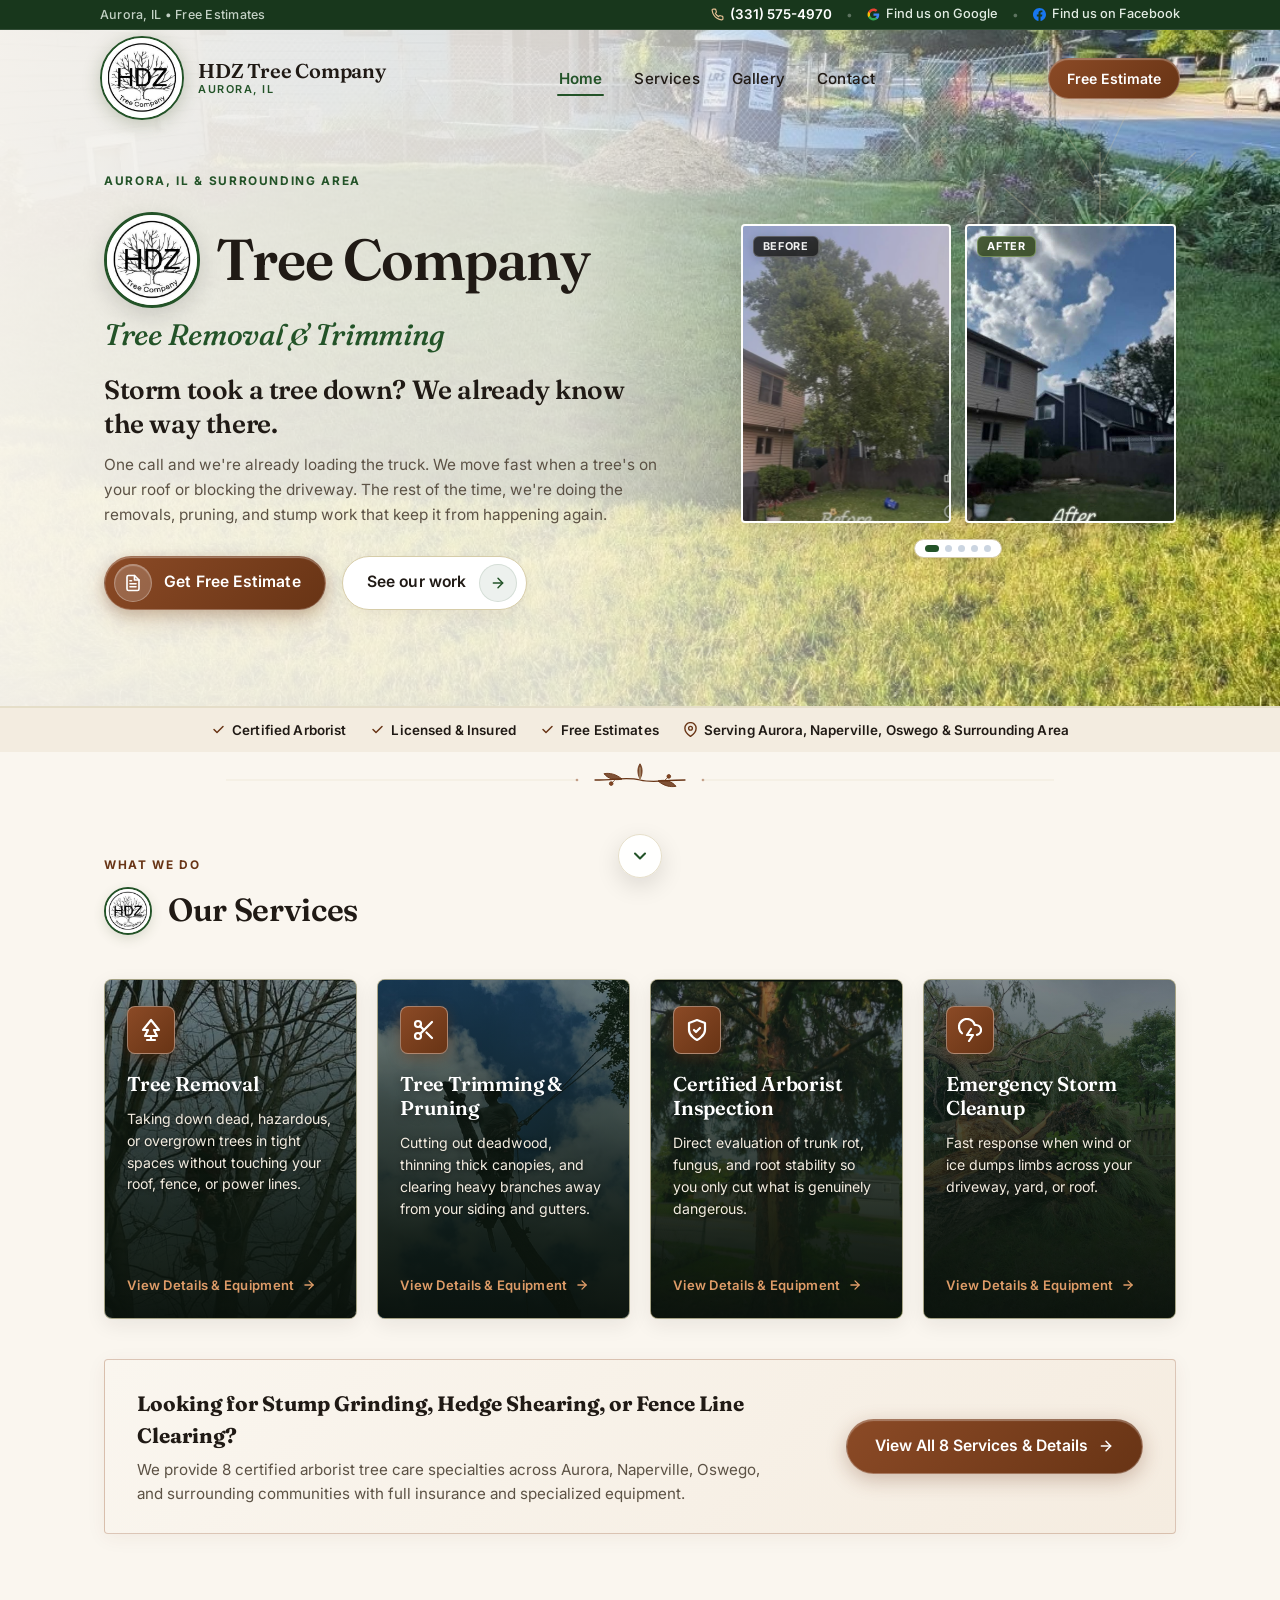
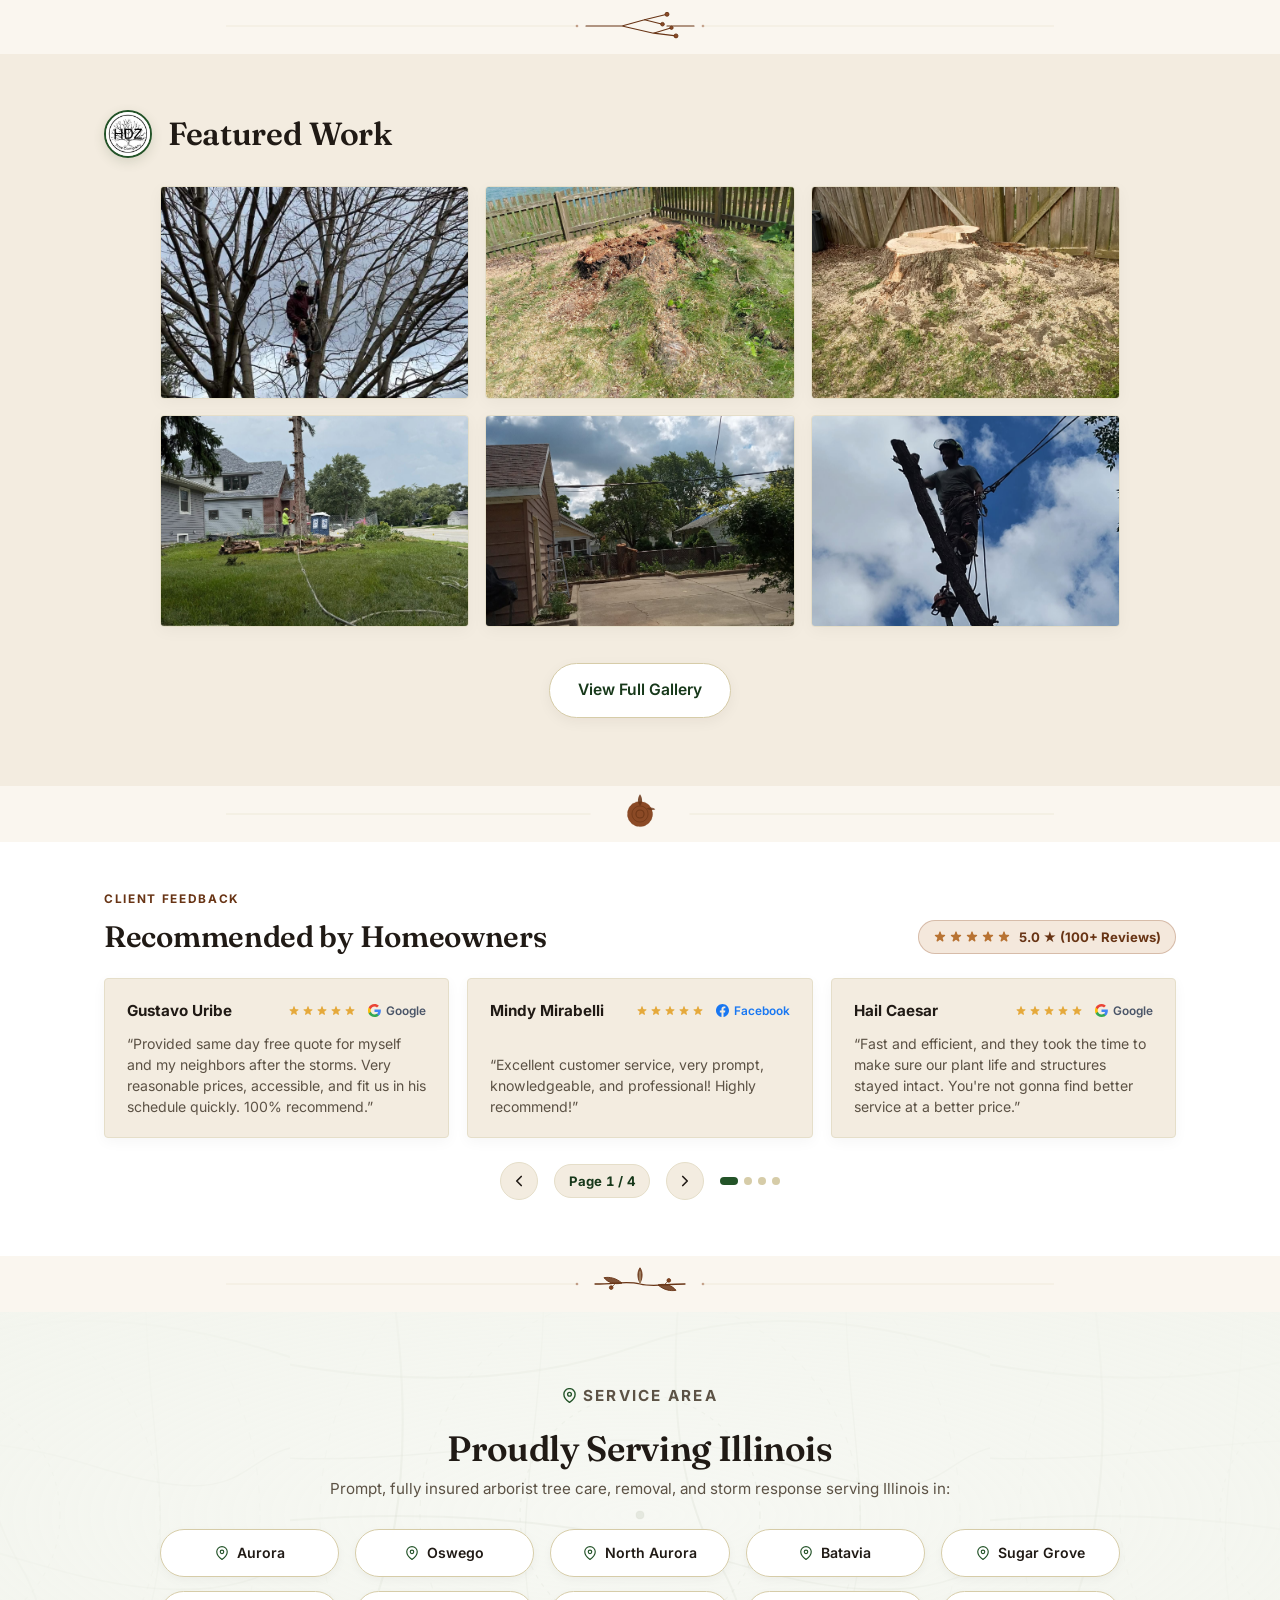
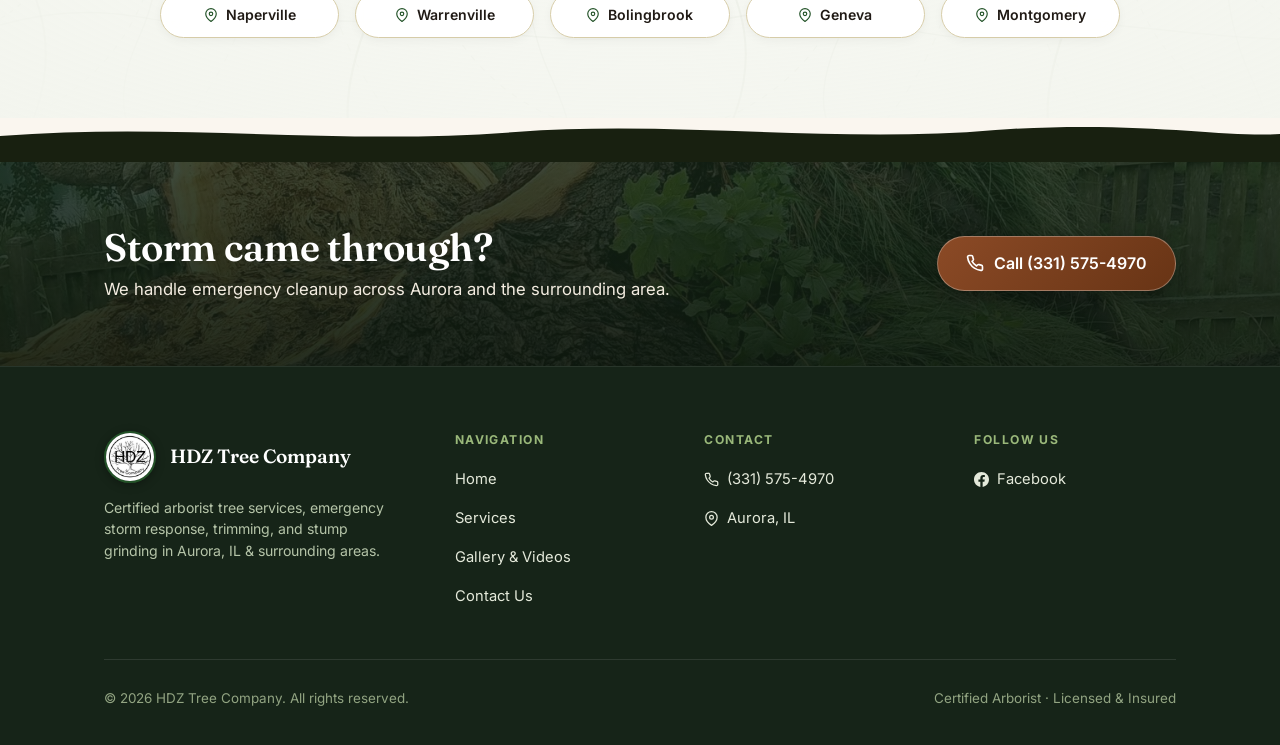
==== commit 02e7eae4: "text changes. less specific service page" ====
--- a/index.html
+++ b/index.html
@@ -43,19 +43,30 @@
             <span>(331) 575-4970</span>
           </a>
           <span class="top-bar-divider" aria-hidden="true">&bull;</span>
-          <a href="https://www.google.com/search?q=HDZ+Tree+Company+Aurora+IL" target="_blank" rel="noopener noreferrer" class="top-bar-link">
+          <a href="https://www.google.com/search?q=HDZ+Tree+Company+Aurora+IL" target="_blank" rel="noopener noreferrer"
+            class="top-bar-link">
             <svg viewBox="0 0 24 24" width="13" height="13" fill="currentColor">
-              <path d="M22.56 12.25c0-.78-.07-1.53-.2-2.25H12v4.26h5.92c-.26 1.37-1.04 2.53-2.21 3.31v2.77h3.57c2.08-1.92 3.28-4.74 3.28-8.09z" fill="#4285F4"/>
-              <path d="M12 23c2.97 0 5.46-.98 7.28-2.66l-3.57-2.77c-.98.66-2.23 1.06-3.71 1.06-2.86 0-5.29-1.93-6.16-4.53H2.18v2.84C3.99 20.53 7.7 23 12 23z" fill="#34A853"/>
-              <path d="M5.84 14.09c-.22-.66-.35-1.36-.35-2.09s.13-1.43.35-2.09V7.06H2.18C1.43 8.55 1 10.22 1 12s.43 3.45 1.18 4.94l2.85-2.22.81-.63z" fill="#FBBC05"/>
-              <path d="M12 5.38c1.62 0 3.06.56 4.21 1.64l3.15-3.15C17.45 2.09 14.97 1 12 1 7.7 1 3.99 3.47 2.18 7.06l3.66 2.84c.87-2.6 3.3-4.52 6.16-4.52z" fill="#EA4335"/>
+              <path
+                d="M22.56 12.25c0-.78-.07-1.53-.2-2.25H12v4.26h5.92c-.26 1.37-1.04 2.53-2.21 3.31v2.77h3.57c2.08-1.92 3.28-4.74 3.28-8.09z"
+                fill="#4285F4" />
+              <path
+                d="M12 23c2.97 0 5.46-.98 7.28-2.66l-3.57-2.77c-.98.66-2.23 1.06-3.71 1.06-2.86 0-5.29-1.93-6.16-4.53H2.18v2.84C3.99 20.53 7.7 23 12 23z"
+                fill="#34A853" />
+              <path
+                d="M5.84 14.09c-.22-.66-.35-1.36-.35-2.09s.13-1.43.35-2.09V7.06H2.18C1.43 8.55 1 10.22 1 12s.43 3.45 1.18 4.94l2.85-2.22.81-.63z"
+                fill="#FBBC05" />
+              <path
+                d="M12 5.38c1.62 0 3.06.56 4.21 1.64l3.15-3.15C17.45 2.09 14.97 1 12 1 7.7 1 3.99 3.47 2.18 7.06l3.66 2.84c.87-2.6 3.3-4.52 6.16-4.52z"
+                fill="#EA4335" />
             </svg>
             <span><span class="long-text">Find us on </span>Google</span>
           </a>
           <span class="top-bar-divider" aria-hidden="true">&bull;</span>
-          <a href="https://www.facebook.com/profile.php?id=61551790144092" target="_blank" rel="noopener noreferrer" class="top-bar-link">
+          <a href="https://www.facebook.com/profile.php?id=61551790144092" target="_blank" rel="noopener noreferrer"
+            class="top-bar-link">
             <svg viewBox="0 0 24 24" width="13" height="13" fill="#1877F2">
-              <path d="M24 12.073c0-6.627-5.373-12-12-12s-12 5.373-12 12c0 5.99 4.388 10.954 10.125 11.854v-8.385H7.078v-3.47h3.047V9.43c0-3.007 1.792-4.669 4.533-4.669 1.312 0 2.686.235 2.686.235v2.953H15.83c-1.491 0-1.956.925-1.956 1.874v2.25h3.328l-.532 3.47h-2.796v8.385C19.612 23.027 24 18.062 24 12.073z"/>
+              <path
+                d="M24 12.073c0-6.627-5.373-12-12-12s-12 5.373-12 12c0 5.99 4.388 10.954 10.125 11.854v-8.385H7.078v-3.47h3.047V9.43c0-3.007 1.792-4.669 4.533-4.669 1.312 0 2.686.235 2.686.235v2.953H15.83c-1.491 0-1.956.925-1.956 1.874v2.25h3.328l-.532 3.47h-2.796v8.385C19.612 23.027 24 18.062 24 12.073z" />
             </svg>
             <span><span class="long-text">Find us on </span>Facebook</span>
           </a>
@@ -102,9 +113,13 @@
             </h1>
 
             <div class="hero-copy">
-              <h2 class="hero-lead">Storm took a tree down?<span class="hero-lead-desktop"> We already know the way there.</span></h2>
-              <p class="hero-desc hero-desc-desktop">One call and we're already loading the truck. Same-day response when a tree's on your roof or blocking the driveway. The rest of the time, we're doing the removals, pruning, and stump work that keep it from happening again.</p>
-              <p class="hero-desc hero-desc-mobile">Call us and we're on the way. We remove fallen trees, trim branches, and grind stumps.</p>
+              <h2 class="hero-lead">Storm took a tree down?<span class="hero-lead-desktop"> We already know the way
+                  there.</span></h2>
+              <p class="hero-desc hero-desc-desktop">One call and we're already loading the truck. We move fast when a
+                tree's on your roof or blocking the driveway. The rest of the time, we're doing the removals, pruning,
+                and stump work that keep it from happening again.</p>
+              <p class="hero-desc hero-desc-mobile">Call us and we're on the way. We remove fallen trees, trim branches,
+                and grind stumps.</p>
             </div>
 
             <div class="hero-actions">
@@ -148,7 +163,8 @@
                 <div class="hero-dual-card after">
                   <span class="hero-card-pill after">After</span>
                   <div class="hero-card-img-wrap">
-                    <img src="photos/bigcornertreeafter.jpg" alt="Clean yard and corner property after tree removal" loading="lazy">
+                    <img src="photos/bigcornertreeafter.jpg" alt="Clean yard and corner property after tree removal"
+                      loading="lazy">
                   </div>
                 </div>
               </div>
@@ -158,13 +174,15 @@
                 <div class="hero-dual-card before">
                   <span class="hero-card-pill before">Before</span>
                   <div class="hero-card-img-wrap">
-                    <img src="photos/woodenfencetreewaybefore.jpg" alt="Overhanging tree along wooden fence before removal" loading="lazy">
+                    <img src="photos/woodenfencetreewaybefore.jpg"
+                      alt="Overhanging tree along wooden fence before removal" loading="lazy">
                   </div>
                 </div>
                 <div class="hero-dual-card after">
                   <span class="hero-card-pill after">After</span>
                   <div class="hero-card-img-wrap">
-                    <img src="photos/woodenfencetreeafter.jpg" alt="Fence line protected and tree completely removed" loading="lazy">
+                    <img src="photos/woodenfencetreeafter.jpg" alt="Fence line protected and tree completely removed"
+                      loading="lazy">
                   </div>
                 </div>
               </div>
@@ -180,7 +198,8 @@
                 <div class="hero-dual-card after">
                   <span class="hero-card-pill after">After</span>
                   <div class="hero-card-img-wrap">
-                    <img src="photos/bigfallentreeafter.jpg" alt="Spotless yard restored after emergency storm cleanup" loading="lazy">
+                    <img src="photos/bigfallentreeafter.jpg" alt="Spotless yard restored after emergency storm cleanup"
+                      loading="lazy">
                   </div>
                 </div>
               </div>
@@ -196,7 +215,8 @@
                 <div class="hero-dual-card after">
                   <span class="hero-card-pill after">After</span>
                   <div class="hero-card-img-wrap">
-                    <img src="photos/bigdeadtreefenceafter.jpg" alt="Hazardous tree removed with fence completely safe" loading="lazy">
+                    <img src="photos/bigdeadtreefenceafter.jpg" alt="Hazardous tree removed with fence completely safe"
+                      loading="lazy">
                   </div>
                 </div>
               </div>
@@ -206,20 +226,25 @@
                 <div class="hero-dual-card before">
                   <span class="hero-card-pill before">Before</span>
                   <div class="hero-card-img-wrap">
-                    <img src="photos/wirefencetreebefore.jpg" alt="Heavy brush and trees over wire fence line" loading="lazy">
+                    <img src="photos/wirefencetreebefore.jpg" alt="Heavy brush and trees over wire fence line"
+                      loading="lazy">
                   </div>
                 </div>
                 <div class="hero-dual-card after">
                   <span class="hero-card-pill after">After</span>
                   <div class="hero-card-img-wrap">
-                    <img src="photos/wirefencetreeafter.jpg" alt="Clean property boundary and wire fence line cleared" loading="lazy">
+                    <img src="photos/wirefencetreeafter.jpg" alt="Clean property boundary and wire fence line cleared"
+                      loading="lazy">
                   </div>
                 </div>
               </div>
             </div>
 
             <!-- Slide Navigation Dots -->
-            <div class="hero-slider-dots" id="hero-slider-dots"><button class="slider-dot active" aria-label="Slide 1"></button><button class="slider-dot" aria-label="Slide 2"></button><button class="slider-dot" aria-label="Slide 3"></button><button class="slider-dot" aria-label="Slide 4"></button><button class="slider-dot" aria-label="Slide 5"></button></div>
+            <div class="hero-slider-dots" id="hero-slider-dots"><button class="slider-dot active"
+                aria-label="Slide 1"></button><button class="slider-dot" aria-label="Slide 2"></button><button
+                class="slider-dot" aria-label="Slide 3"></button><button class="slider-dot"
+                aria-label="Slide 4"></button><button class="slider-dot" aria-label="Slide 5"></button></div>
           </div>
         </div>
       </div>
@@ -281,10 +306,13 @@
         <circle cx="430" cy="20" r="1.5" fill="currentColor" fill-opacity="0.5" />
         <g class="divider-center" stroke="currentColor" fill="none">
           <path d="M450 20 C475 20, 485 16, 500 20 C515 24, 525 20, 550 20" stroke-width="1.4" stroke-linecap="round" />
-          <path d="M500 19 C496 11, 498 5, 500 2 C502 5, 504 11, 500 19 Z" fill="currentColor" fill-opacity="0.85" stroke-width="1" />
+          <path d="M500 19 C496 11, 498 5, 500 2 C502 5, 504 11, 500 19 Z" fill="currentColor" fill-opacity="0.85"
+            stroke-width="1" />
           <line x1="500" y1="19" x2="500" y2="6" stroke="var(--bg)" stroke-width="0.8" />
-          <path d="M480 19 C473 13, 466 12, 460 13 C464 18, 471 21, 480 19 Z" fill="currentColor" fill-opacity="0.85" stroke-width="1" />
-          <path d="M520 21 C527 27, 534 28, 540 27 C536 22, 529 19, 520 21 Z" fill="currentColor" fill-opacity="0.85" stroke-width="1" />
+          <path d="M480 19 C473 13, 466 12, 460 13 C464 18, 471 21, 480 19 Z" fill="currentColor" fill-opacity="0.85"
+            stroke-width="1" />
+          <path d="M520 21 C527 27, 534 28, 540 27 C536 22, 529 19, 520 21 Z" fill="currentColor" fill-opacity="0.85"
+            stroke-width="1" />
           <circle cx="468" cy="24" r="2" fill="currentColor" />
           <path d="M472 20 C470 22, 469 23, 468 24" stroke-width="1" />
           <circle cx="532" cy="16" r="2" fill="currentColor" />
@@ -324,10 +352,12 @@
                 </svg>
               </div>
               <h3>Tree Removal</h3>
-              <p>Taking down dead, hazardous, or overgrown trees in tight spaces without touching your roof, fence, or power lines.</p>
+              <p>Taking down dead, hazardous, or overgrown trees in tight spaces without touching your roof, fence, or
+                power lines.</p>
               <div class="service-card-cta">
                 <span>View Details &amp; Equipment</span>
-                <svg viewBox="0 0 24 24" fill="none" stroke="currentColor" stroke-width="2.2" stroke-linecap="round" stroke-linejoin="round">
+                <svg viewBox="0 0 24 24" fill="none" stroke="currentColor" stroke-width="2.2" stroke-linecap="round"
+                  stroke-linejoin="round">
                   <line x1="5" y1="12" x2="19" y2="12"></line>
                   <polyline points="12 5 19 12 12 19"></polyline>
                 </svg>
@@ -353,10 +383,12 @@
                 </svg>
               </div>
               <h3>Tree Trimming &amp; Pruning</h3>
-              <p>Cutting out deadwood, thinning thick canopies, and clearing heavy branches away from your siding and gutters.</p>
+              <p>Cutting out deadwood, thinning thick canopies, and clearing heavy branches away from your siding and
+                gutters.</p>
               <div class="service-card-cta">
                 <span>View Details &amp; Equipment</span>
-                <svg viewBox="0 0 24 24" fill="none" stroke="currentColor" stroke-width="2.2" stroke-linecap="round" stroke-linejoin="round">
+                <svg viewBox="0 0 24 24" fill="none" stroke="currentColor" stroke-width="2.2" stroke-linecap="round"
+                  stroke-linejoin="round">
                   <line x1="5" y1="12" x2="19" y2="12"></line>
                   <polyline points="12 5 19 12 12 19"></polyline>
                 </svg>
@@ -379,10 +411,12 @@
                 </svg>
               </div>
               <h3>Certified Arborist Inspection</h3>
-              <p>Direct evaluation of trunk rot, fungus, and root stability so you only cut what is genuinely dangerous.</p>
+              <p>Direct evaluation of trunk rot, fungus, and root stability so you only cut what is genuinely dangerous.
+              </p>
               <div class="service-card-cta">
                 <span>View Details &amp; Equipment</span>
-                <svg viewBox="0 0 24 24" fill="none" stroke="currentColor" stroke-width="2.2" stroke-linecap="round" stroke-linejoin="round">
+                <svg viewBox="0 0 24 24" fill="none" stroke="currentColor" stroke-width="2.2" stroke-linecap="round"
+                  stroke-linejoin="round">
                   <line x1="5" y1="12" x2="19" y2="12"></line>
                   <polyline points="12 5 19 12 12 19"></polyline>
                 </svg>
@@ -408,7 +442,8 @@
               <p>Fast response when wind or ice dumps limbs across your driveway, yard, or roof.</p>
               <div class="service-card-cta">
                 <span>View Details &amp; Equipment</span>
-                <svg viewBox="0 0 24 24" fill="none" stroke="currentColor" stroke-width="2.2" stroke-linecap="round" stroke-linejoin="round">
+                <svg viewBox="0 0 24 24" fill="none" stroke="currentColor" stroke-width="2.2" stroke-linecap="round"
+                  stroke-linejoin="round">
                   <line x1="5" y1="12" x2="19" y2="12"></line>
                   <polyline points="12 5 19 12 12 19"></polyline>
                 </svg>
@@ -422,11 +457,13 @@
         <div class="services-summary-banner">
           <div class="services-summary-banner-text">
             <h4>Looking for Stump Grinding, Hedge Shearing, or Fence Line Clearing?</h4>
-            <p>We provide 8 certified arborist tree care specialties across Aurora, Naperville, Oswego, and surrounding communities with full insurance and specialized equipment.</p>
+            <p>We provide 8 certified arborist tree care specialties across Aurora, Naperville, Oswego, and surrounding
+              communities with full insurance and specialized equipment.</p>
           </div>
           <a href="services.html" class="btn btn-primary">
             <span>View All 8 Services &amp; Details</span>
-            <svg width="16" height="16" viewBox="0 0 24 24" fill="none" stroke="currentColor" stroke-width="2.2" stroke-linecap="round" stroke-linejoin="round">
+            <svg width="16" height="16" viewBox="0 0 24 24" fill="none" stroke="currentColor" stroke-width="2.2"
+              stroke-linecap="round" stroke-linejoin="round">
               <line x1="5" y1="12" x2="19" y2="12"></line>
               <polyline points="12 5 19 12 12 19"></polyline>
             </svg>
@@ -442,7 +479,9 @@
         <line x1="40" y1="20" x2="430" y2="20" stroke="currentColor" stroke-opacity="0.3" stroke-width="1.2" />
         <circle cx="430" cy="20" r="1.5" fill="currentColor" fill-opacity="0.5" />
         <g class="divider-center" stroke="currentColor">
-          <path d="M440 20 L480 20 L505 13 M480 20 L515 28 M505 13 L530 7 M515 28 L540 31 M515 28 L535 22 M505 13 L525 18" stroke-width="1.3" stroke-linecap="round" fill="none" />
+          <path
+            d="M440 20 L480 20 L505 13 M480 20 L515 28 M505 13 L530 7 M515 28 L540 31 M515 28 L535 22 M505 13 L525 18"
+            stroke-width="1.3" stroke-linecap="round" fill="none" />
           <circle cx="530" cy="7" r="2.2" fill="currentColor" />
           <circle cx="525" cy="18" r="2" fill="currentColor" />
           <circle cx="535" cy="22" r="1.8" fill="currentColor" />
@@ -498,7 +537,8 @@
       <svg class="section-divider" viewBox="0 0 1000 40" fill="none" xmlns="http://www.w3.org/2000/svg">
         <line x1="40" y1="20" x2="445" y2="20" stroke="currentColor" stroke-opacity="0.3" stroke-width="1.2" />
         <g class="divider-center" transform="translate(500, 20)">
-          <circle cx="0" cy="0" r="14" stroke="currentColor" stroke-opacity="0.3" stroke-width="1" stroke-dasharray="3, 2" />
+          <circle cx="0" cy="0" r="14" stroke="currentColor" stroke-opacity="0.3" stroke-width="1"
+            stroke-dasharray="3, 2" />
           <circle cx="0" cy="0" r="9" stroke="currentColor" stroke-opacity="0.6" stroke-width="1.1" />
           <circle cx="0" cy="0" r="4.5" stroke="currentColor" stroke-opacity="0.85" stroke-width="1.2" />
           <circle cx="0" cy="0" r="1.8" fill="currentColor" />
@@ -1082,10 +1122,13 @@
         <circle cx="430" cy="20" r="1.5" fill="currentColor" fill-opacity="0.5" />
         <g class="divider-center" stroke="currentColor" fill="none">
           <path d="M450 20 C475 20, 485 16, 500 20 C515 24, 525 20, 550 20" stroke-width="1.4" stroke-linecap="round" />
-          <path d="M500 19 C496 11, 498 5, 500 2 C502 5, 504 11, 500 19 Z" fill="currentColor" fill-opacity="0.85" stroke-width="1" />
+          <path d="M500 19 C496 11, 498 5, 500 2 C502 5, 504 11, 500 19 Z" fill="currentColor" fill-opacity="0.85"
+            stroke-width="1" />
           <line x1="500" y1="19" x2="500" y2="6" stroke="var(--paper)" stroke-width="0.8" />
-          <path d="M480 19 C473 13, 466 12, 460 13 C464 18, 471 21, 480 19 Z" fill="currentColor" fill-opacity="0.85" stroke-width="1" />
-          <path d="M520 21 C527 27, 534 28, 540 27 C536 22, 529 19, 520 21 Z" fill="currentColor" fill-opacity="0.85" stroke-width="1" />
+          <path d="M480 19 C473 13, 466 12, 460 13 C464 18, 471 21, 480 19 Z" fill="currentColor" fill-opacity="0.85"
+            stroke-width="1" />
+          <path d="M520 21 C527 27, 534 28, 540 27 C536 22, 529 19, 520 21 Z" fill="currentColor" fill-opacity="0.85"
+            stroke-width="1" />
           <circle cx="468" cy="24" r="2" fill="currentColor" />
           <path d="M472 20 C470 22, 469 23, 468 24" stroke-width="1" />
           <circle cx="532" cy="16" r="2" fill="currentColor" />
@@ -1190,7 +1233,8 @@
     <!-- Organic Canopy Contour Transition into CTA -->
     <div class="canopy-transition" aria-hidden="true">
       <svg viewBox="0 0 1440 44" fill="none" preserveAspectRatio="none" xmlns="http://www.w3.org/2000/svg">
-        <path d="M0,44 L0,18 C200,4 380,28 580,14 C760,2 940,26 1120,12 C1280,2 1380,20 1440,16 L1440,44 Z" fill="#182010" />
+        <path d="M0,44 L0,18 C200,4 380,28 580,14 C760,2 940,26 1120,12 C1280,2 1380,20 1440,16 L1440,44 Z"
+          fill="#182010" />
       </svg>
     </div>
 
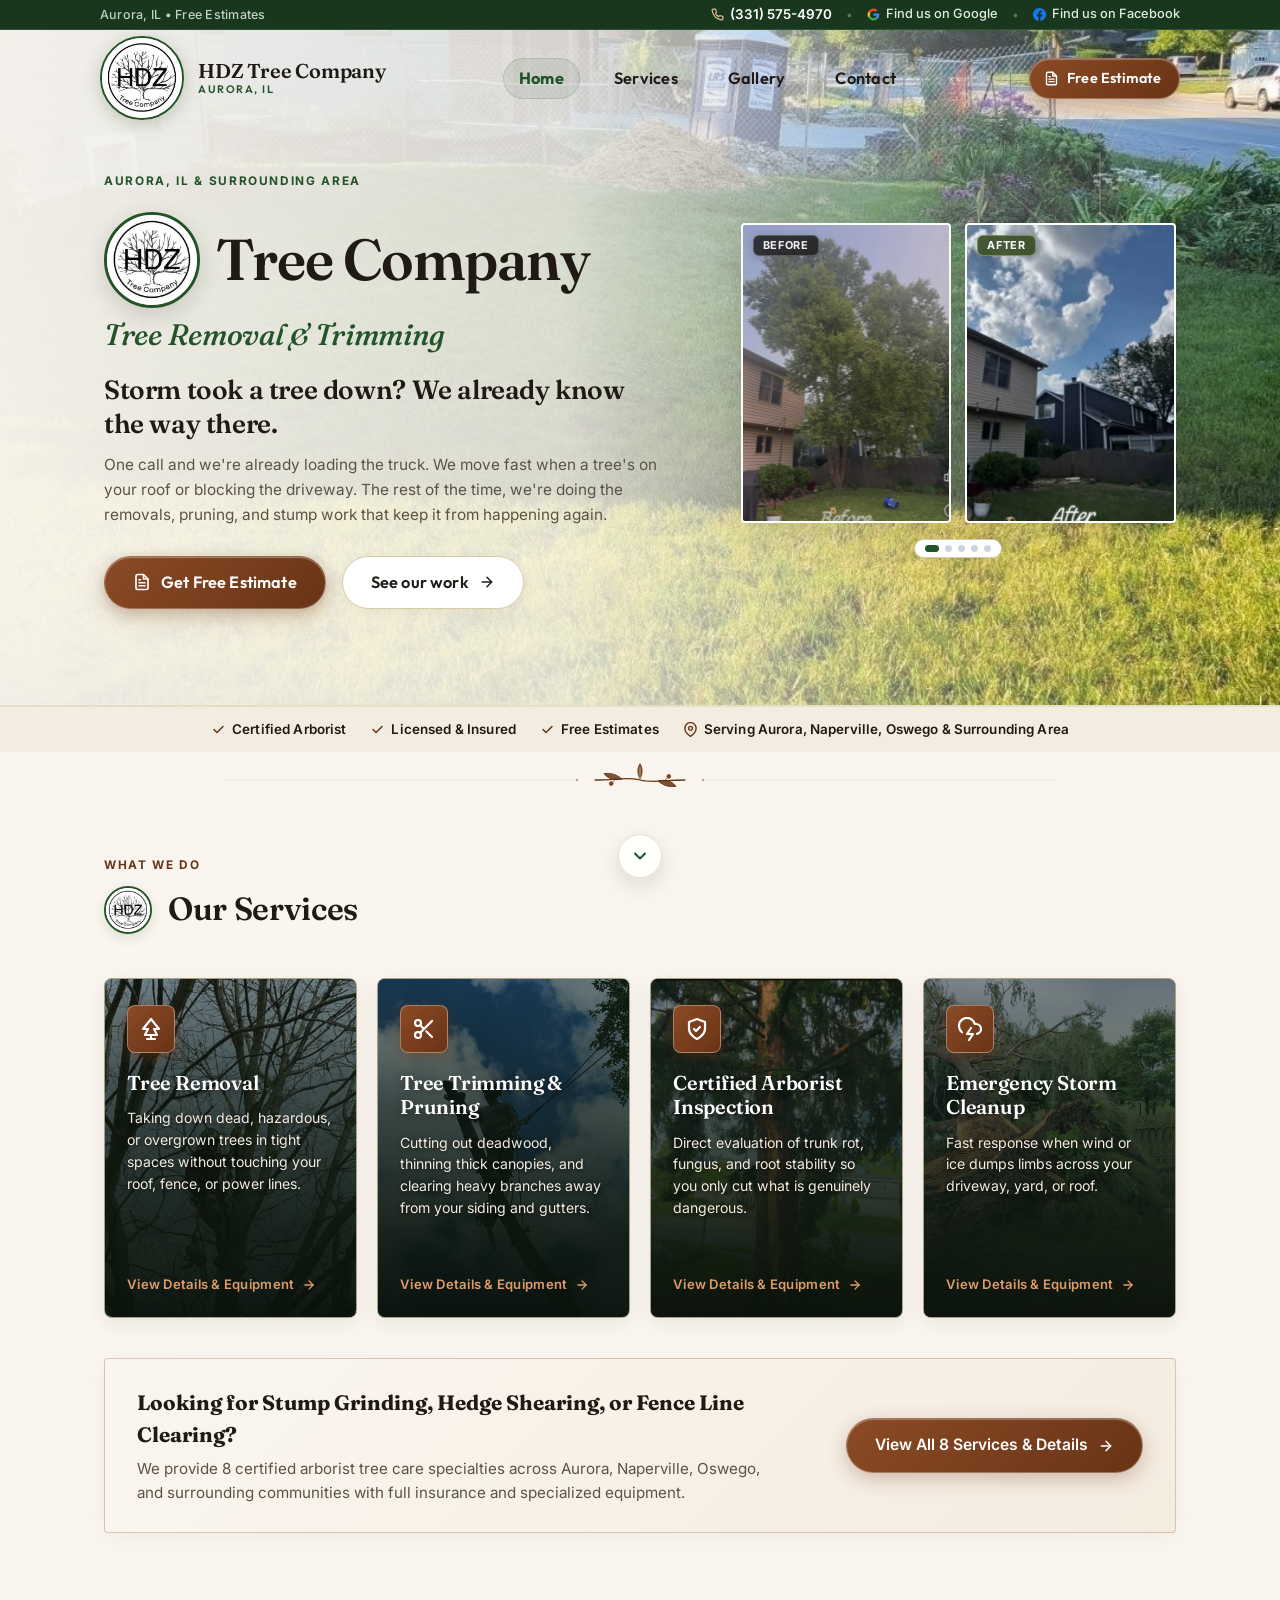
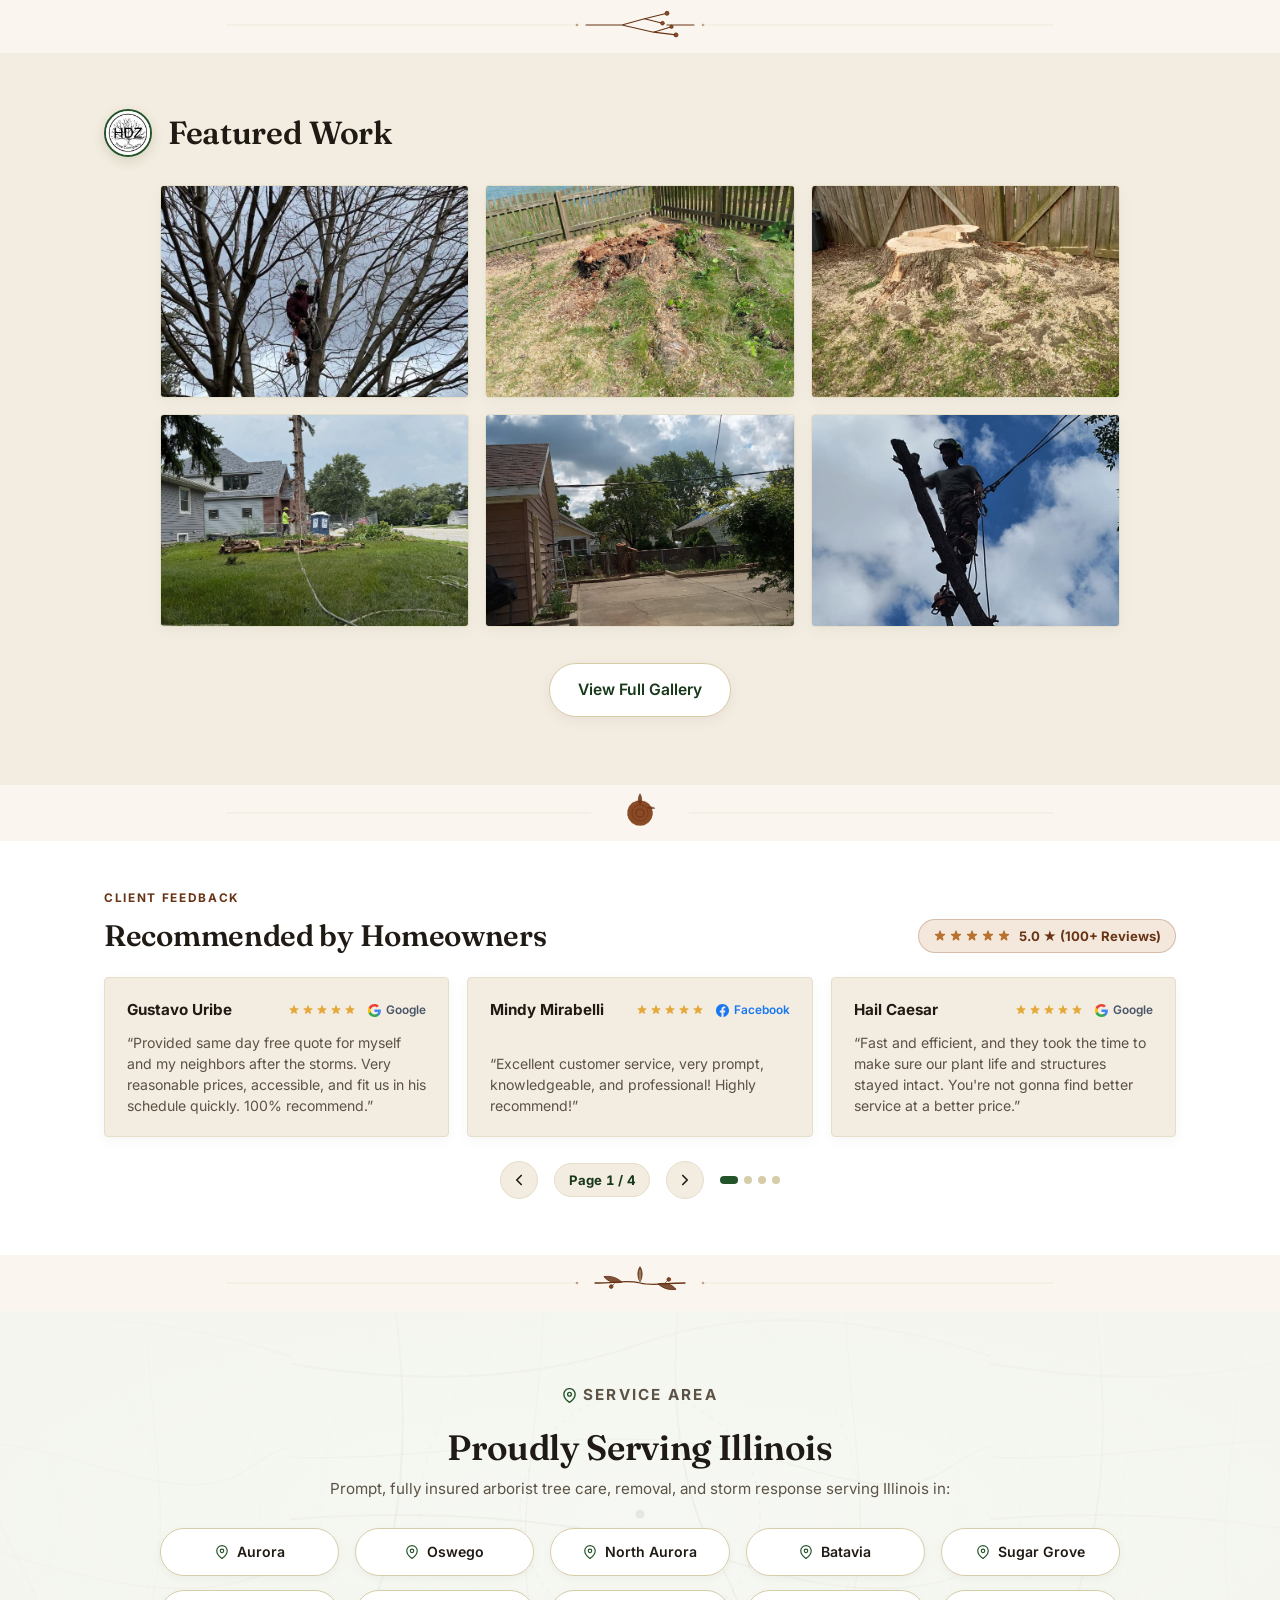
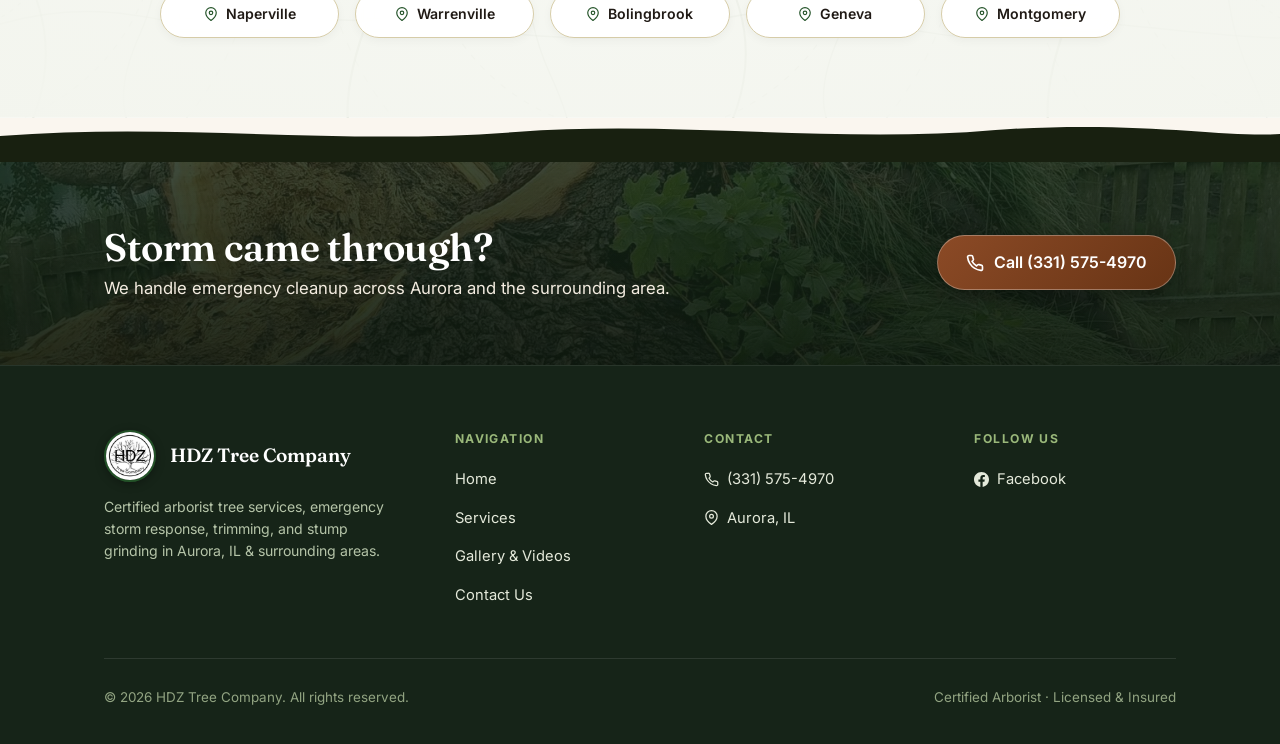
==== commit 9b3da74e: "fixed mobile navbar logo. fixed hero buttons. removed badges on service images." ====
--- a/index.html
+++ b/index.html
@@ -8,7 +8,7 @@
   <meta name="description"
     content="HDZ Tree Company — certified arborist services in Aurora, IL. 5.0 ★ Rated Precision pruning, tree removal, stump grinding, and emergency storm cleanup. Free estimates!">
   <link rel="icon" href="photos/logo.jpg">
-  <link rel="stylesheet" href="style.css?v=1.4">
+  <link rel="stylesheet" href="style.css?v=1.6">
 
   <!-- Open Graph / Facebook / iMessage -->
   <meta property="og:type" content="website">
@@ -90,7 +90,17 @@
       </div>
 
       <div class="nav-cta">
-        <a href="contact.html" class="btn btn-primary nav-estimate-btn">Free Estimate</a>
+        <a href="contact.html" class="btn btn-primary nav-estimate-btn">
+          <svg width="15" height="15" viewBox="0 0 24 24" fill="none" stroke="currentColor" stroke-width="2.2"
+            stroke-linecap="round" stroke-linejoin="round" aria-hidden="true">
+            <path d="M14 2H6a2 2 0 0 0-2 2v16a2 2 0 0 0 2 2h12a2 2 0 0 0 2-2V8z"></path>
+            <polyline points="14 2 14 8 20 8"></polyline>
+            <line x1="16" y1="13" x2="8" y2="13"></line>
+            <line x1="16" y1="17" x2="8" y2="17"></line>
+            <polyline points="10 9 9 9 8 9"></polyline>
+          </svg>
+          <span>Free Estimate</span>
+        </a>
         <label for="nav-toggle" class="nav-toggle-label" aria-label="Menu"><span></span></label>
       </div>
     </nav>
@@ -124,27 +134,23 @@
 
             <div class="hero-actions">
               <a href="contact.html" class="btn btn-primary hero-btn-primary">
-                <span class="btn-icon-chip">
-                  <svg width="18" height="18" viewBox="0 0 24 24" fill="none" stroke="currentColor" stroke-width="2.2"
-                    stroke-linecap="round" stroke-linejoin="round">
-                    <path d="M14 2H6a2 2 0 0 0-2 2v16a2 2 0 0 0 2 2h12a2 2 0 0 0 2-2V8z"></path>
-                    <polyline points="14 2 14 8 20 8"></polyline>
-                    <line x1="16" y1="13" x2="8" y2="13"></line>
-                    <line x1="16" y1="17" x2="8" y2="17"></line>
-                    <polyline points="10 9 9 9 8 9"></polyline>
-                  </svg>
-                </span>
-                <span class="btn-text">Get Free Estimate</span>
+                <svg width="18" height="18" viewBox="0 0 24 24" fill="none" stroke="currentColor" stroke-width="2.2"
+                  stroke-linecap="round" stroke-linejoin="round" aria-hidden="true">
+                  <path d="M14 2H6a2 2 0 0 0-2 2v16a2 2 0 0 0 2 2h12a2 2 0 0 0 2-2V8z"></path>
+                  <polyline points="14 2 14 8 20 8"></polyline>
+                  <line x1="16" y1="13" x2="8" y2="13"></line>
+                  <line x1="16" y1="17" x2="8" y2="17"></line>
+                  <polyline points="10 9 9 9 8 9"></polyline>
+                </svg>
+                <span>Get Free Estimate</span>
               </a>
               <a href="gallery.html" class="btn btn-ghost hero-btn-ghost">
-                <span class="btn-text">See our work</span>
-                <span class="btn-icon-chip">
-                  <svg width="16" height="16" viewBox="0 0 24 24" fill="none" stroke="currentColor" stroke-width="2.2"
-                    stroke-linecap="round" stroke-linejoin="round">
-                    <line x1="5" y1="12" x2="19" y2="12"></line>
-                    <polyline points="12 5 19 12 12 19"></polyline>
-                  </svg>
-                </span>
+                <span>See our work</span>
+                <svg width="16" height="16" viewBox="0 0 24 24" fill="none" stroke="currentColor" stroke-width="2.2"
+                  stroke-linecap="round" stroke-linejoin="round" aria-hidden="true">
+                  <line x1="5" y1="12" x2="19" y2="12"></line>
+                  <polyline points="12 5 19 12 12 19"></polyline>
+                </svg>
               </a>
             </div>
           </div>
--- a/style.css
+++ b/style.css
@@ -5,7 +5,7 @@
    the linework in the company mark.
    ============================================================ */
 
-@import url('https://fonts.googleapis.com/css2?family=Fraunces:ital,opsz,wght@0,9..144,400;0,9..144,500;0,9..144,600;1,9..144,500&family=Inter:wght@400;500;600&display=swap');
+@import url('https://fonts.googleapis.com/css2?family=Fraunces:ital,opsz,wght@0,9..144,400;0,9..144,500;0,9..144,600;1,9..144,500&family=Inter:wght@400;500;600&family=Outfit:wght@500;600;700&display=swap');
 
 :root {
   /* Warm Earth & Timber Palette */
@@ -316,10 +316,22 @@
 }
 
 .nav-estimate-btn {
-  padding: 9px 18px;
-  font-size: 0.88rem;
+  font-family: 'Outfit', sans-serif;
+  padding: 8px 18px 8px 14px;
+  font-size: 0.90rem;
   font-weight: 600;
+  letter-spacing: 0.01em;
   white-space: nowrap;
+  gap: 8px;
+}
+
+.nav-estimate-btn svg {
+  flex-shrink: 0;
+  transition: transform 0.25s cubic-bezier(0.16, 1, 0.3, 1);
+}
+
+.nav-estimate-btn:hover svg {
+  transform: scale(1.12) rotate(-6deg);
 }
 
 .nav {
@@ -385,7 +397,7 @@
 
 .nav-brand-word span {
   display: block;
-  font-family: 'Inter', sans-serif;
+  font-family: 'Outfit', sans-serif;
   font-size: 0.68rem;
   font-weight: 600;
   letter-spacing: 0.14em;
@@ -397,47 +409,33 @@
 .nav-links {
   display: flex;
   align-items: center;
-  gap: clamp(16px, 2.2vw, 32px);
+  gap: clamp(8px, 1.4vw, 18px);
 }
 
 .nav-links a {
   color: var(--ink);
-  font-family: 'Inter', sans-serif;
-  font-weight: 500;
-  font-size: 0.95rem;
-  letter-spacing: 0.01em;
+  font-family: 'Outfit', sans-serif;
+  font-weight: 600;
+  font-size: 1.02rem;
+  letter-spacing: 0.015em;
   position: relative;
-  padding: 6px 2px;
-  transition: color 0.15s ease;
-}
-
-.nav-links a::after {
-  content: "";
-  position: absolute;
-  left: 0;
-  right: 100%;
-  bottom: 0;
-  height: 2px;
-  background: var(--moss);
-  border-radius: 2px;
-  transition: right 0.2s ease;
-}
-
-.nav-links a:hover::after {
-  right: 0;
+  padding: 8px 16px;
+  border-radius: 100px;
+  text-decoration: none;
+  transition: all 0.22s cubic-bezier(0.16, 1, 0.3, 1);
 }
 
 .nav-links a:hover {
   color: var(--moss);
+  background: rgba(35, 83, 40, 0.07);
+  transform: translateY(-1px);
 }
 
 .nav-links a[aria-current="page"] {
   color: var(--moss);
-  font-weight: 600;
-}
-
-.nav-links a[aria-current="page"]::after {
-  right: 0;
+  font-weight: 700;
+  background: rgba(35, 83, 40, 0.09);
+  box-shadow: inset 0 0 0 1px rgba(35, 83, 40, 0.14);
 }
 
 .nav-cta {
@@ -612,14 +610,21 @@
     width: 100%;
   }
 
+  .nav-brand {
+    gap: 12px;
+    min-width: 0;
+  }
+
   .nav-brand img {
-    height: 70px;
-    width: 70px;
+    height: 54px;
+    width: 54px;
+    border-width: 2px;
+    flex-shrink: 0;
   }
 
   .site-header.scrolled .nav-brand img {
-    height: 48px;
-    width: 48px;
+    height: 42px;
+    width: 42px;
   }
 
   .site-header.scrolled .nav {
@@ -627,7 +632,31 @@
   }
 
   .nav-brand-word {
-    display: none;
+    display: flex;
+    flex-direction: column;
+    font-family: 'Fraunces', serif;
+    font-size: 1.12rem;
+    font-weight: 600;
+    letter-spacing: -0.015em;
+    line-height: 1.12;
+    color: var(--ink);
+    white-space: nowrap;
+    transition: font-size 0.35s cubic-bezier(0.16, 1, 0.3, 1);
+  }
+
+  .site-header.scrolled .nav-brand-word {
+    font-size: 1.02rem;
+  }
+
+  .nav-brand-word span {
+    display: block;
+    font-family: 'Outfit', sans-serif;
+    font-size: 0.64rem;
+    font-weight: 600;
+    letter-spacing: 0.13em;
+    text-transform: uppercase;
+    color: var(--moss);
+    margin-top: 2px;
   }
 
   .nav-toggle-label {
@@ -667,11 +696,15 @@
     display: flex;
     align-items: center;
     width: 100%;
-    padding: 13px 20px;
-    font-size: 0.98rem;
+    padding: 14px 20px;
+    font-family: 'Outfit', sans-serif;
+    font-size: 1.05rem;
     font-weight: 600;
+    letter-spacing: 0.015em;
     color: var(--ink);
     border-bottom: 1px solid var(--line);
+    border-radius: 0;
+    box-shadow: none;
     text-decoration: none;
   }
 
@@ -682,7 +715,9 @@
   .nav-links .nav-main-link:hover,
   .nav-links .nav-main-link[aria-current="page"] {
     color: var(--moss);
-    background: rgba(71, 89, 47, 0.03);
+    background: rgba(35, 83, 40, 0.06);
+    box-shadow: none;
+    transform: none;
   }
 
   .nav-sub-links {
@@ -807,14 +842,31 @@
     display: none;
   }
 
+  .nav-brand {
+    gap: 10px;
+  }
+
   .nav-brand img {
-    height: 62px;
-    width: 62px;
+    height: 48px;
+    width: 48px;
   }
 
   .site-header.scrolled .nav-brand img {
-    height: 44px;
-    width: 44px;
+    height: 38px;
+    width: 38px;
+  }
+
+  .nav-brand-word {
+    font-size: 1.02rem;
+  }
+
+  .site-header.scrolled .nav-brand-word {
+    font-size: 0.92rem;
+  }
+
+  .nav-brand-word span {
+    font-size: 0.58rem;
+    letter-spacing: 0.11em;
   }
 }
 
@@ -980,16 +1032,23 @@
 
 .hero-actions .btn {
   border-radius: 100px;
+  font-family: 'Outfit', sans-serif;
   font-weight: 600;
+  font-size: 1.02rem;
   letter-spacing: 0.01em;
+  padding: 13px 28px;
+  gap: 10px;
   position: relative;
   overflow: hidden;
   box-shadow: 0 4px 16px rgba(32, 26, 21, 0.08);
 }
 
+.hero-actions .btn svg {
+  flex-shrink: 0;
+  transition: transform 0.25s cubic-bezier(0.16, 1, 0.3, 1);
+}
+
 .hero-actions .hero-btn-primary {
-  padding: 7px 24px 7px 9px;
-  gap: 12px;
   background: linear-gradient(135deg, #8B4A26 0%, #683415 100%);
   border: 1.5px solid rgba(255, 255, 255, 0.24);
   box-shadow: 0 4px 14px rgba(104, 52, 21, 0.24), 0 10px 24px rgba(104, 52, 21, 0.16), inset 0 1px 1px rgba(255, 255, 255, 0.35);
@@ -999,6 +1058,10 @@
   background: linear-gradient(135deg, #9C542C 0%, #7A3B18 100%);
   transform: translateY(-2.5px);
   box-shadow: 0 8px 22px rgba(104, 52, 21, 0.32), 0 16px 36px rgba(104, 52, 21, 0.22), inset 0 1px 1px rgba(255, 255, 255, 0.45);
+}
+
+.hero-actions .hero-btn-primary:hover svg {
+  transform: scale(1.12) rotate(-6deg);
 }
 
 /* Moving gloss shimmer across primary button */
@@ -1025,8 +1088,6 @@
 }
 
 .hero-actions .hero-btn-ghost {
-  padding: 7px 9px 7px 24px;
-  gap: 12px;
   background: #FFFFFF;
   color: var(--ink);
   border: 1.5px solid var(--line-strong);
@@ -1041,39 +1102,7 @@
   box-shadow: 0 8px 24px rgba(35, 83, 40, 0.26);
 }
 
-.hero-actions .btn-icon-chip {
-  display: inline-flex;
-  align-items: center;
-  justify-content: center;
-  width: 38px;
-  height: 38px;
-  border-radius: 50%;
-  flex-shrink: 0;
-  transition: transform 0.3s cubic-bezier(0.16, 1, 0.3, 1), background 0.25s ease, border-color 0.25s ease, color 0.25s ease;
-}
-
-.hero-actions .hero-btn-primary .btn-icon-chip {
-  background: rgba(255, 255, 255, 0.18);
-  border: 1px solid rgba(255, 255, 255, 0.28);
-  box-shadow: inset 0 1px 1px rgba(255, 255, 255, 0.3);
-  color: #FFFFFF;
-}
-
-.hero-actions .hero-btn-primary:hover .btn-icon-chip {
-  transform: scale(1.08) rotate(-6deg);
-  background: rgba(255, 255, 255, 0.26);
-}
-
-.hero-actions .hero-btn-ghost .btn-icon-chip {
-  background: rgba(35, 83, 40, 0.08);
-  border: 1px solid rgba(35, 83, 40, 0.12);
-  color: var(--moss);
-}
-
-.hero-actions .hero-btn-ghost:hover .btn-icon-chip {
-  background: rgba(255, 255, 255, 0.22);
-  border-color: rgba(255, 255, 255, 0.32);
-  color: #FFFFFF;
+.hero-actions .hero-btn-ghost:hover svg {
   transform: translateX(4px);
 }
 
@@ -1503,21 +1532,9 @@
 
   .hero-actions .btn {
     width: 100%;
-    font-size: 0.96rem;
+    font-size: 0.98rem;
+    padding: 12px 22px;
     justify-content: center;
-  }
-
-  .hero-actions .hero-btn-primary {
-    padding: 7px 20px 7px 9px;
-  }
-
-  .hero-actions .hero-btn-ghost {
-    padding: 7px 9px 7px 20px;
-  }
-
-  .hero-actions .btn-icon-chip {
-    width: 36px;
-    height: 36px;
   }
 }
 
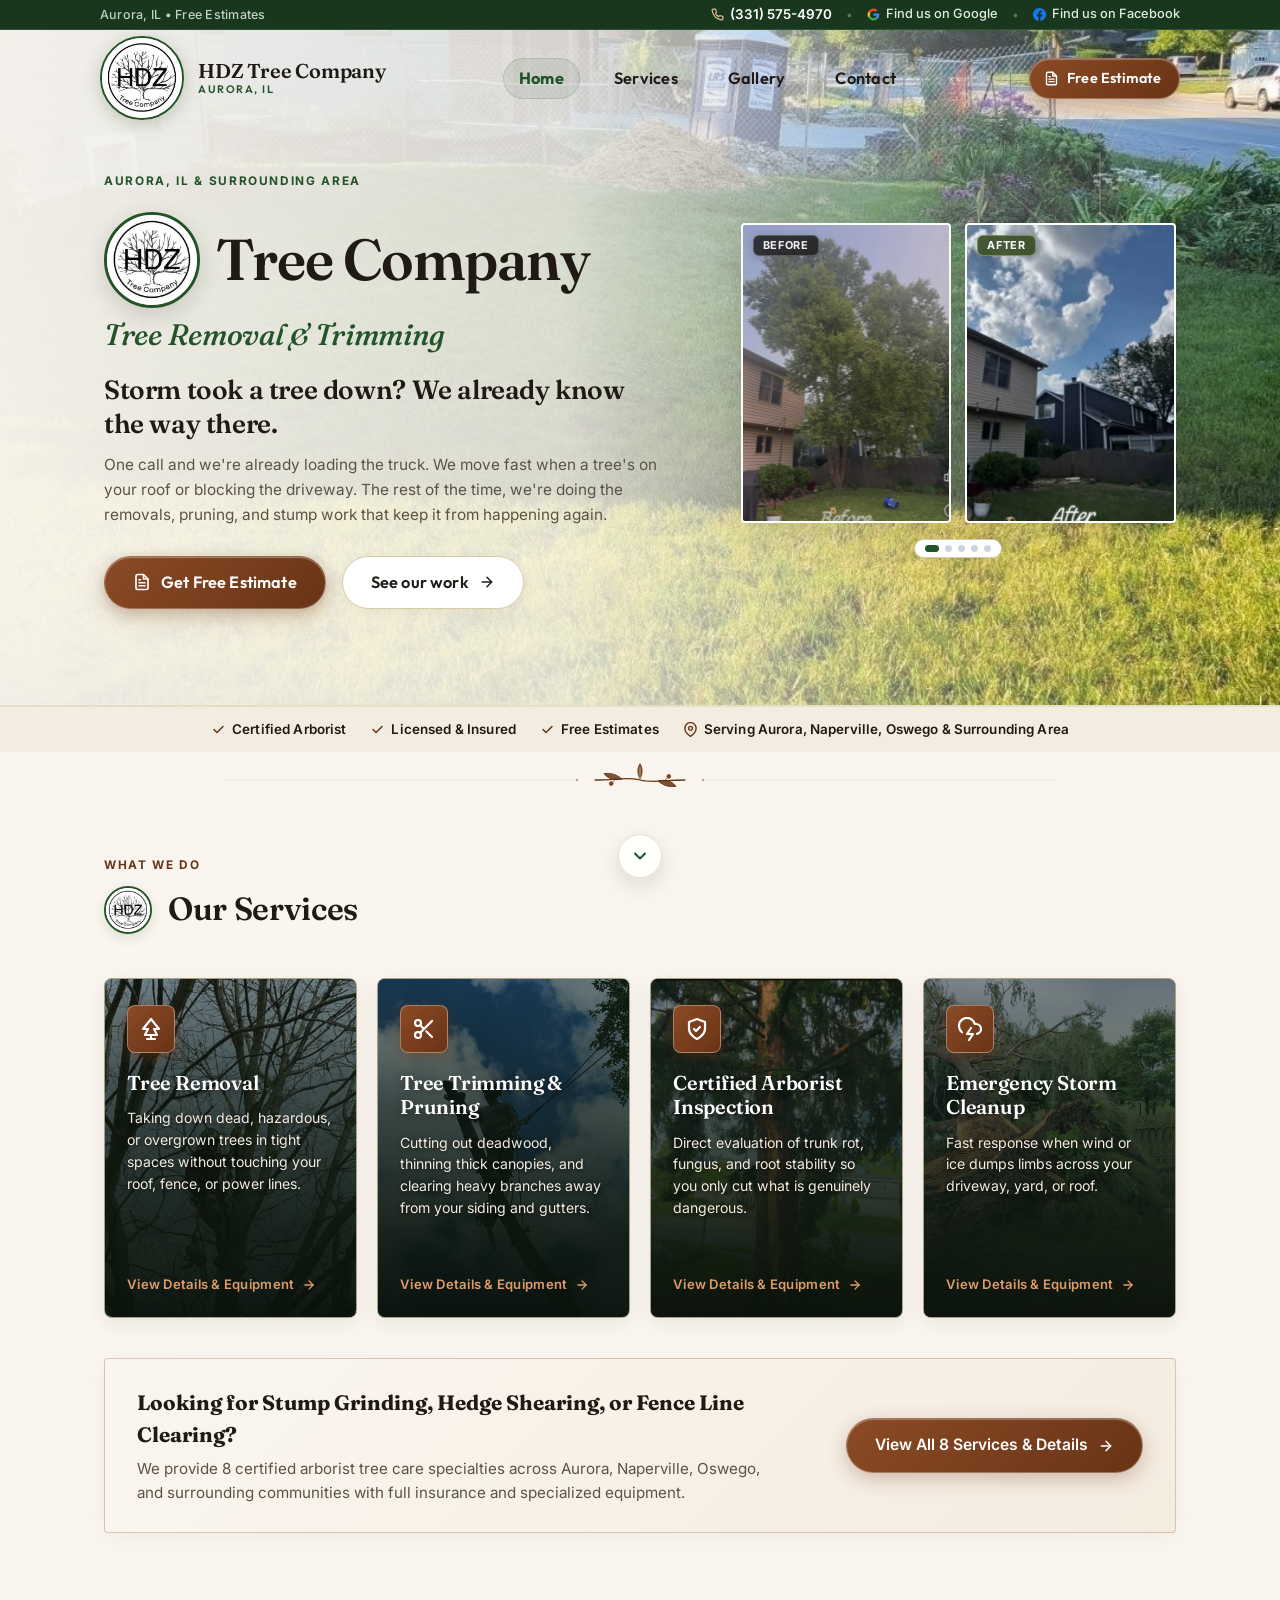
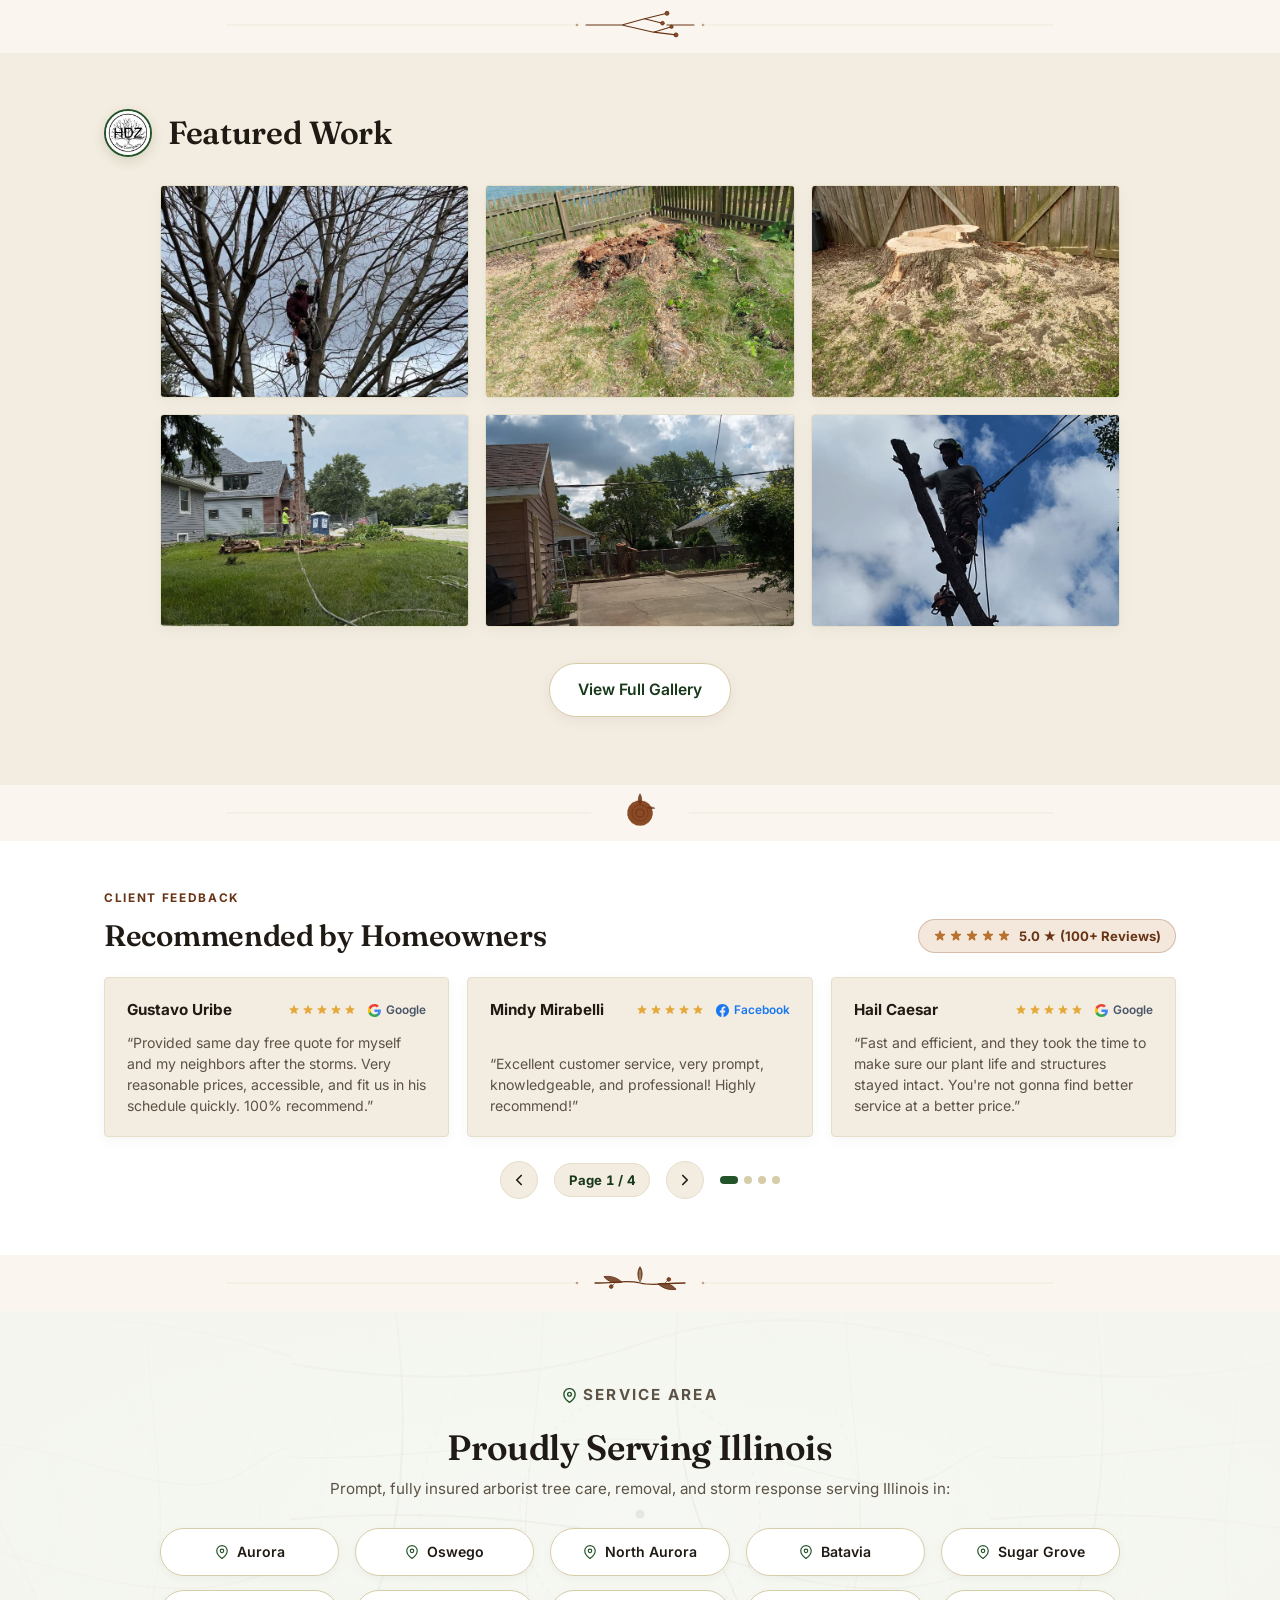
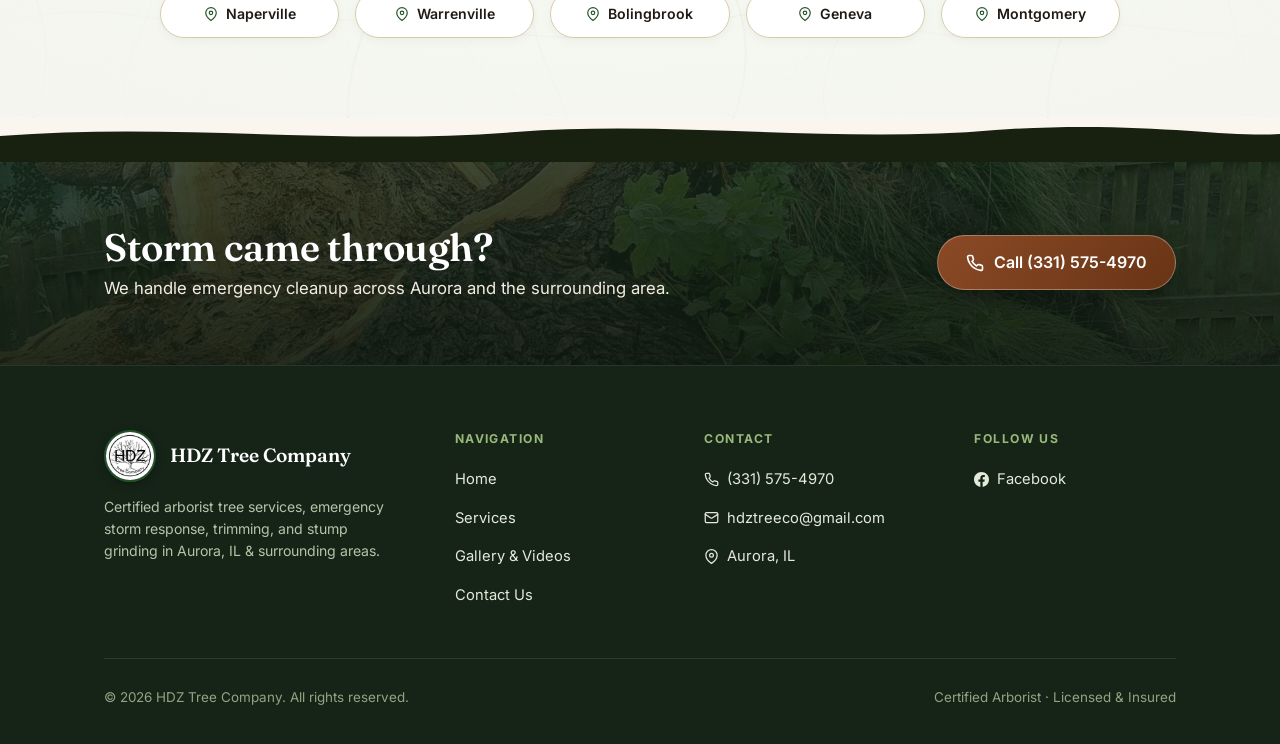
==== commit 50c763c0: "Update contact email to hdztreeco@gmail.com and add HDZ social & print ad flyer" ====
--- a/index.html
+++ b/index.html
@@ -7,8 +7,11 @@
   <title>HDZ Tree Company — Aurora, IL Tree Care</title>
   <meta name="description"
     content="HDZ Tree Company — certified arborist services in Aurora, IL. 5.0 ★ Rated Precision pruning, tree removal, stump grinding, and emergency storm cleanup. Free estimates!">
-  <link rel="icon" href="photos/logo.jpg">
-  <link rel="stylesheet" href="style.css?v=1.6">
+  <link rel="icon" href="favicon.ico?v=3" sizes="any">
+  <link rel="icon" type="image/png" sizes="32x32" href="photos/favicon-32x32.png?v=3">
+  <link rel="icon" type="image/png" sizes="192x192" href="photos/logo-circle.png?v=3">
+  <link rel="apple-touch-icon" sizes="180x180" href="photos/apple-touch-icon.png?v=3">
+  <link rel="stylesheet" href="style.css?v=1.7">
 
   <!-- Open Graph / Facebook / iMessage -->
   <meta property="og:type" content="website">
@@ -17,12 +20,97 @@
     content="5.0 ★ Rated Tree Removal, Tree Trimming & Emergency Storm Cleanup in Aurora, Naperville, Oswego & surrounding area. Free Estimates!">
   <meta property="og:image" content="photos/logo.jpg">
 
+  <!-- Canonical & Geo SEO -->
+  <link rel="canonical" href="https://hdztreecompany.com/">
+  <meta name="geo.region" content="US-IL">
+  <meta name="geo.placename" content="Aurora, IL">
+  <meta name="geo.position" content="41.7606;-88.3201">
+  <meta name="ICBM" content="41.7606, -88.3201">
+
   <!-- Twitter / X -->
   <meta name="twitter:card" content="summary">
   <meta name="twitter:title" content="HDZ Tree Company — Aurora, IL Tree Care">
   <meta name="twitter:description"
     content="5.0 ★ Rated Tree Removal, Precision Pruning & Storm Cleanup in Aurora, IL. Call (331) 575-4970 for Free Estimates!">
   <meta name="twitter:image" content="photos/logo.jpg">
+
+  <!-- Google Local Business Schema Structured Data (JSON-LD) -->
+  <script type="application/ld+json">
+  {
+    "@context": "https://schema.org",
+    "@type": "HomeAndConstructionBusiness",
+    "name": "HDZ Tree Company",
+    "image": "https://hdztreecompany.com/photos/logo.jpg",
+    "logo": "https://hdztreecompany.com/photos/logo-circle.png",
+    "url": "https://hdztreecompany.com",
+    "telephone": "+1-331-575-4970",
+    "priceRange": "$$",
+    "address": {
+      "@type": "PostalAddress",
+      "addressLocality": "Aurora",
+      "addressRegion": "IL",
+      "addressCountry": "US"
+    },
+    "geo": {
+      "@type": "GeoCoordinates",
+      "latitude": 41.7606,
+      "longitude": -88.3201
+    },
+    "areaServed": [
+      "Aurora",
+      "Naperville",
+      "Oswego",
+      "Batavia",
+      "North Aurora",
+      "Sugar Grove",
+      "Warrenville",
+      "Geneva",
+      "Montgomery",
+      "Bolingbrook"
+    ],
+    "hasOfferCatalog": {
+      "@type": "OfferCatalog",
+      "name": "Tree Care Services",
+      "itemListElement": [
+        {
+          "@type": "Offer",
+          "itemOffered": {
+            "@type": "Service",
+            "name": "Tree Removal",
+            "description": "Safe tree removal for hazardous, dead, or overgrown trees."
+          }
+        },
+        {
+          "@type": "Offer",
+          "itemOffered": {
+            "@type": "Service",
+            "name": "Tree Trimming & Pruning",
+            "description": "Certified arborist tree trimming, canopy shaping, and hazard mitigation."
+          }
+        },
+        {
+          "@type": "Offer",
+          "itemOffered": {
+            "@type": "Service",
+            "name": "Storm Damage Cleanup",
+            "description": "Fast emergency storm damage tree removal and branch clearing."
+          }
+        },
+        {
+          "@type": "Offer",
+          "itemOffered": {
+            "@type": "Service",
+            "name": "Stump Grinding",
+            "description": "Complete tree stump grinding below ground level."
+          }
+        }
+      ]
+    },
+    "sameAs": [
+      "https://www.facebook.com/profile.php?id=61551790144092"
+    ]
+  }
+  </script>
 </head>
 
 <body>
@@ -1293,6 +1381,14 @@
             </svg>
             <span>(331) 575-4970</span>
           </a>
+          <a href="mailto:hdztreeco@gmail.com">
+            <svg viewBox="0 0 24 24" fill="none" stroke="currentColor" stroke-width="2" stroke-linecap="round"
+              stroke-linejoin="round">
+              <rect width="20" height="16" x="2" y="4" rx="2" />
+              <path d="m22 7-8.97 5.7a1.94 1.94 0 0 1-2.06 0L2 7" />
+            </svg>
+            <span>hdztreeco@gmail.com</span>
+          </a>
           <a href="contact.html">
             <svg viewBox="0 0 24 24" fill="none" stroke="currentColor" stroke-width="2" stroke-linecap="round"
               stroke-linejoin="round">
--- a/style.css
+++ b/style.css
@@ -2846,6 +2846,35 @@
 }
 
 /* Estimate Request Form (FormSubmit.co) */
+.form-success-alert {
+  background: #edf7ed;
+  border: 1.5px solid #a5d6a7;
+  color: #1b5e20;
+  padding: 14px 16px;
+  border-radius: 12px;
+  margin-bottom: 16px;
+  align-items: flex-start;
+  gap: 12px;
+  box-shadow: 0 4px 14px rgba(46, 125, 50, 0.08);
+  animation: fadeInDown 0.35s ease;
+}
+
+.form-success-alert svg {
+  flex-shrink: 0;
+  margin-top: 2px;
+}
+
+@keyframes fadeInDown {
+  from {
+    opacity: 0;
+    transform: translateY(-8px);
+  }
+  to {
+    opacity: 1;
+    transform: translateY(0);
+  }
+}
+
 .estimate-form {
   display: flex;
   flex-direction: column;
@@ -3181,66 +3210,66 @@
    Services Page Dedicated Components
    ============================================================ */
 
-.page-hero-inner {
-  max-width: 800px;
-}
-
-.page-hero-title {
-  margin: 12px 0 16px;
-  font-size: clamp(2.2rem, 4.5vw, 3.2rem);
-  line-height: 1.12;
-}
-
-.page-hero-lead {
-  font-size: 1.12rem;
-  line-height: 1.65;
+.services-hero {
+  position: relative;
+  padding: calc(var(--header-h) + 52px) 0 58px;
+  background:
+    linear-gradient(to right, rgba(250, 246, 239, 0.96) 0%, rgba(250, 246, 239, 0.88) 46%, rgba(250, 246, 239, 0.42) 78%, rgba(250, 246, 239, 0.15) 100%),
+    url('photos/oldtreeafter.jpg') right center / cover no-repeat;
+  border-bottom: 1px solid var(--line);
+  overflow: hidden;
+}
+
+.services-hero .page-hero-inner {
+  max-width: 660px;
+}
+
+.services-hero .eyebrow {
+  margin-bottom: 8px;
+  color: var(--moss);
+  font-family: 'Outfit', sans-serif;
+  font-weight: 600;
+  font-size: 0.86rem;
+  letter-spacing: 0.12em;
+  text-transform: uppercase;
+  animation: heroFadeUp 0.75s cubic-bezier(0.16, 1, 0.3, 1) both;
+}
+
+.services-hero .page-hero-title {
+  font-family: 'Fraunces', serif;
+  font-size: clamp(2.4rem, 5vw, 3.5rem);
+  font-weight: 600;
+  letter-spacing: -0.02em;
+  line-height: 1.1;
+  margin: 6px 0 14px;
+  color: var(--ink);
+  animation: heroFadeUp 0.8s cubic-bezier(0.16, 1, 0.3, 1) 0.08s both;
+}
+
+.services-hero .page-hero-lead {
+  font-size: 1.15rem;
+  line-height: 1.62;
   color: var(--ink-soft);
-  margin-bottom: 24px;
-}
-
-.page-hero-badges {
-  display: flex;
-  flex-wrap: wrap;
-  gap: 12px;
-  margin-bottom: 28px;
-}
-
-.page-hero-badge {
-  display: inline-flex;
-  align-items: center;
-  gap: 8px;
-  padding: 7px 14px;
-  border-radius: 40px;
-  background: var(--paper);
-  border: 1px solid var(--line);
-  font-size: 0.88rem;
-  font-weight: 500;
-  color: var(--ink);
-}
-
-.page-hero-badge svg {
-  color: var(--amber-dark);
-  width: 16px;
-  height: 16px;
-  flex-shrink: 0;
-}
-
-.page-hero-actions {
-  display: flex;
-  align-items: center;
-  gap: 16px;
-  flex-wrap: wrap;
+  margin-bottom: 0;
+  max-width: 54ch;
+  animation: heroFadeUp 0.85s cubic-bezier(0.16, 1, 0.3, 1) 0.16s both;
+}
+
+@media (max-width: 780px) {
+  .services-hero {
+    padding: calc(var(--header-h) + 32px) 0 42px;
+  }
+}
+
+@media (max-width: 520px) {
+  .services-hero {
+    padding: calc(var(--header-h) + 24px) 0 36px;
+  }
 }
 
 /* Service Detail Catalog */
 .services-catalog {
-  padding: 64px 0 72px;
-}
-
-.services-catalog-head {
-  text-align: center;
-  max-width: 680px;
-  margin: 0 auto 52px;
+  padding: 52px 0 72px;
 }
 
 .services-catalog-head h2 {
